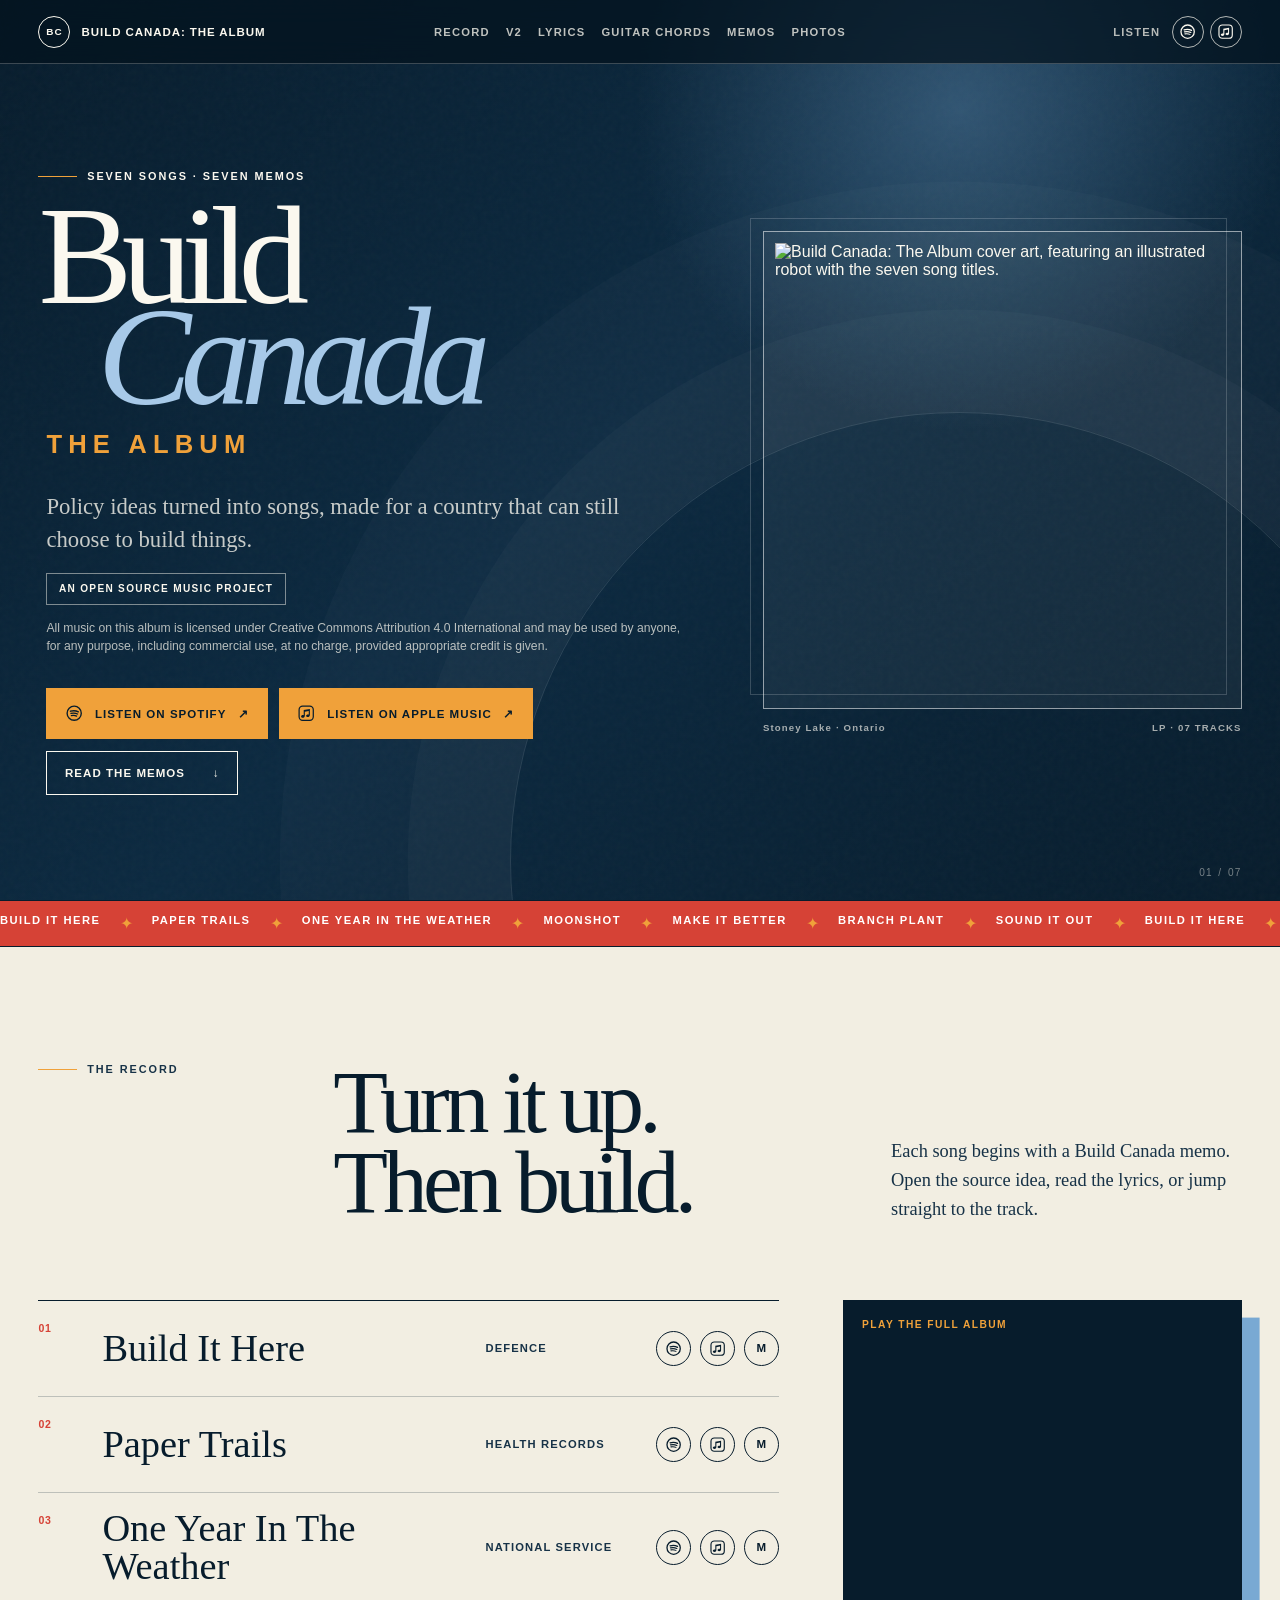
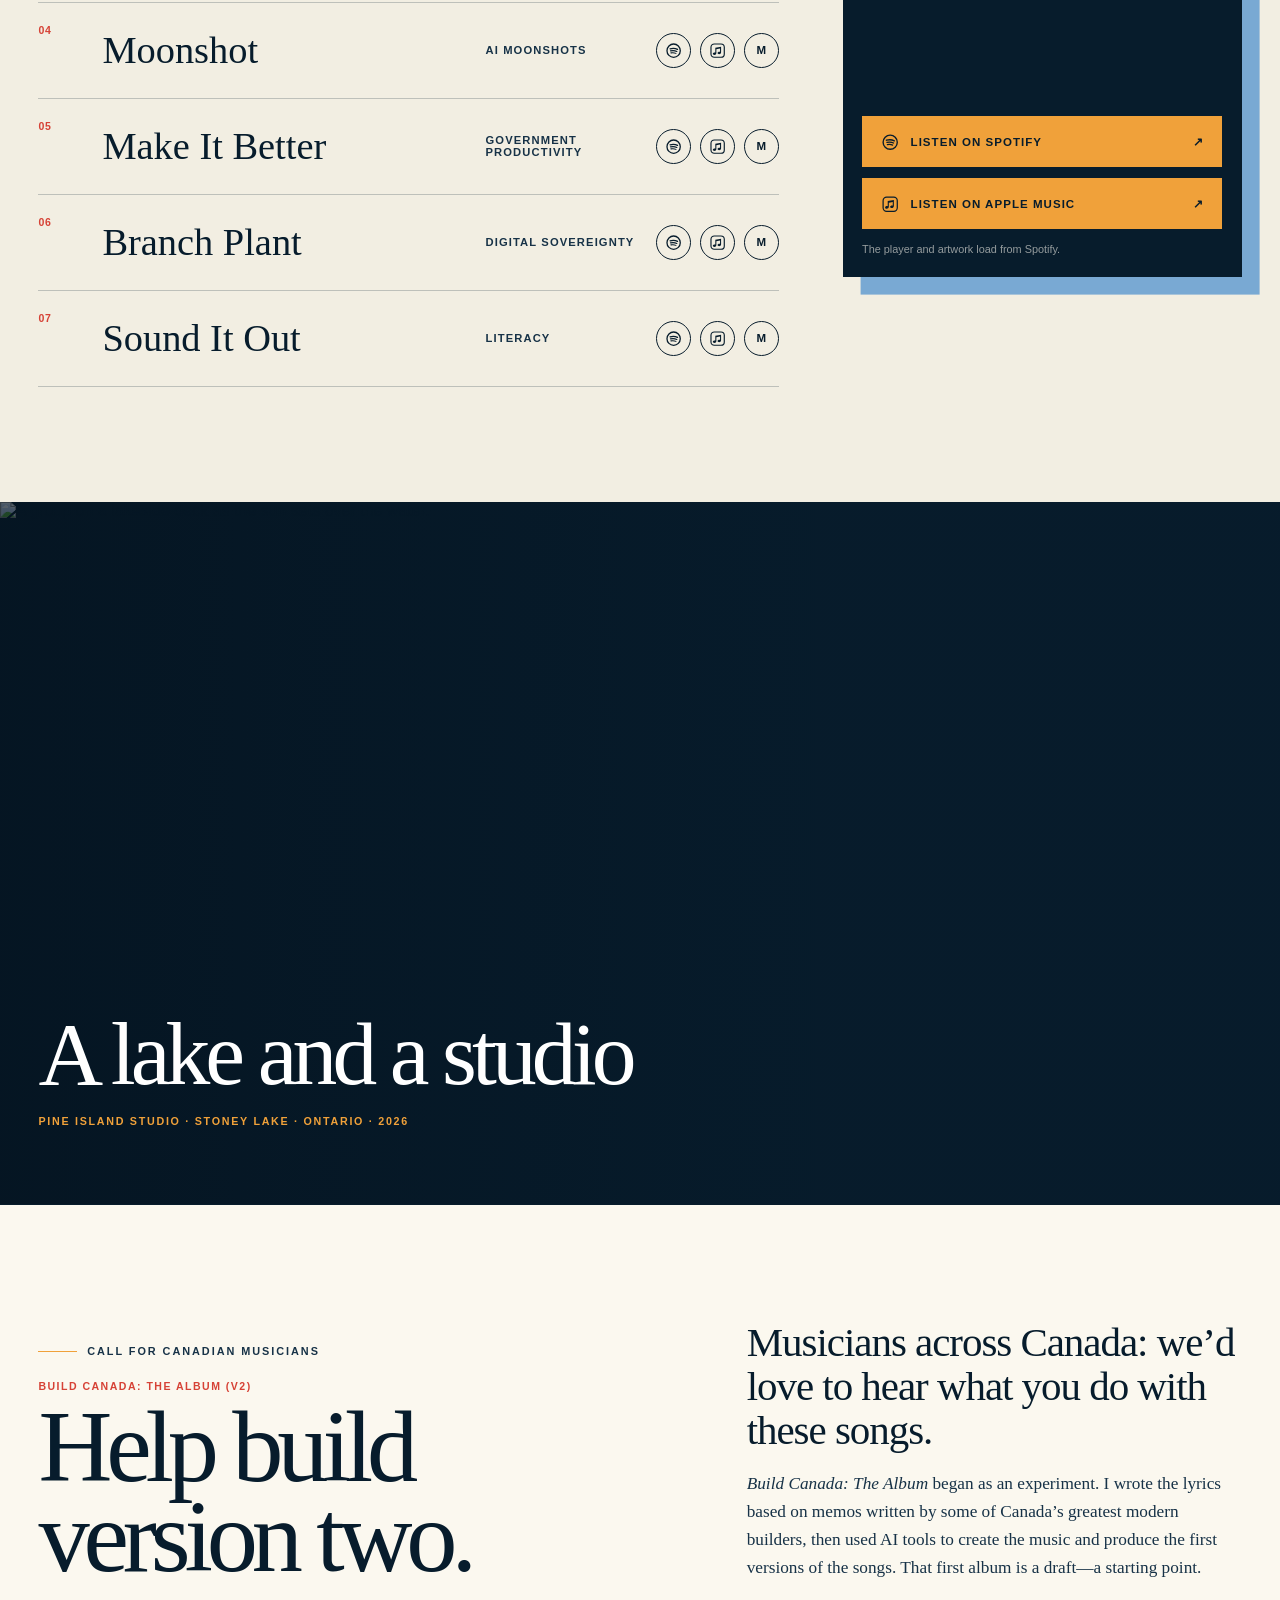
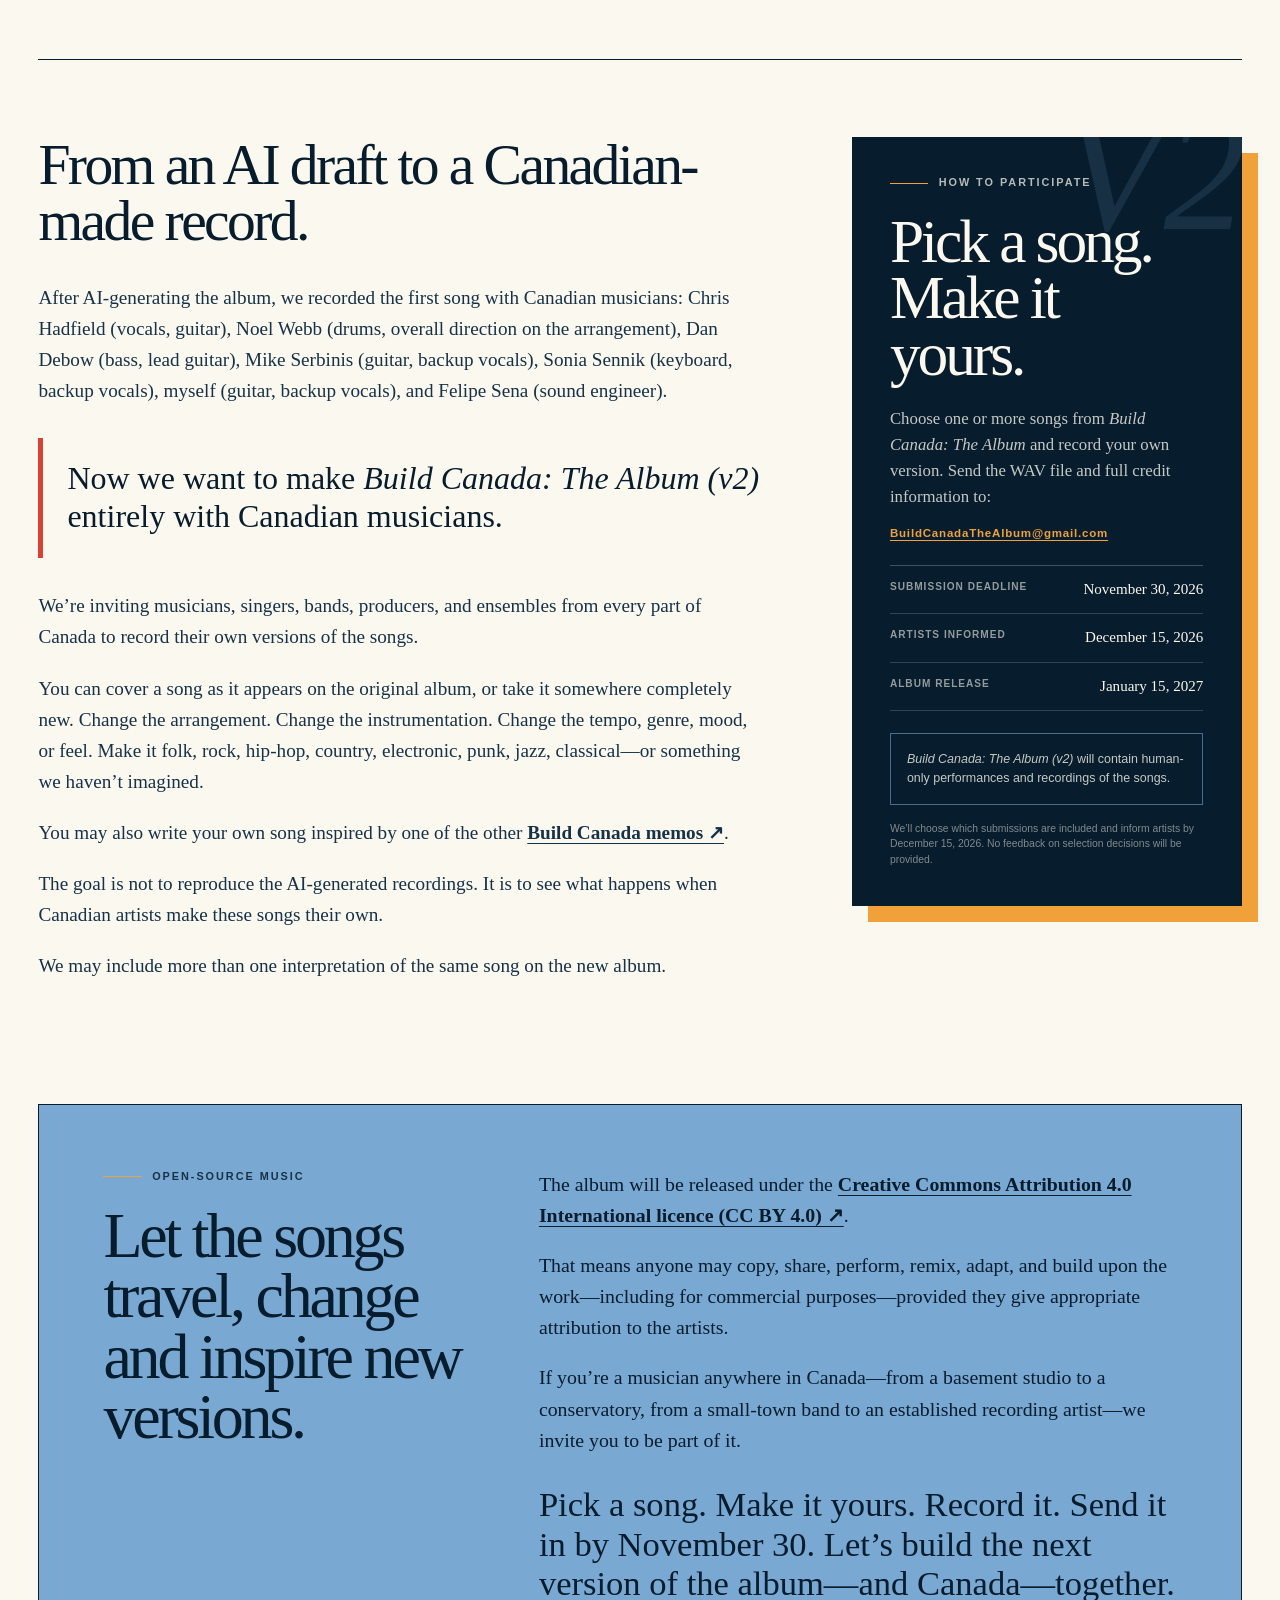
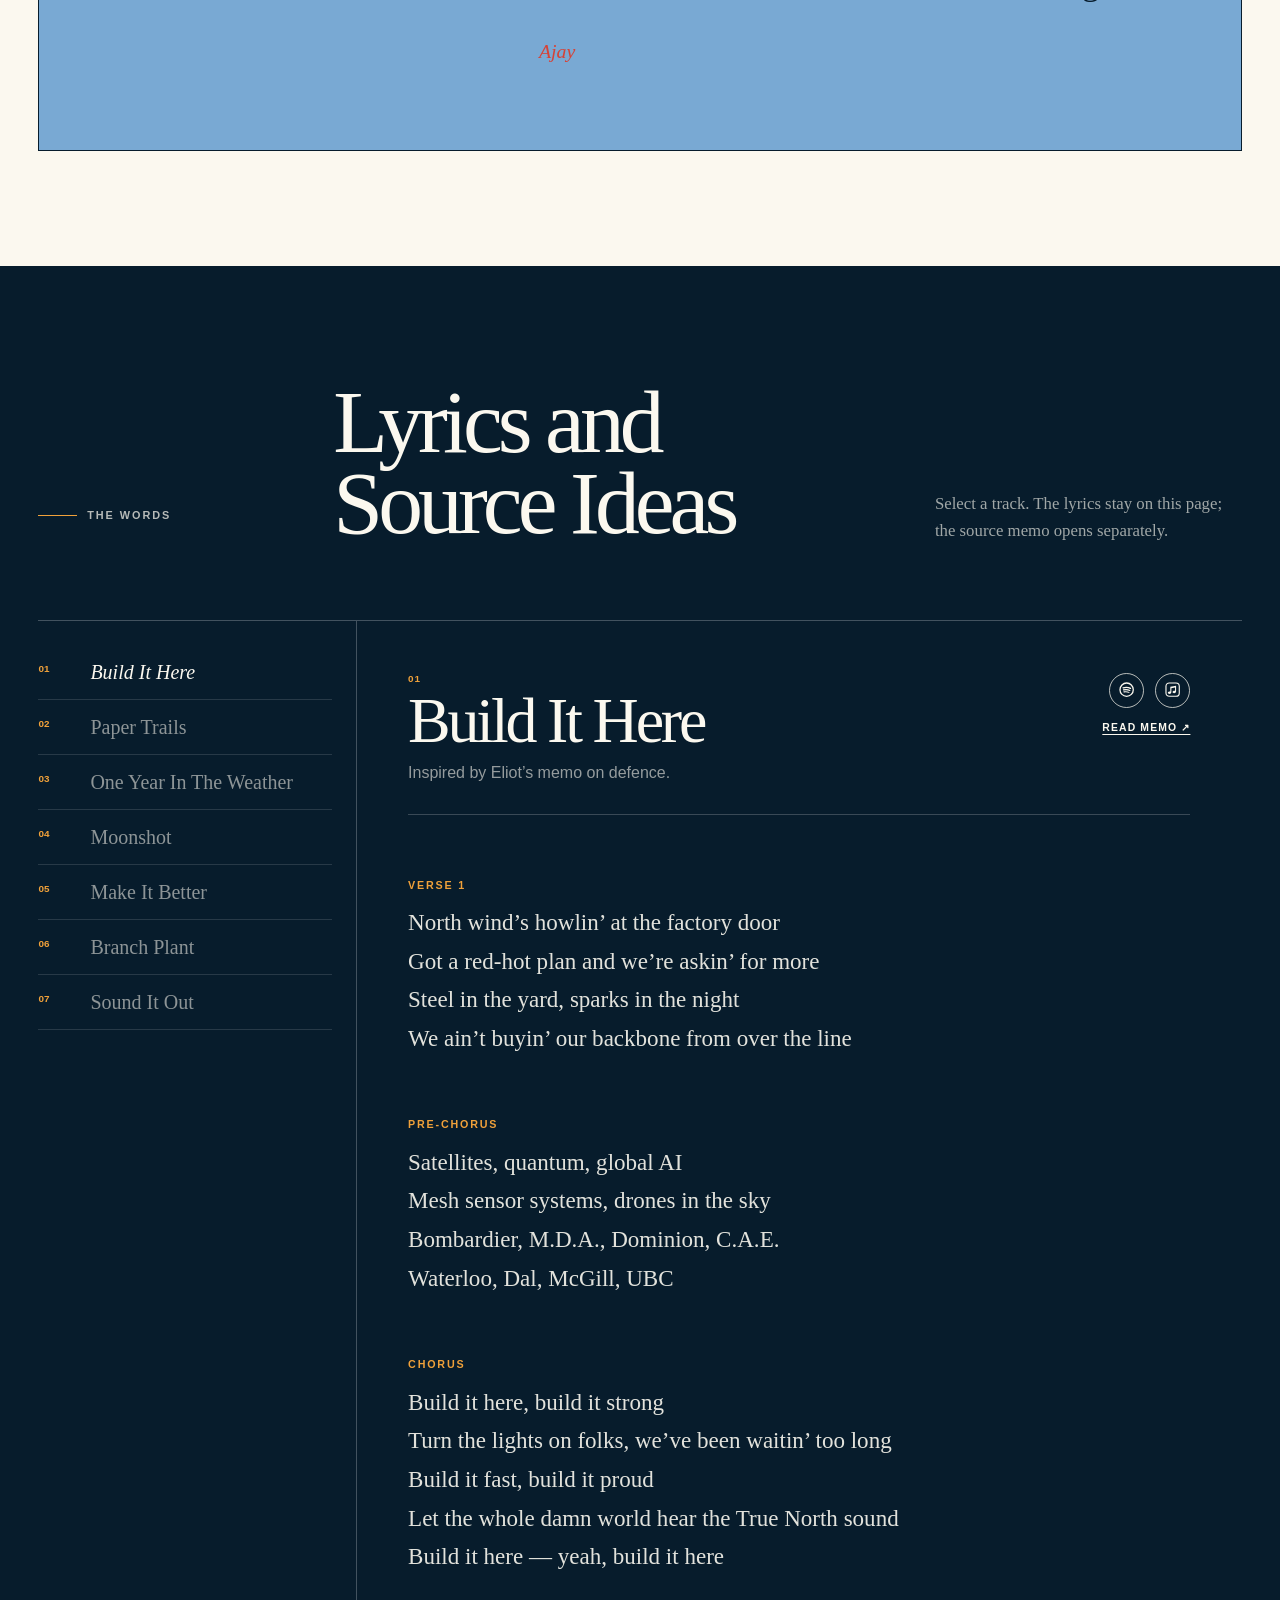
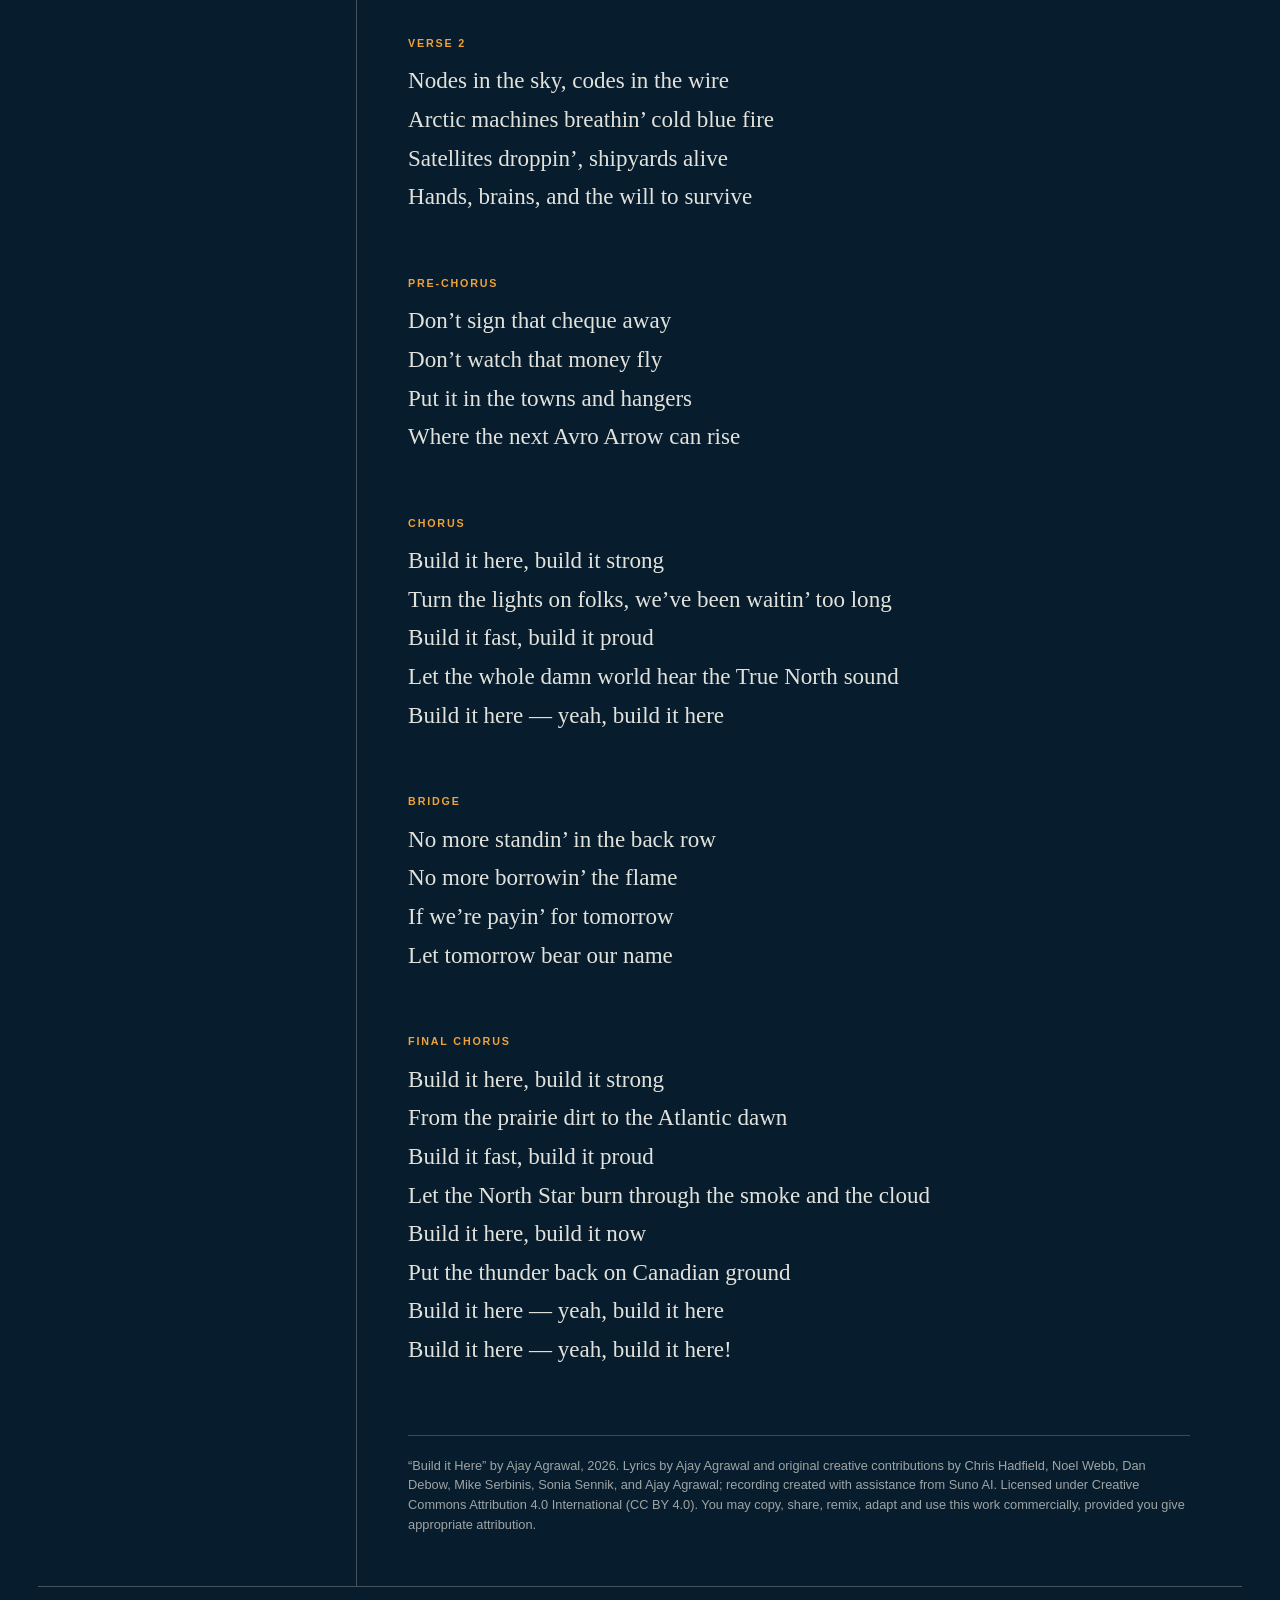
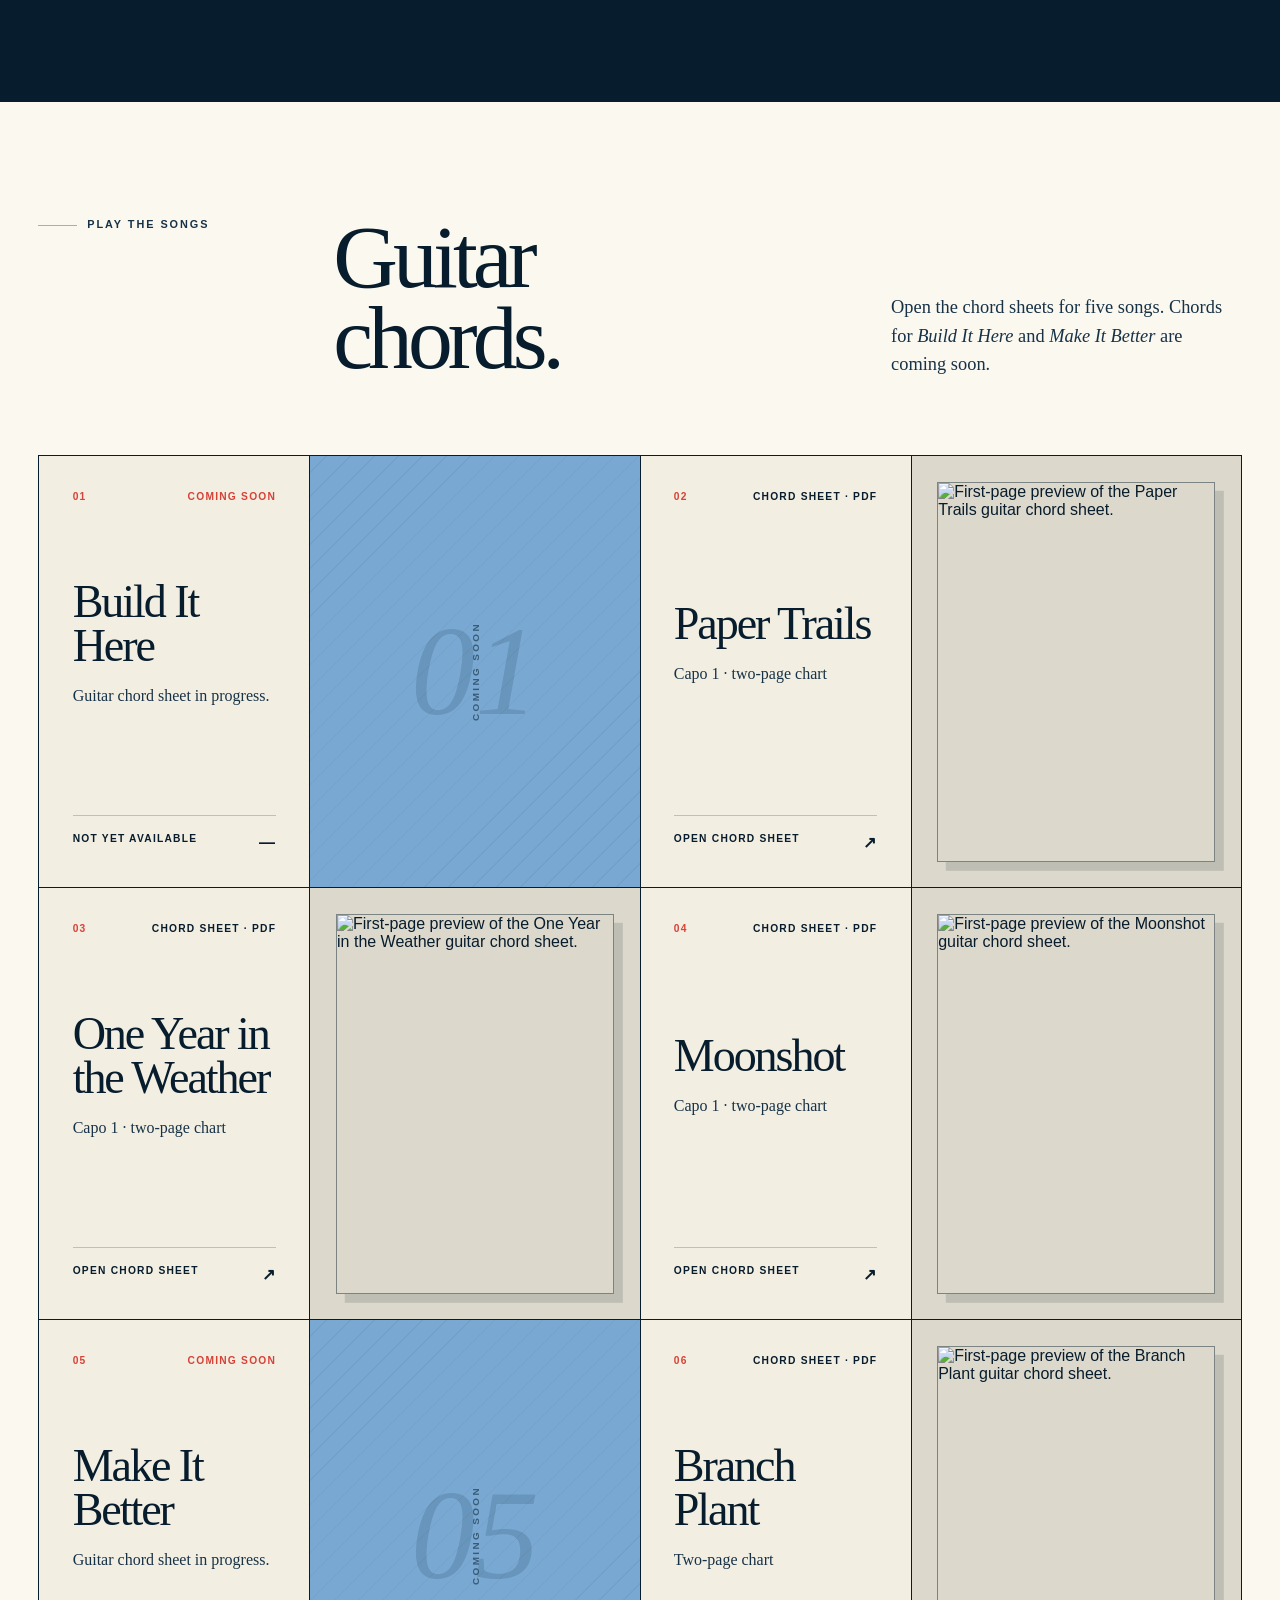
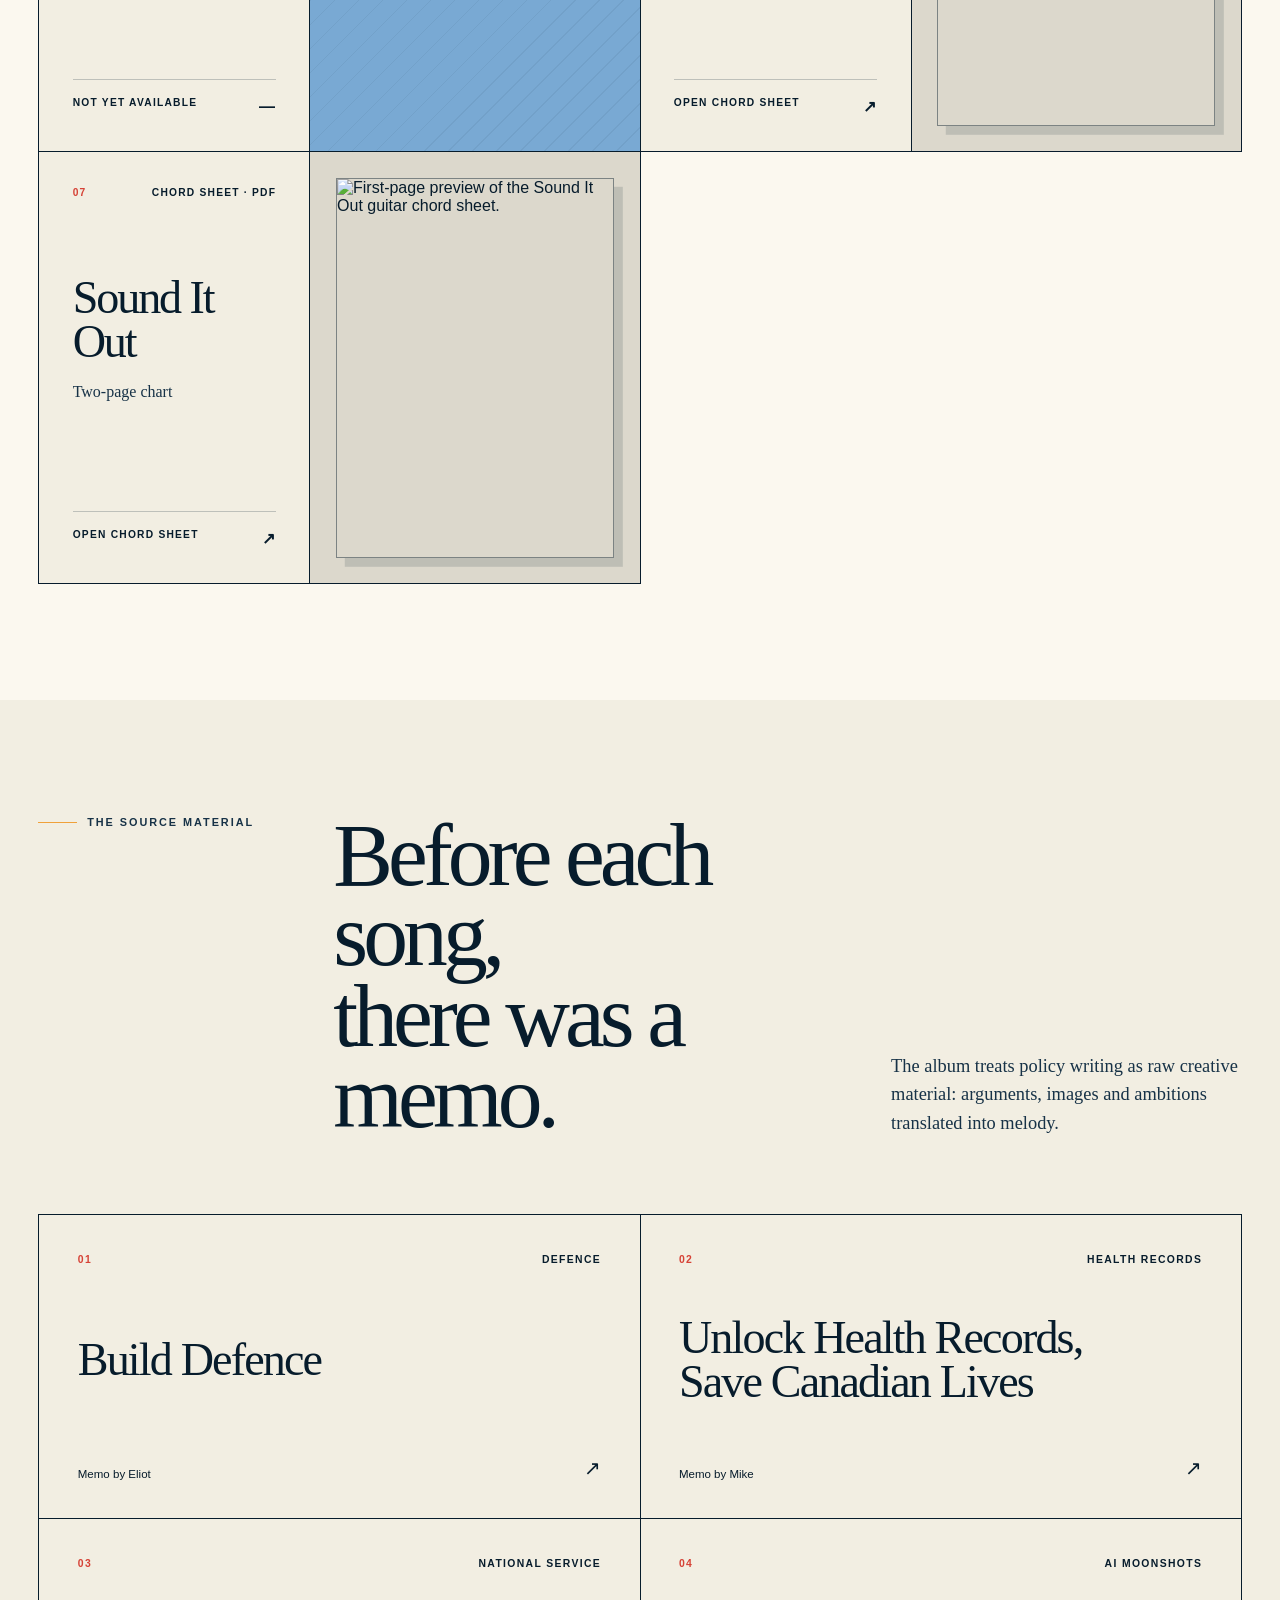
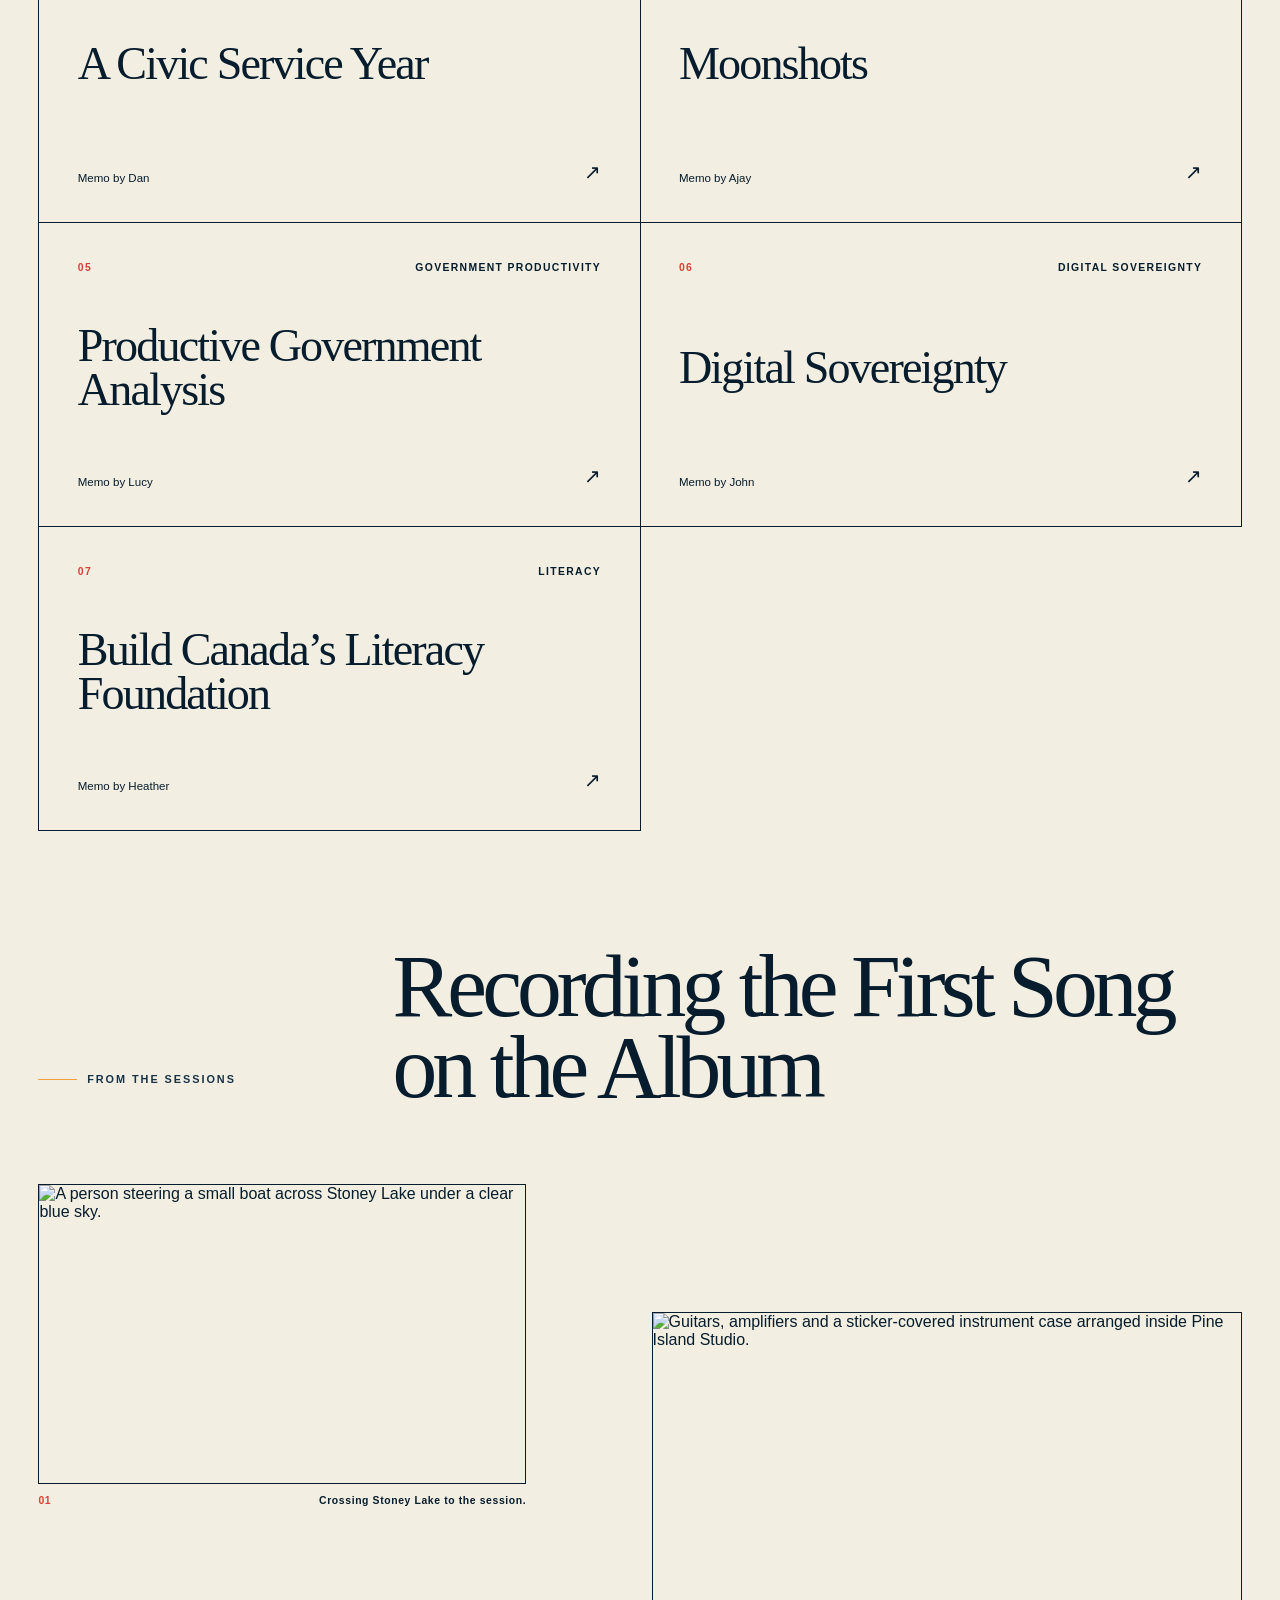
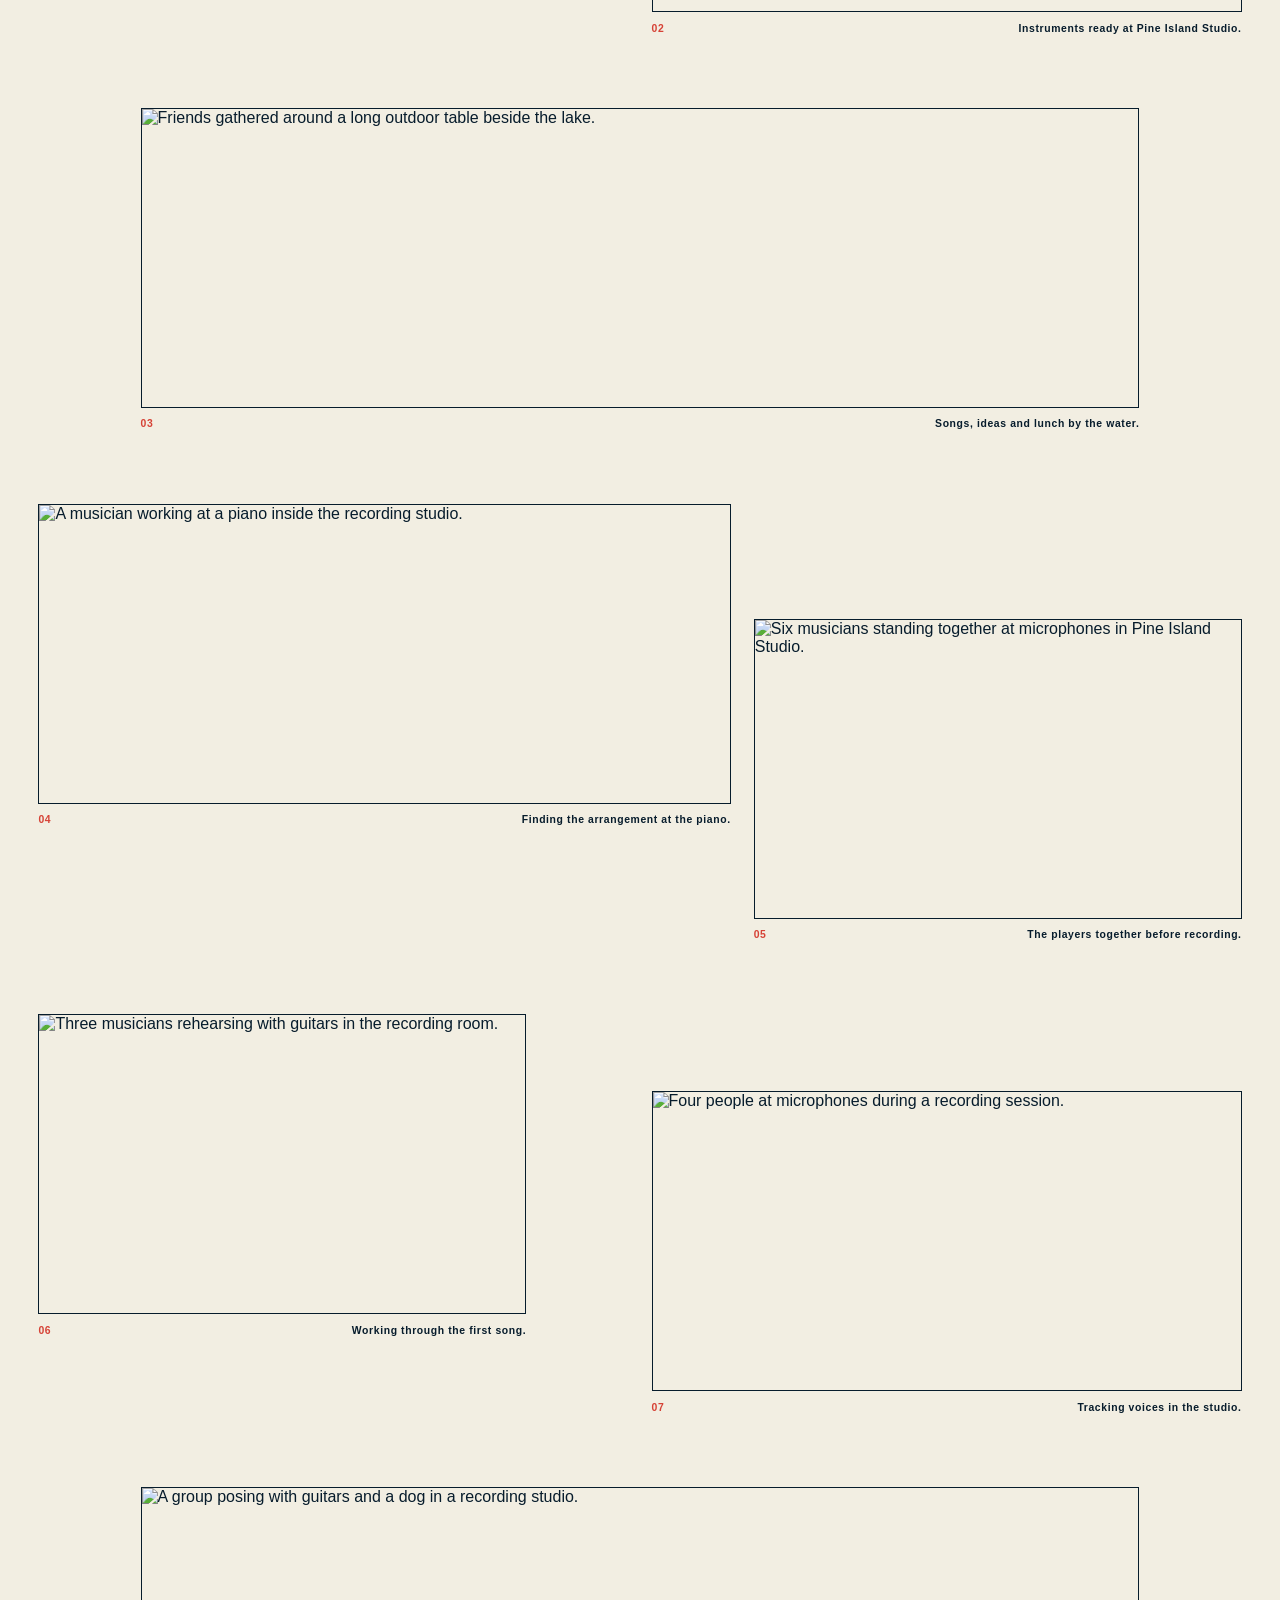
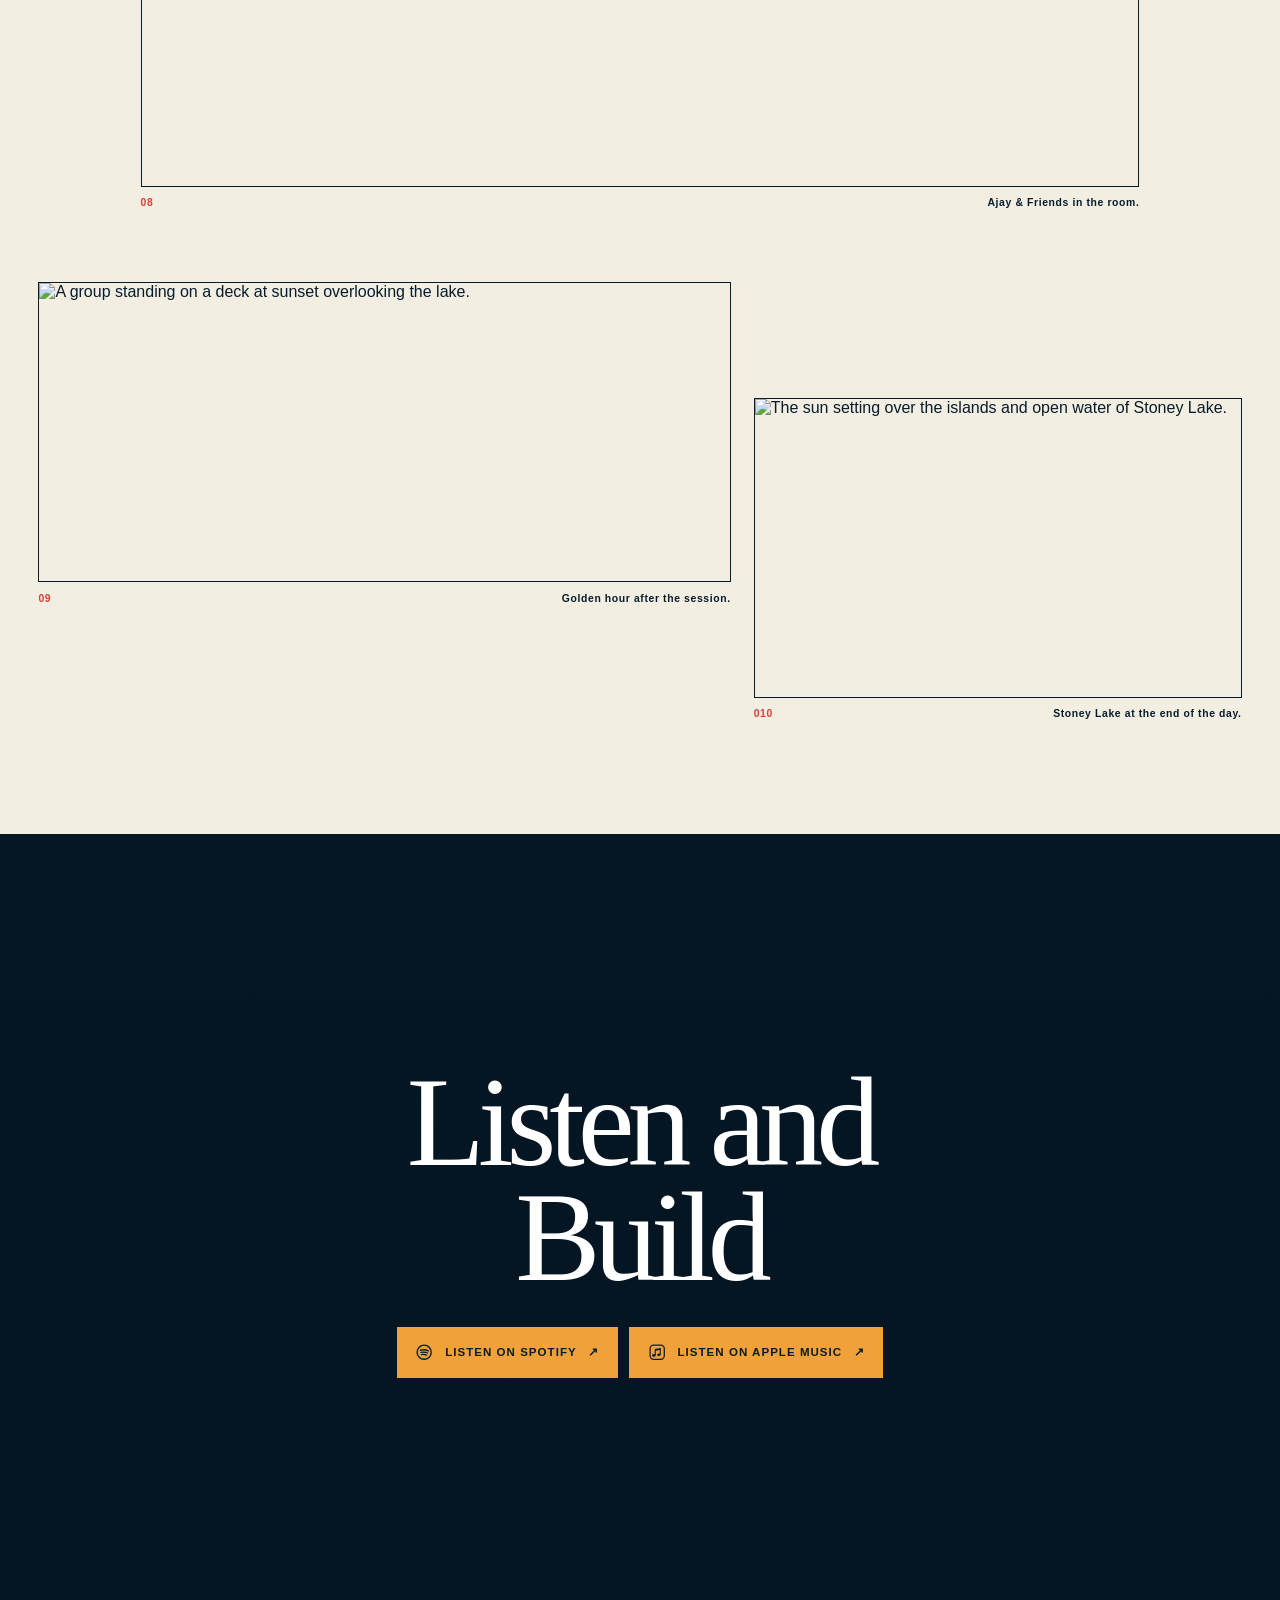
==== index.html @ 326aa280 "album cover change" ====
<!doctype html>
<html lang="en">
<head>
  <meta charset="utf-8" />
  <meta name="viewport" content="width=device-width, initial-scale=1" />
  <meta name="description" content="Build Canada: The Album by Ajay & Friends — an open-source music project with seven songs inspired by seven Build Canada memos." />
  <meta name="theme-color" content="#071c2c" />
  <meta property="og:title" content="Build Canada: The Album — Ajay & Friends" />
  <meta property="og:description" content="An open-source music project. Seven songs. Seven memos. One country worth building." />
  <meta property="og:type" content="music.album" />
  <meta property="og:image" content="assets/social-preview.jpg" />
  <title>Build Canada: The Album — Ajay & Friends</title>
  <link rel="icon" href="assets/favicon.svg" type="image/svg+xml" />
  <link rel="stylesheet" href="styles.css" />
  <script src="data.js" defer></script>
  <script src="script.js" defer></script>
</head>
<body>
  <a class="skip-link" href="#main">Skip to content</a>

  <header class="site-header" aria-label="Primary navigation">
    <a class="wordmark" href="#top" aria-label="Build Canada: The Album home">
      <span class="wordmark-mark">BC</span>
      <span>Build Canada: The Album</span>
    </a>
    <nav>
      <a href="#record">Record</a>
      <a href="#v2">V2</a>
      <a href="#lyrics">Lyrics</a>
      <a href="#chords">Guitar Chords</a>
      <a href="#memos">Memos</a>
      <a href="#photos">Photos</a>
    </nav>
    <div class="header-streaming" aria-label="Listen to the album">
      <span class="header-listen-label">Listen</span>
      <div class="header-platforms" id="header-platform-links"></div>
    </div>
  </header>

  <main id="main">
    <section class="hero" id="top">
      <div class="hero-noise" aria-hidden="true"></div>
      <div class="hero-copy reveal">
        <p class="eyebrow">Seven songs · Seven memos</p>
        <h1><span>Build</span><span>Canada</span></h1>
        <p class="hero-kicker">The Album</p>
        <p class="hero-deck">Policy ideas turned into songs, made for a country that can still choose to build things.</p>
        <p class="hero-open-source">An Open Source Music Project</p>
        <p class="hero-open-source-note">All music on this album is licensed under Creative Commons Attribution 4.0 International and may be used by anyone, for any purpose, including commercial use, at no charge, provided appropriate credit is given.</p>
        <div class="hero-actions">
          <div class="platform-links platform-links-hero" id="hero-platform-links" aria-label="Listen to the album"></div>
          <a class="button button-ghost" href="#memos">Read the memos <span aria-hidden="true">↓</span></a>
        </div>
      </div>

      <figure class="hero-art reveal" data-delay="1">
        <div class="cover-frame">
          <img src="assets/album-cover.jpg" alt="Build Canada: The Album cover art, featuring an illustrated robot with the seven song titles." />
        </div>
        <figcaption>
          <span>Stoney Lake · Ontario</span>
          <span>LP · 07 TRACKS</span>
        </figcaption>
      </figure>

      <div class="hero-index" aria-hidden="true">
        <span>01</span><span>/</span><span>07</span>
      </div>
    </section>

    <div class="marquee" aria-hidden="true">
      <div class="marquee-track">
        <span>BUILD IT HERE</span><i>✦</i><span>PAPER TRAILS</span><i>✦</i><span>ONE YEAR IN THE WEATHER</span><i>✦</i><span>MOONSHOT</span><i>✦</i><span>MAKE IT BETTER</span><i>✦</i><span>BRANCH PLANT</span><i>✦</i><span>SOUND IT OUT</span><i>✦</i>
        <span>BUILD IT HERE</span><i>✦</i><span>PAPER TRAILS</span><i>✦</i><span>ONE YEAR IN THE WEATHER</span><i>✦</i><span>MOONSHOT</span><i>✦</i><span>MAKE IT BETTER</span><i>✦</i><span>BRANCH PLANT</span><i>✦</i><span>SOUND IT OUT</span><i>✦</i>
      </div>
    </div>

    <section class="record section" id="record">
      <div class="section-heading reveal">
        <p class="eyebrow dark">The record</p>
        <h2>Turn it up.<br />Then build.</h2>
        <p>Each song begins with a Build Canada memo. Open the source idea, read the lyrics, or jump straight to the track.</p>
      </div>

      <div class="record-layout">
        <div class="tracklist" id="tracklist" aria-label="Album tracklist"></div>
        <aside class="album-player reveal" data-delay="1">
          <p class="player-label">Play the full album</p>
          <iframe
            id="spotify-embed"
            title="Build Canada: The Album on Spotify"
            src=""
            width="100%"
            height="352"
            frameborder="0"
            allowfullscreen=""
            allow="autoplay; clipboard-write; encrypted-media; fullscreen; picture-in-picture"
            loading="lazy"></iframe>
          <div class="platform-links platform-links-player" id="player-platform-links" aria-label="Listen to the full album"></div>
          <p class="player-note">The player and artwork load from Spotify.</p>
        </aside>
      </div>
    </section>

    <section class="photo-break" aria-label="Recording retreat photograph">
      <img src="assets/sunset-session.jpg" alt="A group on a lakeside deck as the sun sets over the water." loading="lazy" />
      <div class="photo-break-copy reveal">
        <p>A lake and a studio</p>
        <span>Pine Island Studio · Stoney Lake · Ontario · 2026</span>
      </div>
    </section>

    <section class="v2-callout" id="v2">
      <div class="v2-inner section">
        <div class="v2-heading reveal">
          <div>
            <p class="eyebrow dark">Call for Canadian musicians</p>
            <p class="v2-label">Build Canada: The Album (v2)</p>
            <h2>Help build<br />version two.</h2>
          </div>
          <div class="v2-heading-copy">
            <p class="v2-intro">Musicians across Canada: we’d love to hear what you do with these songs.</p>
            <p><em>Build Canada: The Album</em> began as an experiment. I wrote the lyrics based on memos written by some of Canada’s greatest modern builders, then used AI tools to create the music and produce the first versions of the songs. That first album is a draft—a starting point.</p>
          </div>
        </div>

        <div class="v2-body">
          <div class="v2-story reveal">
            <h3>From an AI draft to a Canadian-made record.</h3>
            <p>After AI-generating the album, we recorded the first song with Canadian musicians: Chris Hadfield (vocals, guitar), Noel Webb (drums, overall direction on the arrangement), Dan Debow (bass, lead guitar), Mike Serbinis (guitar, backup vocals), Sonia Sennik (keyboard, backup vocals), myself (guitar, backup vocals), and Felipe Sena (sound engineer).</p>
            <p class="v2-emphasis">Now we want to make <em>Build Canada: The Album (v2)</em> entirely with Canadian musicians.</p>
            <p>We’re inviting musicians, singers, bands, producers, and ensembles from every part of Canada to record their own versions of the songs.</p>
            <p>You can cover a song as it appears on the original album, or take it somewhere completely new. Change the arrangement. Change the instrumentation. Change the tempo, genre, mood, or feel. Make it folk, rock, hip-hop, country, electronic, punk, jazz, classical—or something we haven’t imagined.</p>
            <p>You may also write your own song inspired by one of the other <a href="https://www.buildcanada.com/memos" target="_blank" rel="noreferrer">Build Canada memos ↗</a>.</p>
            <p>The goal is not to reproduce the AI-generated recordings. It is to see what happens when Canadian artists make these songs their own.</p>
            <p>We may include more than one interpretation of the same song on the new album.</p>
          </div>

          <aside class="v2-participate reveal" data-delay="1">
            <p class="v2-number" aria-hidden="true">V2</p>
            <p class="eyebrow light">How to participate</p>
            <h3>Pick a song.<br />Make it yours.</h3>
            <p>Choose one or more songs from <em>Build Canada: The Album</em> and record your own version. Send the WAV file and full credit information to:</p>
            <a class="v2-email" href="mailto:BuildCanadaTheAlbum@gmail.com?subject=Build%20Canada%3A%20The%20Album%20(v2)%20submission">BuildCanadaTheAlbum@gmail.com</a>

            <dl class="v2-dates">
              <div>
                <dt>Submission deadline</dt>
                <dd>November 30, 2026</dd>
              </div>
              <div>
                <dt>Artists informed</dt>
                <dd>December 15, 2026</dd>
              </div>
              <div>
                <dt>Album release</dt>
                <dd>January 15, 2027</dd>
              </div>
            </dl>

            <p class="v2-human-only"><em>Build Canada: The Album (v2)</em> will contain human-only performances and recordings of the songs.</p>
            <p class="v2-fine-print">We’ll choose which submissions are included and inform artists by December 15, 2026. No feedback on selection decisions will be provided.</p>
          </aside>
        </div>

        <div class="v2-open-source reveal">
          <div class="v2-open-source-title">
            <p class="eyebrow dark">Open-source music</p>
            <h3>Let the songs travel, change and inspire new versions.</h3>
          </div>
          <div class="v2-open-source-copy">
            <p>The album will be released under the <a href="https://creativecommons.org/licenses/by/4.0/" target="_blank" rel="noreferrer">Creative Commons Attribution 4.0 International licence (CC BY 4.0) ↗</a>.</p>
            <p>That means anyone may copy, share, perform, remix, adapt, and build upon the work—including for commercial purposes—provided they give appropriate attribution to the artists.</p>
            <p>If you’re a musician anywhere in Canada—from a basement studio to a conservatory, from a small-town band to an established recording artist—we invite you to be part of it.</p>
            <p class="v2-final-line">Pick a song. Make it yours. Record it. Send it in by November 30. Let’s build the next version of the album—and Canada—together.</p>
            <p class="v2-signoff">Ajay</p>
          </div>
        </div>
      </div>
    </section>

    <section class="lyrics section" id="lyrics">
      <div class="lyrics-intro reveal">
        <p class="eyebrow light">The words</p>
        <h2>Lyrics and<br />Source Ideas</h2>
        <p>Select a track. The lyrics stay on this page; the source memo opens separately.</p>
      </div>

      <div class="lyrics-shell reveal" data-delay="1">
        <div class="lyrics-nav" id="lyrics-nav" role="tablist" aria-label="Choose a song"></div>
        <article class="lyrics-panel" aria-live="polite">
          <div class="lyrics-meta">
            <div>
              <span id="lyrics-number">01</span>
              <h3 id="lyrics-title">Build It Here</h3>
              <p id="lyrics-topic">Inspired by a memo on defence.</p>
            </div>
            <div class="lyrics-links">
              <div class="platform-links platform-links-lyrics" id="lyrics-platform-links" aria-label="Listen to the album"></div>
              <a id="lyrics-memo" href="#" target="_blank" rel="noreferrer">Read memo ↗</a>
            </div>
          </div>
          <div class="lyrics-text" id="lyrics-text"></div>
          <p class="lyrics-license" id="lyrics-license"></p>
        </article>
      </div>
    </section>


    <section class="chords section" id="chords">
      <div class="section-heading reveal">
        <p class="eyebrow dark">Play the songs</p>
        <h2>Guitar<br />chords.</h2>
        <p>Open the chord sheets for five songs. Chords for <em>Build It Here</em> and <em>Make It Better</em> are coming soon.</p>
      </div>

      <div class="chord-grid" aria-label="Guitar chord sheets">
        <article class="chord-card chord-card-coming reveal">
          <div class="chord-card-copy">
            <div class="chord-card-top"><span>01</span><span>Coming soon</span></div>
            <h3>Build It Here</h3>
            <p>Guitar chord sheet in progress.</p>
            <div class="chord-card-bottom"><span>Not yet available</span><span aria-hidden="true">—</span></div>
          </div>
          <div class="chord-sheet-placeholder" aria-hidden="true"><span>01</span></div>
        </article>

        <a class="chord-card reveal" href="assets/chords/paper-trails.pdf" target="_blank" rel="noreferrer" aria-label="Open the Paper Trails guitar chord sheet PDF">
          <div class="chord-card-copy">
            <div class="chord-card-top"><span>02</span><span>Chord sheet · PDF</span></div>
            <h3>Paper Trails</h3>
            <p>Capo 1 · two-page chart</p>
            <div class="chord-card-bottom"><span>Open chord sheet</span><span aria-hidden="true">↗</span></div>
          </div>
          <div class="chord-sheet-preview">
            <img src="assets/chords/paper-trails-page-1.webp" alt="First-page preview of the Paper Trails guitar chord sheet." loading="lazy" />
          </div>
        </a>

        <a class="chord-card reveal" href="assets/chords/one-year-in-the-weather.pdf" target="_blank" rel="noreferrer" aria-label="Open the One Year in the Weather guitar chord sheet PDF">
          <div class="chord-card-copy">
            <div class="chord-card-top"><span>03</span><span>Chord sheet · PDF</span></div>
            <h3>One Year in the Weather</h3>
            <p>Capo 1 · two-page chart</p>
            <div class="chord-card-bottom"><span>Open chord sheet</span><span aria-hidden="true">↗</span></div>
          </div>
          <div class="chord-sheet-preview">
            <img src="assets/chords/one-year-in-the-weather-page-1.webp" alt="First-page preview of the One Year in the Weather guitar chord sheet." loading="lazy" />
          </div>
        </a>

        <a class="chord-card reveal" href="assets/chords/moonshot.pdf" target="_blank" rel="noreferrer" aria-label="Open the Moonshot guitar chord sheet PDF">
          <div class="chord-card-copy">
            <div class="chord-card-top"><span>04</span><span>Chord sheet · PDF</span></div>
            <h3>Moonshot</h3>
            <p>Capo 1 · two-page chart</p>
            <div class="chord-card-bottom"><span>Open chord sheet</span><span aria-hidden="true">↗</span></div>
          </div>
          <div class="chord-sheet-preview">
            <img src="assets/chords/moonshot-page-1.webp" alt="First-page preview of the Moonshot guitar chord sheet." loading="lazy" />
          </div>
        </a>

        <article class="chord-card chord-card-coming reveal">
          <div class="chord-card-copy">
            <div class="chord-card-top"><span>05</span><span>Coming soon</span></div>
            <h3>Make It Better</h3>
            <p>Guitar chord sheet in progress.</p>
            <div class="chord-card-bottom"><span>Not yet available</span><span aria-hidden="true">—</span></div>
          </div>
          <div class="chord-sheet-placeholder" aria-hidden="true"><span>05</span></div>
        </article>

        <a class="chord-card reveal" href="assets/chords/branch-plant.pdf" target="_blank" rel="noreferrer" aria-label="Open the Branch Plant guitar chord sheet PDF">
          <div class="chord-card-copy">
            <div class="chord-card-top"><span>06</span><span>Chord sheet · PDF</span></div>
            <h3>Branch Plant</h3>
            <p>Two-page chart</p>
            <div class="chord-card-bottom"><span>Open chord sheet</span><span aria-hidden="true">↗</span></div>
          </div>
          <div class="chord-sheet-preview">
            <img src="assets/chords/branch-plant-page-1.webp" alt="First-page preview of the Branch Plant guitar chord sheet." loading="lazy" />
          </div>
        </a>

        <a class="chord-card reveal" href="assets/chords/sound-it-out.pdf" target="_blank" rel="noreferrer" aria-label="Open the Sound It Out guitar chord sheet PDF">
          <div class="chord-card-copy">
            <div class="chord-card-top"><span>07</span><span>Chord sheet · PDF</span></div>
            <h3>Sound It Out</h3>
            <p>Two-page chart</p>
            <div class="chord-card-bottom"><span>Open chord sheet</span><span aria-hidden="true">↗</span></div>
          </div>
          <div class="chord-sheet-preview">
            <img src="assets/chords/sound-it-out-page-1.webp" alt="First-page preview of the Sound It Out guitar chord sheet." loading="lazy" />
          </div>
        </a>
      </div>
    </section>

    <section class="memos section" id="memos">
      <div class="section-heading reveal">
        <p class="eyebrow dark">The source material</p>
        <h2>Before each song,<br />there was a memo.</h2>
        <p>The album treats policy writing as raw creative material: arguments, images and ambitions translated into melody.</p>
      </div>
      <div class="memo-grid" id="memo-grid"></div>
    </section>

    <section class="photos section" id="photos">
      <div class="photos-heading reveal">
        <p class="eyebrow dark">From the sessions</p>
        <h2>Recording the First Song<br />on the Album</h2>
      </div>
      <div class="gallery" id="gallery"></div>
    </section>

    <section class="closing">
      <div class="closing-image" aria-hidden="true"></div>
      <div class="closing-copy reveal">
        <h2>Listen and<br />Build</h2>
        <div class="platform-links" id="platform-links" aria-label="Listen to the album"></div>
      </div>
    </section>
  </main>

  <footer>
    <p>Build Canada: The Album · Ajay &amp; Friends</p>
    <p>Seven songs inspired by seven memos.</p>
    <a href="#top">Back to top ↑</a>
  </footer>
</body>
</html>
---- styles.css ----
:root {
  --ink: #071c2c;
  --ink-soft: #173247;
  --paper: #f2eee2;
  --paper-bright: #fbf8ef;
  --lake: #79a9d3;
  --sky: #a7c9e8;
  --sun: #f0a13a;
  --signal: #d64236;
  --forest: #3f5d4a;
  --line: rgba(7, 28, 44, 0.22);
  --max: 1440px;
  --gutter: clamp(1.1rem, 3vw, 3rem);
  --serif: Georgia, 'Times New Roman', serif;
  --sans: Arial, Helvetica, sans-serif;
}

* { box-sizing: border-box; }
html { scroll-behavior: smooth; }
body {
  margin: 0;
  background: var(--paper);
  color: var(--ink);
  font-family: var(--sans);
  -webkit-font-smoothing: antialiased;
  overflow-x: hidden;
}
img { display: block; width: 100%; }
a { color: inherit; }
button, a { -webkit-tap-highlight-color: transparent; }
::selection { background: var(--sun); color: var(--ink); }

.skip-link {
  position: fixed;
  left: 1rem;
  top: -5rem;
  z-index: 1000;
  background: var(--paper-bright);
  color: var(--ink);
  padding: 0.8rem 1rem;
  border: 2px solid var(--ink);
  text-decoration: none;
}
.skip-link:focus { top: 1rem; }

.site-header {
  position: fixed;
  inset: 0 0 auto 0;
  z-index: 100;
  display: grid;
  grid-template-columns: 1fr auto 1fr;
  align-items: center;
  gap: 1.25rem;
  min-height: 64px;
  padding: 0.65rem var(--gutter);
  color: var(--paper-bright);
  border-bottom: 1px solid rgba(255,255,255,0.22);
  background: rgba(4, 18, 30, 0.72);
  backdrop-filter: blur(14px);
}
.wordmark {
  display: inline-flex;
  align-items: center;
  gap: 0.7rem;
  width: fit-content;
  text-decoration: none;
  font-size: 0.72rem;
  font-weight: 700;
  letter-spacing: 0.08em;
  text-transform: uppercase;
}
.wordmark-mark {
  display: grid;
  place-items: center;
  width: 2rem;
  height: 2rem;
  border: 1px solid currentColor;
  border-radius: 50%;
  font-size: 0.62rem;
}
.site-header nav { display: flex; gap: 1rem; }
.site-header nav a,
.header-listen-label {
  font-size: 0.7rem;
  font-weight: 700;
  letter-spacing: 0.11em;
  text-transform: uppercase;
  text-decoration: none;
}
.site-header nav a { opacity: 0.76; white-space: nowrap; }
.site-header nav a:hover,
.site-header nav a:focus-visible { opacity: 1; }
.header-streaming {
  justify-self: end;
  display: flex;
  align-items: center;
  gap: 0.7rem;
}
.header-listen-label { color: rgba(251,248,239,0.72); }
.header-platforms { display: flex; gap: 0.38rem; }
.header-platforms .icon-link {
  width: 2rem;
  height: 2rem;
  border-color: rgba(251,248,239,0.7);
}
.header-platforms .icon-link:hover,
.header-platforms .icon-link:focus-visible { background: var(--paper-bright); color: var(--ink); }

.hero {
  position: relative;
  isolation: isolate;
  min-height: 100svh;
  display: grid;
  grid-template-columns: minmax(0, 1.15fr) minmax(300px, 0.85fr);
  align-items: center;
  gap: clamp(2rem, 6vw, 7rem);
  padding: clamp(7rem, 12vw, 10rem) var(--gutter) clamp(4rem, 7vw, 6rem);
  color: var(--paper-bright);
  background:
    radial-gradient(circle at 75% 12%, rgba(121,169,211,0.34), transparent 26%),
    linear-gradient(135deg, #071c2c 0%, #0b2940 48%, #071c2c 100%);
  overflow: hidden;
}
.hero::after {
  content: '';
  position: absolute;
  inset: auto -10vw -32vw auto;
  z-index: -1;
  width: 70vw;
  height: 70vw;
  border: 1px solid rgba(255,255,255,0.12);
  border-radius: 50%;
  box-shadow: 0 0 0 8vw rgba(255,255,255,0.025), 0 0 0 18vw rgba(255,255,255,0.02);
}
.hero-noise {
  position: absolute;
  inset: 0;
  z-index: -1;
  opacity: 0.25;
  background-image: url("data:image/svg+xml,%3Csvg viewBox='0 0 180 180' xmlns='http://www.w3.org/2000/svg'%3E%3Cfilter id='n'%3E%3CfeTurbulence type='fractalNoise' baseFrequency='.9' numOctaves='3' stitchTiles='stitch'/%3E%3C/filter%3E%3Crect width='100%25' height='100%25' filter='url(%23n)' opacity='.12'/%3E%3C/svg%3E");
  pointer-events: none;
}
.hero-copy { max-width: 850px; }
.eyebrow {
  margin: 0 0 1.3rem;
  font-size: 0.68rem;
  font-weight: 800;
  letter-spacing: 0.18em;
  line-height: 1.4;
  text-transform: uppercase;
}
.eyebrow::before {
  content: '';
  display: inline-block;
  width: 2.4rem;
  height: 1px;
  margin-right: 0.65rem;
  vertical-align: middle;
  background: var(--sun);
}
.eyebrow.dark { color: var(--ink-soft); }
.eyebrow.light { color: rgba(251,248,239,0.72); }
.hero h1 {
  margin: 0;
  font-family: var(--serif);
  font-size: clamp(5rem, 11vw, 10.8rem);
  font-weight: 400;
  line-height: 0.72;
  letter-spacing: -0.075em;
}
.hero h1 span { display: block; }
.hero h1 span:last-child { margin-left: 0.42em; font-style: italic; color: var(--sky); }
.hero-kicker {
  margin: 1.4rem 0 0 0.5rem;
  font-size: clamp(1.1rem, 2vw, 1.65rem);
  font-weight: 800;
  letter-spacing: 0.24em;
  text-transform: uppercase;
  color: var(--sun);
}
.hero-deck {
  max-width: 36rem;
  margin: 2rem 0 0 0.5rem;
  font-family: var(--serif);
  font-size: clamp(1.05rem, 1.8vw, 1.42rem);
  line-height: 1.45;
  color: rgba(251,248,239,0.78);
}
.hero-open-source {
  width: fit-content;
  margin: 1.05rem 0 0 0.5rem;
  padding: 0.5rem 0.72rem;
  border: 1px solid rgba(251,248,239,0.48);
  font-size: 0.63rem;
  font-weight: 800;
  letter-spacing: 0.13em;
  line-height: 1.35;
  text-transform: uppercase;
  color: var(--paper-bright);
}
.hero-open-source-note {
  max-width: 42rem;
  margin: 0.85rem 0 0 0.5rem;
  font-size: 0.76rem;
  line-height: 1.55;
  color: rgba(251,248,239,0.72);
}
.hero-actions { display: flex; flex-wrap: wrap; gap: 0.75rem; margin: 2rem 0 0 0.5rem; }
.button {
  display: inline-flex;
  justify-content: space-between;
  align-items: center;
  gap: 1.4rem;
  min-width: 12rem;
  padding: 0.95rem 1.1rem;
  border: 1px solid currentColor;
  text-decoration: none;
  font-size: 0.72rem;
  font-weight: 800;
  letter-spacing: 0.09em;
  text-transform: uppercase;
  transition: transform 180ms ease, background 180ms ease, color 180ms ease;
}
.button:hover { transform: translateY(-2px); }
.button-primary { background: var(--sun); color: var(--ink); border-color: var(--sun); }
.button-primary:hover { background: var(--paper-bright); border-color: var(--paper-bright); }
.button-ghost { background: transparent; color: var(--paper-bright); }
.button-ghost:hover { background: var(--paper-bright); color: var(--ink); }
.platform-icon {
  display: block;
  flex: 0 0 auto;
  width: 1.15rem;
  height: 1.15rem;
}
.platform-button {
  min-width: 11.5rem;
  justify-content: flex-start;
  gap: 0.72rem;
}
.platform-button .platform-name { flex: 1; text-align: left; }
.platform-button .external-arrow { margin-left: auto; }
.platform-links { display: flex; flex-wrap: wrap; gap: 0.7rem; }
.platform-links-hero { justify-content: flex-start; }

.hero-art { width: min(100%, 580px); justify-self: end; margin: 0; }
.cover-frame { position: relative; border: 1px solid rgba(255,255,255,0.54); padding: 0.7rem; background: rgba(255,255,255,0.05); }
.cover-frame::before {
  content: '';
  position: absolute;
  inset: -0.85rem 0.85rem 0.85rem -0.85rem;
  z-index: -1;
  border: 1px solid rgba(255,255,255,0.18);
}
.cover-frame img { aspect-ratio: 1; object-fit: cover; }
.hero-art figcaption { display: flex; justify-content: space-between; margin-top: 0.8rem; font-size: 0.6rem; font-weight: 800; letter-spacing: 0.12em; color: rgba(251,248,239,0.65); }
.hero-index { position: absolute; right: var(--gutter); bottom: 1.4rem; display: flex; gap: 0.35rem; font-size: 0.63rem; letter-spacing: 0.12em; color: rgba(251,248,239,0.45); }

.marquee { overflow: hidden; background: var(--signal); color: white; border-top: 1px solid var(--ink); border-bottom: 1px solid var(--ink); }
.marquee-track { display: flex; width: max-content; gap: 1.2rem; padding: 0.8rem 0; animation: marquee 36s linear infinite; }
.marquee span { font-size: 0.7rem; font-weight: 900; letter-spacing: 0.13em; }
.marquee i { font-style: normal; color: var(--sun); }
@keyframes marquee { to { transform: translateX(-50%); } }

.section { max-width: var(--max); margin: 0 auto; padding: clamp(5rem, 9vw, 9rem) var(--gutter); }
.section-heading { display: grid; grid-template-columns: 0.6fr 1.2fr 0.8fr; gap: 2rem; align-items: end; margin-bottom: clamp(3rem, 6vw, 5.5rem); }
.section-heading .eyebrow { align-self: start; }
.section-heading h2,
.photos-heading h2,
.lyrics-intro h2,
.closing h2 {
  margin: 0;
  font-family: var(--serif);
  font-size: clamp(3.4rem, 7vw, 7.4rem);
  font-weight: 400;
  line-height: 0.9;
  letter-spacing: -0.055em;
}
.section-heading > p:last-child { max-width: 31rem; margin: 0; font-family: var(--serif); font-size: 1.15rem; line-height: 1.55; color: var(--ink-soft); }

.record-layout { display: grid; grid-template-columns: minmax(0, 1.3fr) minmax(290px, 0.7fr); gap: clamp(2rem, 5vw, 5rem); align-items: start; }
.tracklist { border-top: 1px solid var(--ink); }
.track-row {
  display: grid;
  grid-template-columns: 3rem minmax(0, 1fr) minmax(120px, 0.42fr) auto;
  gap: 1rem;
  align-items: center;
  min-height: 6rem;
  padding: 1rem 0;
  border-bottom: 1px solid var(--line);
}
.track-number { align-self: start; padding-top: 0.35rem; font-size: 0.66rem; font-weight: 800; letter-spacing: 0.08em; color: var(--signal); }
.track-title-button {
  all: unset;
  cursor: pointer;
  font-family: var(--serif);
  font-size: clamp(1.7rem, 3vw, 2.8rem);
  line-height: 1;
}
.track-title-button:hover,
.track-title-button:focus-visible { color: var(--signal); }
.track-topic { font-size: 0.7rem; font-weight: 800; letter-spacing: 0.1em; text-transform: uppercase; color: var(--ink-soft); }
.track-actions { display: flex; gap: 0.55rem; }
.icon-link {
  display: grid;
  place-items: center;
  width: 2.2rem;
  height: 2.2rem;
  border: 1px solid var(--ink);
  border-radius: 50%;
  text-decoration: none;
  font-size: 0.72rem;
  font-weight: 900;
  transition: background 160ms ease, color 160ms ease, transform 160ms ease;
}
.icon-link:hover { background: var(--ink); color: var(--paper-bright); transform: translateY(-2px); }
.platform-icon-link { color: inherit; }
.platform-icon-link .platform-icon { width: 1.08rem; height: 1.08rem; }
.album-player { position: sticky; top: 6rem; padding: 1.2rem; background: var(--ink); color: var(--paper-bright); box-shadow: 1.1rem 1.1rem 0 var(--lake); }
.player-label { margin: 0 0 0.9rem; font-size: 0.64rem; font-weight: 800; letter-spacing: 0.14em; text-transform: uppercase; color: var(--sun); }
.player-note { margin: 0.8rem 0 0; font-size: 0.68rem; line-height: 1.45; color: rgba(251,248,239,0.58); }
.platform-links-player { margin-top: 1rem; }
.platform-links-player .platform-button { width: 100%; min-width: 0; }

.photo-break { position: relative; min-height: min(78svh, 900px); overflow: hidden; background: var(--ink); }
.photo-break::after { content: ''; position: absolute; inset: 0; background: linear-gradient(90deg, rgba(4,18,30,0.68), rgba(4,18,30,0.06) 65%); }
.photo-break img { position: absolute; inset: 0; height: 100%; object-fit: cover; }
.photo-break-copy { position: absolute; z-index: 1; left: var(--gutter); bottom: clamp(2rem, 6vw, 5rem); color: white; }
.photo-break-copy p { margin: 0; font-family: var(--serif); font-size: clamp(3.2rem, 7vw, 7rem); line-height: 0.92; letter-spacing: -0.055em; }
.photo-break-copy span { display: block; margin-top: 1.2rem; font-size: 0.67rem; font-weight: 800; letter-spacing: 0.16em; text-transform: uppercase; color: var(--sun); }


.v2-callout {
  scroll-margin-top: 64px;
  background: var(--paper-bright);
  border-top: 1px solid var(--ink);
  border-bottom: 1px solid var(--ink);
}
.v2-inner { max-width: var(--max); }
.v2-heading {
  display: grid;
  grid-template-columns: minmax(0, 0.9fr) minmax(300px, 0.72fr);
  gap: clamp(2rem, 7vw, 7rem);
  align-items: end;
  padding-bottom: clamp(3rem, 6vw, 5rem);
  border-bottom: 1px solid var(--ink);
}
.v2-label {
  margin: 1.25rem 0 0;
  font-size: 0.66rem;
  font-weight: 900;
  letter-spacing: 0.14em;
  text-transform: uppercase;
  color: var(--signal);
}
.v2-heading h2 {
  margin: 0.65rem 0 0;
  font-family: var(--serif);
  font-size: clamp(4rem, 8vw, 8.8rem);
  font-weight: 400;
  line-height: 0.88;
  letter-spacing: -0.06em;
}
.v2-heading-copy { max-width: 39rem; justify-self: end; }
.v2-heading-copy p {
  margin: 1.1rem 0 0;
  font-family: var(--serif);
  font-size: 1.08rem;
  line-height: 1.62;
  color: var(--ink-soft);
}
.v2-heading-copy .v2-intro {
  margin-top: 0;
  font-size: clamp(1.7rem, 3.2vw, 2.9rem);
  line-height: 1.08;
  letter-spacing: -0.025em;
  color: var(--ink);
}
.v2-body {
  display: grid;
  grid-template-columns: minmax(0, 1.15fr) minmax(320px, 0.62fr);
  gap: clamp(2.5rem, 7vw, 7rem);
  align-items: start;
  margin-top: clamp(3rem, 6vw, 5.5rem);
}
.v2-story { max-width: 48rem; }
.v2-story h3 {
  margin: 0 0 2rem;
  font-family: var(--serif);
  font-size: clamp(2.4rem, 4.5vw, 4.8rem);
  font-weight: 400;
  line-height: 0.98;
  letter-spacing: -0.045em;
}
.v2-story p {
  margin: 0 0 1.25rem;
  font-family: var(--serif);
  font-size: clamp(1.05rem, 1.5vw, 1.25rem);
  line-height: 1.62;
  color: var(--ink-soft);
}
.v2-story a,
.v2-open-source a {
  font-weight: 700;
  text-underline-offset: 0.22em;
  text-decoration-thickness: 1px;
}
.v2-story .v2-emphasis {
  margin: 2rem 0;
  padding: 1.4rem 0 1.4rem 1.5rem;
  border-left: 5px solid var(--signal);
  font-size: clamp(1.45rem, 2.5vw, 2.15rem);
  line-height: 1.18;
  color: var(--ink);
}
.v2-participate {
  position: sticky;
  top: 6rem;
  padding: clamp(1.6rem, 3vw, 2.6rem);
  background: var(--ink);
  color: var(--paper-bright);
  box-shadow: 1rem 1rem 0 var(--sun);
  overflow: hidden;
}
.v2-number {
  position: absolute;
  top: -0.28em;
  right: -0.03em;
  margin: 0;
  font-family: var(--serif);
  font-size: clamp(7rem, 13vw, 12rem);
  font-style: italic;
  line-height: 1;
  color: rgba(121,169,211,0.14);
  pointer-events: none;
}
.v2-participate h3 {
  position: relative;
  margin: 1.4rem 0 1.5rem;
  font-family: var(--serif);
  font-size: clamp(2.7rem, 4.8vw, 4.5rem);
  font-weight: 400;
  line-height: 0.92;
  letter-spacing: -0.05em;
}
.v2-participate > p:not(.eyebrow):not(.v2-number):not(.v2-fine-print):not(.v2-human-only) {
  margin: 0;
  font-family: var(--serif);
  font-size: 1.05rem;
  line-height: 1.55;
  color: rgba(251,248,239,0.78);
}
.v2-email {
  display: inline-block;
  max-width: 100%;
  margin: 1.05rem 0 1.6rem;
  overflow-wrap: anywhere;
  font-size: 0.72rem;
  font-weight: 900;
  letter-spacing: 0.07em;
  text-underline-offset: 0.24em;
  color: var(--sun);
}
.v2-dates { margin: 0; border-top: 1px solid rgba(255,255,255,0.24); }
.v2-dates > div {
  display: grid;
  grid-template-columns: 1fr auto;
  gap: 1rem;
  padding: 0.95rem 0;
  border-bottom: 1px solid rgba(255,255,255,0.18);
}
.v2-dates dt {
  font-size: 0.63rem;
  font-weight: 800;
  letter-spacing: 0.1em;
  text-transform: uppercase;
  color: rgba(251,248,239,0.58);
}
.v2-dates dd {
  margin: 0;
  font-family: var(--serif);
  font-size: 0.94rem;
  text-align: right;
}
.v2-human-only {
  margin: 1.4rem 0 0;
  padding: 1rem;
  border: 1px solid rgba(121,169,211,0.58);
  font-size: 0.78rem;
  line-height: 1.5;
  color: rgba(251,248,239,0.78);
}
.v2-submit { width: 100%; margin-top: 1.4rem; }
.v2-fine-print {
  margin: 1rem 0 0;
  font-size: 0.65rem;
  line-height: 1.5;
  color: rgba(251,248,239,0.5);
}
.v2-open-source {
  display: grid;
  grid-template-columns: minmax(260px, 0.72fr) minmax(0, 1.28fr);
  gap: clamp(2rem, 6vw, 6rem);
  margin-top: clamp(4rem, 8vw, 8rem);
  padding: clamp(2rem, 5vw, 4.5rem);
  border: 1px solid var(--ink);
  background: var(--lake);
}
.v2-open-source-title h3 {
  margin: 1.4rem 0 0;
  font-family: var(--serif);
  font-size: clamp(2.6rem, 5vw, 5.3rem);
  font-weight: 400;
  line-height: 0.94;
  letter-spacing: -0.05em;
}
.v2-open-source-copy { max-width: 46rem; }
.v2-open-source-copy p {
  margin: 0 0 1.15rem;
  font-family: var(--serif);
  font-size: clamp(1.05rem, 1.55vw, 1.28rem);
  line-height: 1.58;
}
.v2-open-source-copy .v2-final-line {
  margin-top: 1.8rem;
  font-size: clamp(1.45rem, 2.7vw, 2.35rem);
  line-height: 1.15;
}
.v2-signoff {
  margin-top: 2rem !important;
  font-style: italic;
  color: var(--signal);
}

.lyrics { max-width: none; background: var(--ink); color: var(--paper-bright); }
.lyrics-intro { max-width: var(--max); margin: 0 auto clamp(3rem, 6vw, 5rem); display: grid; grid-template-columns: 0.6fr 1.3fr 0.7fr; gap: 2rem; align-items: end; }
.lyrics-intro > p:last-child { margin: 0; font-family: var(--serif); font-size: 1.05rem; line-height: 1.55; color: rgba(251,248,239,0.63); }
.lyrics-shell { max-width: var(--max); margin: 0 auto; display: grid; grid-template-columns: minmax(220px, 0.36fr) minmax(0, 1fr); border-top: 1px solid rgba(255,255,255,0.24); border-bottom: 1px solid rgba(255,255,255,0.24); }
.lyrics-nav { padding: 1.5rem 1.5rem 1.5rem 0; border-right: 1px solid rgba(255,255,255,0.24); }
.lyric-tab {
  width: 100%;
  display: grid;
  grid-template-columns: 2.5rem 1fr;
  gap: 0.75rem;
  padding: 1rem 0;
  border: 0;
  border-bottom: 1px solid rgba(255,255,255,0.13);
  background: transparent;
  color: rgba(251,248,239,0.55);
  text-align: left;
  cursor: pointer;
}
.lyric-tab span:first-child { padding-top: 0.1rem; font-size: 0.62rem; font-weight: 800; color: var(--sun); }
.lyric-tab span:last-child { font-family: var(--serif); font-size: 1.25rem; line-height: 1.1; }
.lyric-tab:hover,
.lyric-tab[aria-selected="true"] { color: var(--paper-bright); }
.lyric-tab[aria-selected="true"] span:last-child { font-style: italic; }
.lyrics-panel { min-width: 0; padding: clamp(1.5rem, 4vw, 4rem); }
.lyrics-meta { display: flex; justify-content: space-between; gap: 2rem; padding-bottom: 2rem; border-bottom: 1px solid rgba(255,255,255,0.2); }
.lyrics-meta #lyrics-number { display: block; margin-bottom: 0.45rem; font-size: 0.62rem; font-weight: 800; letter-spacing: 0.1em; color: var(--sun); }
.lyrics-meta h3 { margin: 0; font-family: var(--serif); font-size: clamp(2.7rem, 5vw, 5.2rem); font-weight: 400; line-height: 0.95; letter-spacing: -0.05em; }
.lyrics-meta p { margin: 0.75rem 0 0; color: rgba(251,248,239,0.58); }
.lyrics-links { display: flex; flex-direction: column; align-items: flex-end; gap: 0.8rem; flex: 0 0 auto; }
.lyrics-links > a { font-size: 0.65rem; font-weight: 800; letter-spacing: 0.11em; text-transform: uppercase; text-underline-offset: 0.25em; }
.platform-links-lyrics { justify-content: flex-end; }
.platform-links-lyrics .icon-link { border-color: rgba(251,248,239,0.72); color: var(--paper-bright); }
.platform-links-lyrics .icon-link:hover,
.platform-links-lyrics .icon-link:focus-visible { background: var(--paper-bright); color: var(--ink); }
.lyrics-text { max-width: 50rem; padding: clamp(2rem, 5vw, 5rem) 0; }
.lyrics-text h4 { margin: 2.7rem 0 0.9rem; font-size: 0.67rem; font-weight: 900; letter-spacing: 0.17em; text-transform: uppercase; color: var(--sun); }
.lyrics-text h4:first-child { margin-top: 0; }
.lyrics-text p { margin: 0.18rem 0; font-family: var(--serif); font-size: clamp(1.12rem, 1.8vw, 1.45rem); line-height: 1.55; color: rgba(251,248,239,0.9); }
.lyrics-text .stanza-break { height: 1rem; }
.lyrics-license { max-width: 50rem; margin: 0; padding: 1.25rem 0 0; border-top: 1px solid rgba(255,255,255,0.2); font-size: clamp(0.72rem, 1vw, 0.84rem); line-height: 1.55; color: rgba(251,248,239,0.62); }


/* Guitar chord sheets */
.chords { scroll-margin-top: 64px; background: var(--paper-bright); }
.chord-grid {
  display: grid;
  grid-template-columns: repeat(2, minmax(0, 1fr));
  border-top: 1px solid var(--ink);
  border-left: 1px solid var(--ink);
}
.chord-card {
  min-width: 0;
  min-height: 27rem;
  display: grid;
  grid-template-columns: minmax(0, 0.9fr) minmax(190px, 1.1fr);
  color: var(--ink);
  background: var(--paper);
  border-right: 1px solid var(--ink);
  border-bottom: 1px solid var(--ink);
  text-decoration: none;
  overflow: hidden;
  transition: background 180ms ease, color 180ms ease;
}
.chord-card:not(.chord-card-coming):hover,
.chord-card:not(.chord-card-coming):focus-visible { background: var(--lake); }
.chord-card-copy {
  min-width: 0;
  display: flex;
  flex-direction: column;
  padding: clamp(1.35rem, 2.6vw, 2.4rem);
}
.chord-card-top,
.chord-card-bottom {
  display: flex;
  justify-content: space-between;
  gap: 1rem;
  font-size: 0.64rem;
  font-weight: 800;
  letter-spacing: 0.12em;
  line-height: 1.4;
  text-transform: uppercase;
}
.chord-card-top span:first-child { color: var(--signal); }
.chord-card h3 {
  margin: auto 0 1rem;
  font-family: var(--serif);
  font-size: clamp(2.05rem, 3.6vw, 4rem);
  font-weight: 400;
  line-height: 0.96;
  letter-spacing: -0.045em;
}
.chord-card-copy > p {
  margin: 0 0 auto;
  font-family: var(--serif);
  font-size: 1rem;
  line-height: 1.45;
  color: var(--ink-soft);
}
.chord-card-bottom {
  margin-top: 2rem;
  padding-top: 1rem;
  border-top: 1px solid var(--line);
}
.chord-card-bottom span:last-child { font-size: 1rem; }
.chord-sheet-preview {
  min-width: 0;
  display: flex;
  align-items: flex-start;
  padding: clamp(1rem, 2vw, 1.6rem);
  background: #dcd8cc;
  border-left: 1px solid var(--ink);
  overflow: hidden;
}
.chord-sheet-preview img {
  height: 100%;
  object-fit: cover;
  object-position: top center;
  border: 1px solid rgba(7,28,44,0.45);
  box-shadow: 0.55rem 0.55rem 0 rgba(7,28,44,0.14);
  transition: transform 220ms ease;
}
.chord-card:hover .chord-sheet-preview img,
.chord-card:focus-visible .chord-sheet-preview img { transform: translateY(-0.35rem); }
.chord-card-coming { background: var(--paper); }
.chord-card-coming .chord-card-top span:last-child { color: var(--signal); }
.chord-sheet-placeholder {
  position: relative;
  display: grid;
  place-items: center;
  min-height: 100%;
  border-left: 1px solid var(--ink);
  background:
    repeating-linear-gradient(-45deg, transparent 0 16px, rgba(7,28,44,0.06) 16px 17px),
    var(--lake);
  overflow: hidden;
}
.chord-sheet-placeholder::before {
  content: 'COMING SOON';
  position: absolute;
  transform: rotate(-90deg);
  font-size: 0.62rem;
  font-weight: 900;
  letter-spacing: 0.24em;
  color: rgba(7,28,44,0.55);
}
.chord-sheet-placeholder span {
  font-family: var(--serif);
  font-size: clamp(5rem, 10vw, 9rem);
  font-style: italic;
  color: rgba(7,28,44,0.14);
}

.memo-grid { display: grid; grid-template-columns: repeat(2, minmax(0, 1fr)); border-top: 1px solid var(--ink); border-left: 1px solid var(--ink); }
.memo-card { position: relative; min-height: 19rem; display: flex; flex-direction: column; justify-content: space-between; padding: clamp(1.4rem, 3vw, 2.5rem); border-right: 1px solid var(--ink); border-bottom: 1px solid var(--ink); text-decoration: none; overflow: hidden; transition: color 180ms ease; }
.memo-card::before { content: ''; position: absolute; inset: auto 0 0; height: 0; z-index: -1; background: var(--lake); transition: height 240ms ease; }
.memo-card:hover::before { height: 100%; }
.memo-top { display: flex; justify-content: space-between; gap: 1rem; font-size: 0.65rem; font-weight: 800; letter-spacing: 0.13em; text-transform: uppercase; }
.memo-top span:first-child { color: var(--signal); }
.memo-card h3 { max-width: 30rem; margin: 2.4rem 0; font-family: var(--serif); font-size: clamp(2rem, 3.6vw, 3.7rem); font-weight: 400; line-height: 0.96; letter-spacing: -0.04em; }
.memo-bottom { display: flex; justify-content: space-between; gap: 1rem; align-items: end; font-size: 0.72rem; }
.memo-bottom span:last-child { font-size: 1.25rem; }

.photos { padding-top: 0; }
.photos-heading { display: grid; grid-template-columns: 0.55fr 1.45fr; gap: 2rem; align-items: end; margin-bottom: clamp(3rem, 6vw, 5rem); }
.gallery { display: grid; grid-template-columns: repeat(12, 1fr); gap: clamp(0.8rem, 1.8vw, 1.8rem); }
.gallery figure { margin: 0; }
.gallery figure:nth-child(1) { grid-column: 1 / span 5; }
.gallery figure:nth-child(2) { grid-column: 7 / span 6; margin-top: 10vw; }
.gallery figure:nth-child(3) { grid-column: 2 / span 10; margin-top: 4vw; }
.gallery figure:nth-child(4) { grid-column: 1 / span 7; margin-top: 4vw; }
.gallery figure:nth-child(5) { grid-column: 8 / span 5; margin-top: 13vw; }
.gallery figure:nth-child(6) { grid-column: 1 / span 5; margin-top: 4vw; }
.gallery figure:nth-child(7) { grid-column: 7 / span 6; margin-top: 10vw; }
.gallery figure:nth-child(8) { grid-column: 2 / span 10; margin-top: 4vw; }
.gallery figure:nth-child(9) { grid-column: 1 / span 7; margin-top: 4vw; }
.gallery figure:nth-child(10) { grid-column: 8 / span 5; margin-top: 13vw; }
.gallery img { min-height: 300px; max-height: 780px; object-fit: cover; border: 1px solid var(--ink); }
.gallery figcaption { display: flex; justify-content: space-between; gap: 1rem; margin-top: 0.65rem; font-size: 0.65rem; font-weight: 700; letter-spacing: 0.06em; }
.gallery figcaption span:first-child { color: var(--signal); }

.closing { position: relative; min-height: 86svh; display: grid; place-items: center; padding: 6rem var(--gutter); color: white; background: var(--ink); overflow: hidden; }
.closing-image { position: absolute; inset: 0; background: linear-gradient(rgba(4,18,30,0.55), rgba(4,18,30,0.78)), url('assets/dock-guitar.jpg') center/cover; transform: scale(1.02); }
.closing-copy { position: relative; z-index: 1; max-width: 920px; text-align: center; }
.closing .eyebrow::before { display: none; }
.closing h2 { font-size: clamp(4.5rem, 10vw, 10rem); }
.closing-copy > p:not(.eyebrow) { margin: 1.5rem 0 0; font-family: var(--serif); font-size: 1.25rem; color: rgba(255,255,255,0.72); }
.closing .platform-links { justify-content: center; margin-top: 2rem; }
.closing .platform-button { min-width: 11.5rem; }

footer { display: grid; grid-template-columns: 1fr 1fr auto; gap: 1rem; align-items: center; padding: 1.2rem var(--gutter); background: var(--signal); color: white; border-top: 1px solid var(--ink); font-size: 0.65rem; font-weight: 800; letter-spacing: 0.08em; text-transform: uppercase; }
footer p { margin: 0; }
footer a { justify-self: end; text-underline-offset: 0.2em; }

.reveal { opacity: 0; transform: translateY(26px); transition: opacity 700ms cubic-bezier(.2,.7,.2,1), transform 700ms cubic-bezier(.2,.7,.2,1); }
.reveal[data-delay="1"] { transition-delay: 140ms; }
.reveal.is-visible { opacity: 1; transform: none; }

:focus-visible { outline: 3px solid var(--sun); outline-offset: 4px; }

@media (max-width: 1120px) {
  .site-header { grid-template-columns: 1fr auto; }
  .site-header nav { display: none; }
  .hero { grid-template-columns: 1fr 0.85fr; gap: 2.5rem; }
  .section-heading, .lyrics-intro { grid-template-columns: 0.55fr 1.45fr; }
  .section-heading > p:last-child, .lyrics-intro > p:last-child { grid-column: 2; }
  .record-layout { grid-template-columns: 1fr; }
  .album-player { position: static; max-width: 640px; }
  .v2-body { grid-template-columns: 1fr; }
  .v2-participate { position: static; max-width: 680px; }
}

@media (max-width: 760px) {
  .site-header { min-height: 56px; }
  .wordmark > span:last-child { display: none; }
  .header-listen-label { display: none; }
  .hero { min-height: auto; grid-template-columns: 1fr; padding-top: 7.3rem; }
  .hero h1 { font-size: clamp(4.6rem, 24vw, 7rem); }
  .hero h1 span:last-child { margin-left: 0.12em; }
  .hero-deck, .hero-open-source, .hero-open-source-note, .hero-actions, .hero-kicker { margin-left: 0; }
  .hero-art { justify-self: stretch; width: 100%; max-width: 560px; margin-top: 1rem; }
  .hero-index { display: none; }
  .section-heading, .lyrics-intro, .photos-heading, .v2-heading, .v2-open-source { grid-template-columns: 1fr; }
  .section-heading > p:last-child, .lyrics-intro > p:last-child { grid-column: 1; }
  .v2-heading-copy { justify-self: start; max-width: none; }
  .v2-participate { box-shadow: 0.7rem 0.7rem 0 var(--sun); }
  .v2-dates > div { grid-template-columns: 1fr; gap: 0.35rem; }
  .v2-dates dd { text-align: left; }
  .track-row { grid-template-columns: 2.2rem minmax(0, 1fr); }
  .track-topic { grid-column: 2; grid-row: 2; }
  .track-actions { grid-column: 2; grid-row: 3; flex-wrap: wrap; margin-top: 0.35rem; }
  .lyrics-shell { grid-template-columns: 1fr; }
  .lyrics-nav { display: flex; gap: 0.5rem; overflow-x: auto; padding: 0 0 1rem; border-right: 0; border-bottom: 1px solid rgba(255,255,255,0.24); scrollbar-width: thin; }
  .lyric-tab { flex: 0 0 auto; width: 11rem; border: 1px solid rgba(255,255,255,0.22); padding: 0.8rem; }
  .lyrics-meta { flex-direction: column; }
  .lyrics-links { align-items: flex-start; }
  .platform-links-lyrics { justify-content: flex-start; }
  .chord-grid { grid-template-columns: 1fr; }
  .chord-card { min-height: 24rem; }
  .memo-grid { grid-template-columns: 1fr; }
  .memo-card { min-height: 16rem; }
  .gallery { display: block; }
  .gallery figure { margin: 0 0 2.4rem !important; }
  .gallery img { min-height: 0; max-height: none; }
  footer { grid-template-columns: 1fr; }
  footer a { justify-self: start; }
}

@media (max-width: 620px) {
  .chord-card { grid-template-columns: 1fr; }
  .chord-sheet-preview,
  .chord-sheet-placeholder {
    min-height: 25rem;
    border-left: 0;
    border-top: 1px solid var(--ink);
  }
  .chord-sheet-preview img { height: auto; }
}

@media (max-width: 460px) {
  .hero-actions,
  .hero-actions .platform-links { width: 100%; }
  .hero-actions .button,
  .hero-actions .platform-button { width: 100%; }
  .track-actions { gap: 0.35rem; }
  .icon-link { width: 2rem; height: 2rem; }
}

@media (prefers-reduced-motion: reduce) {
  html { scroll-behavior: auto; }
  *, *::before, *::after { animation-duration: 0.001ms !important; animation-iteration-count: 1 !important; transition-duration: 0.001ms !important; }
  .reveal { opacity: 1; transform: none; }
}
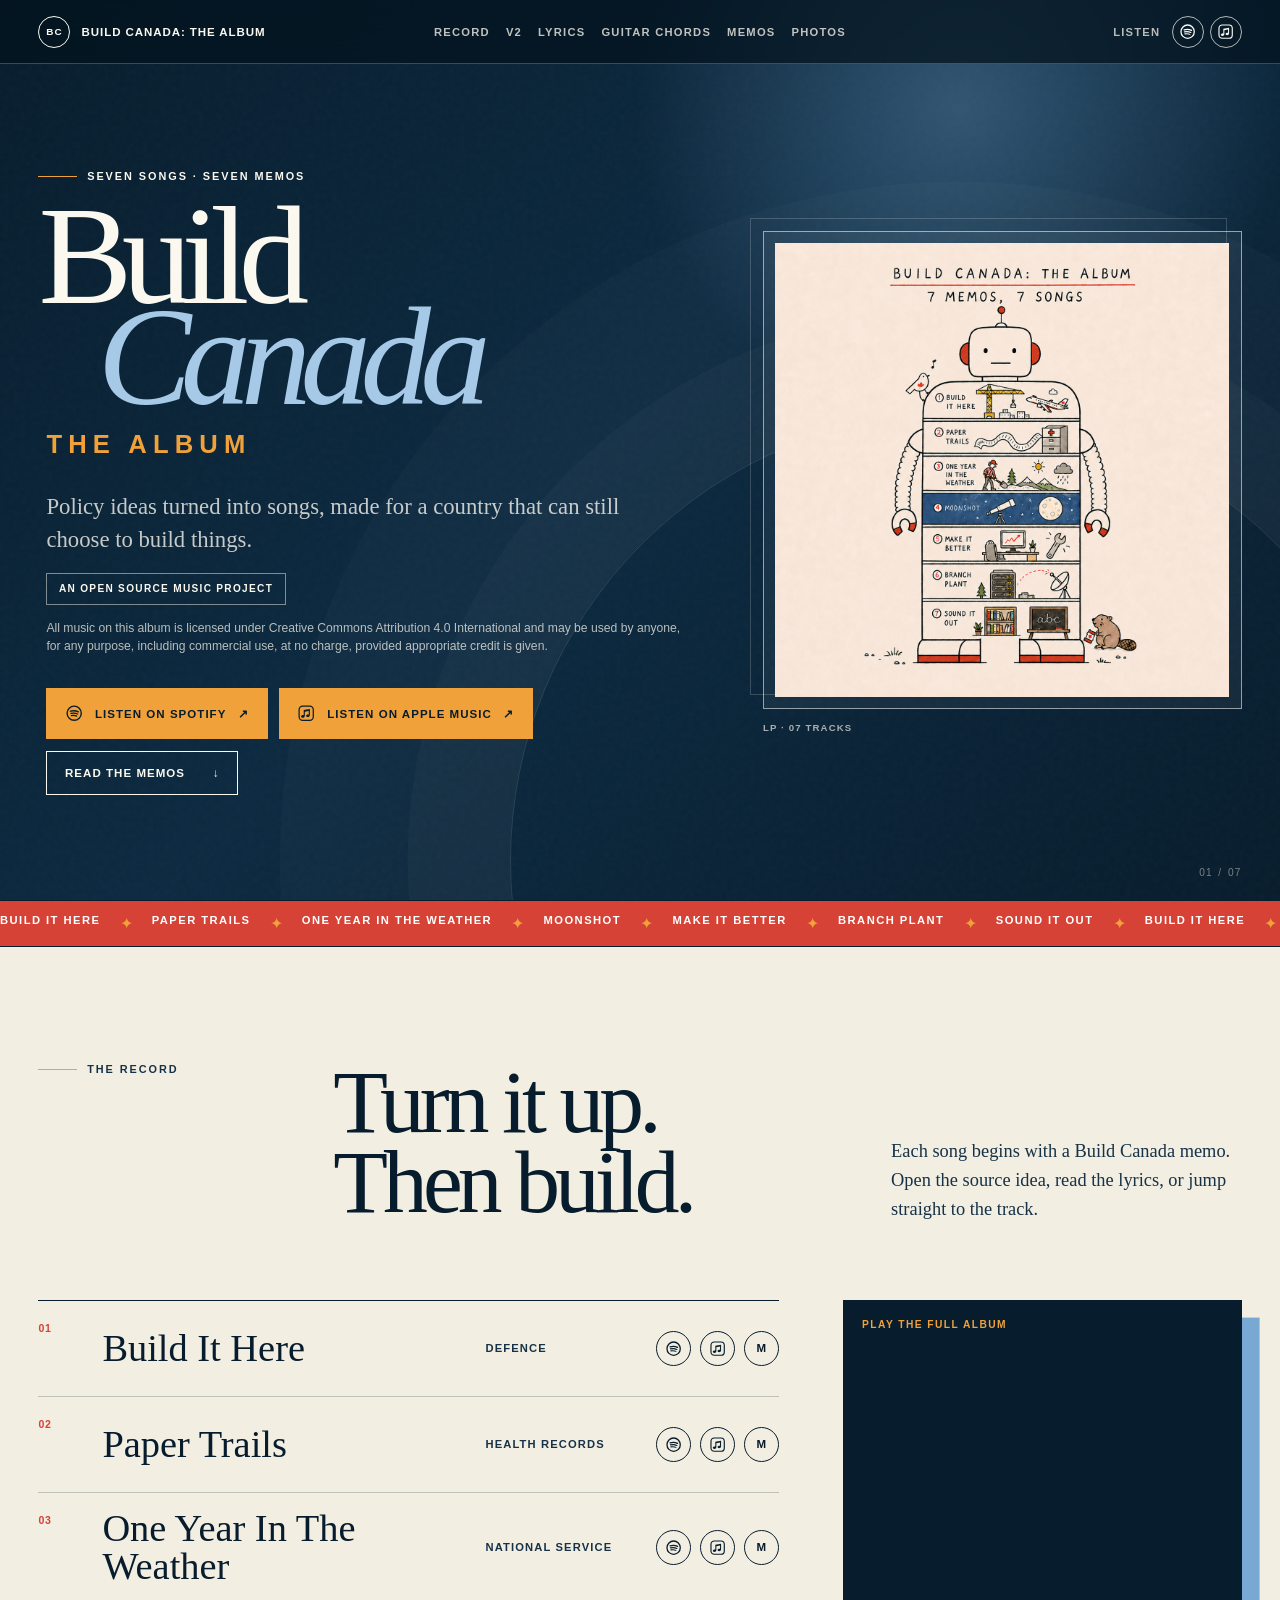
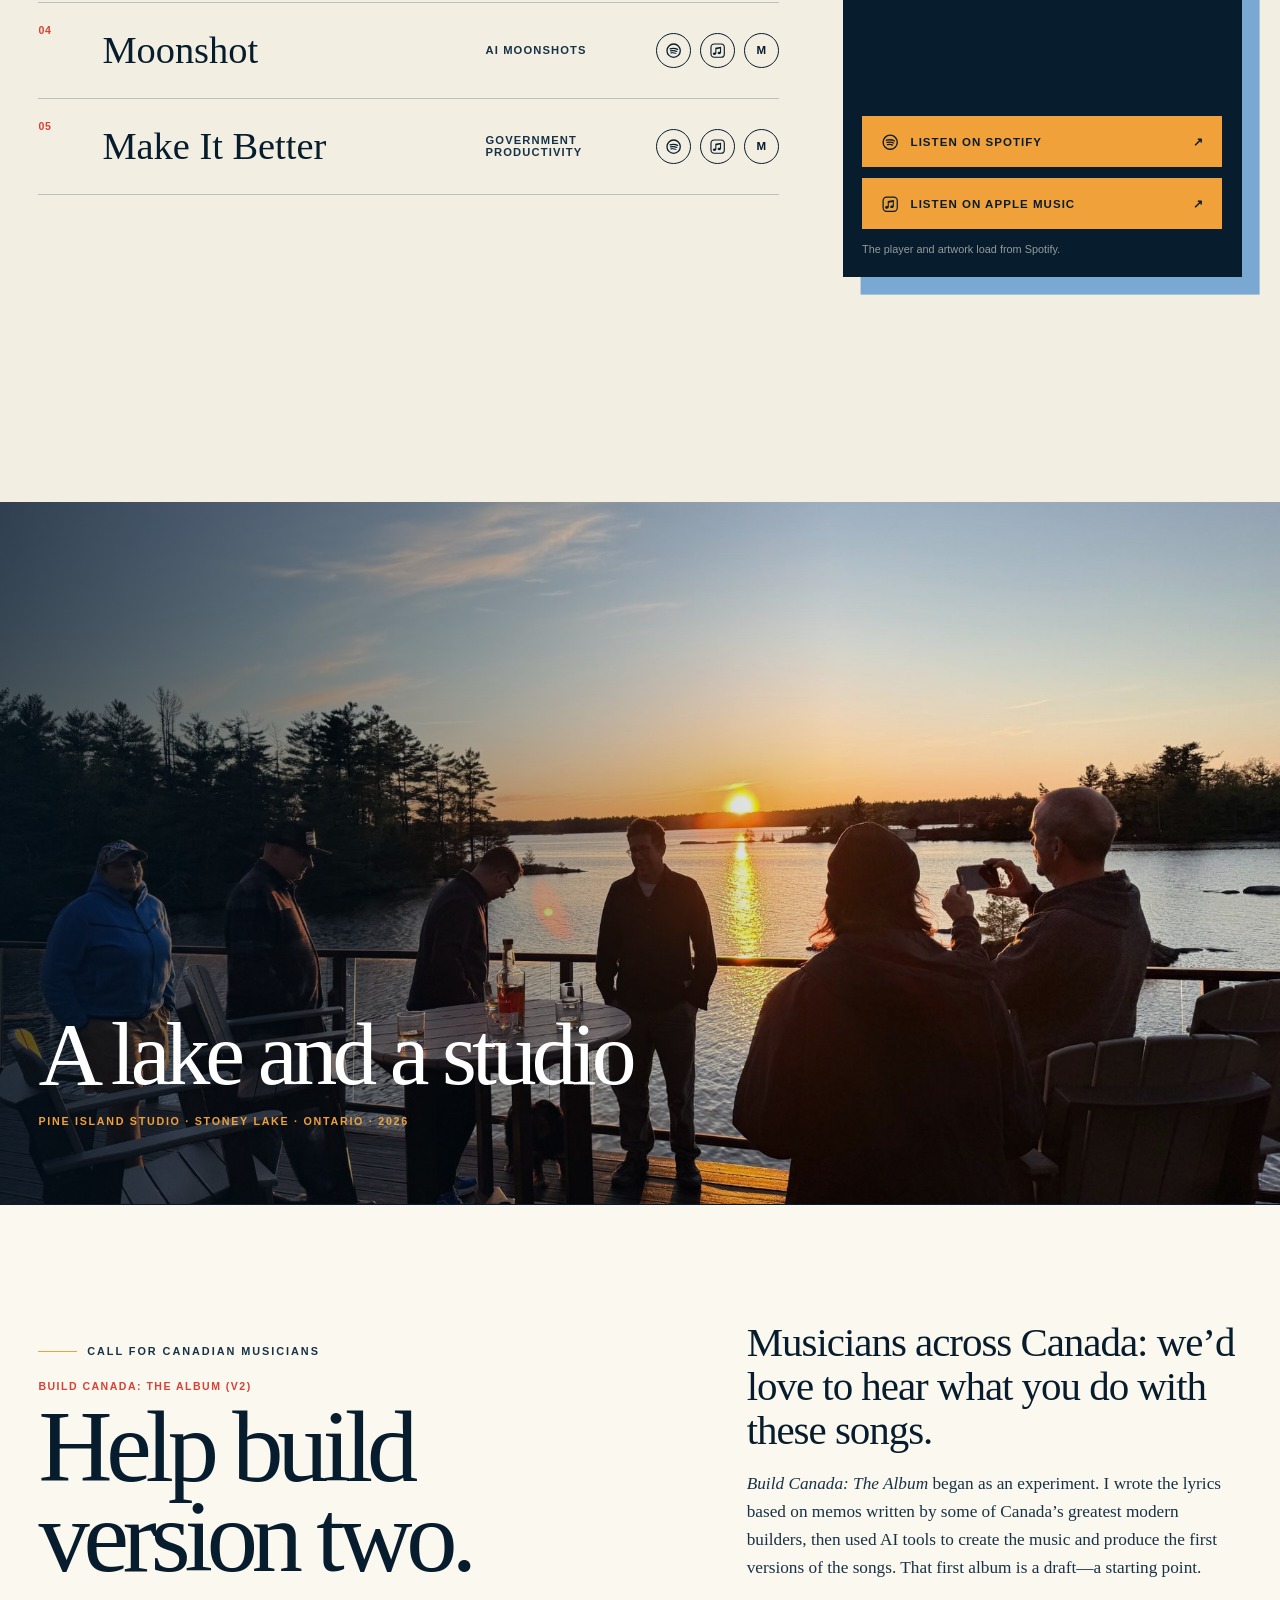
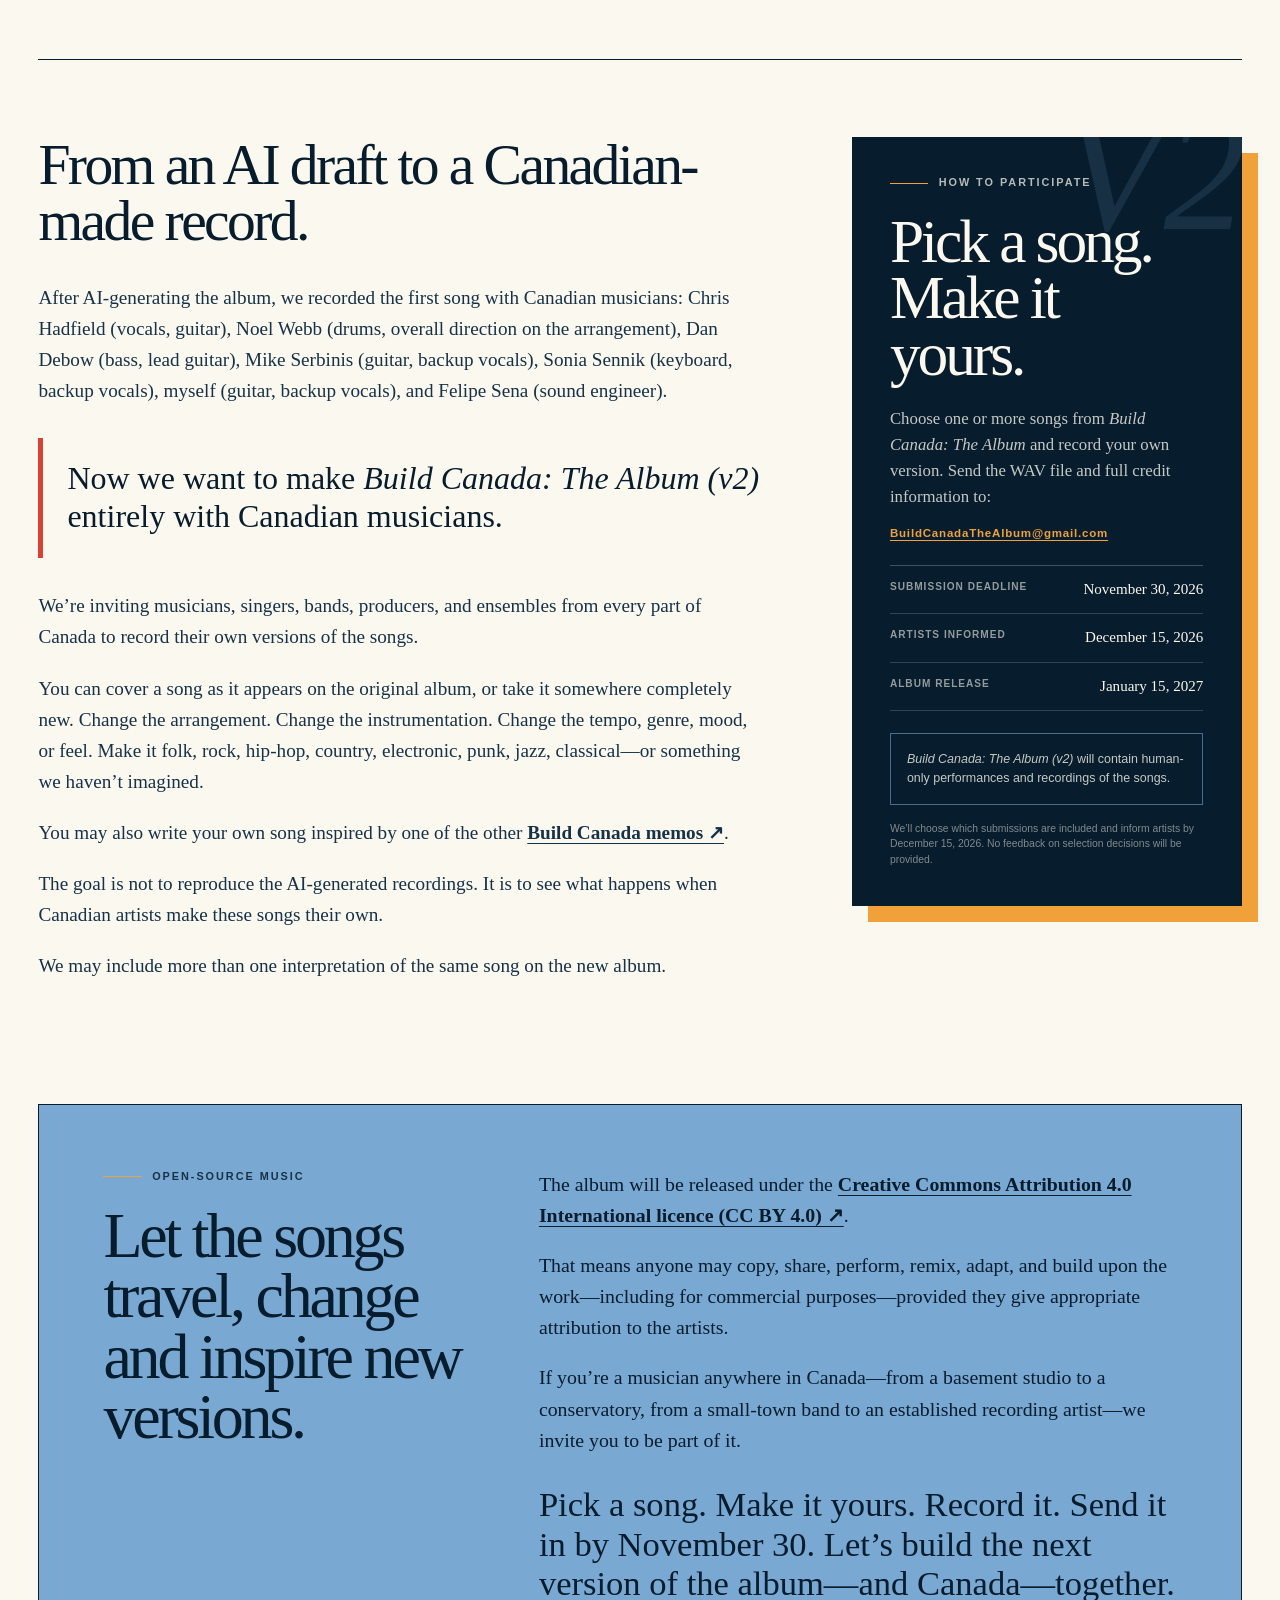
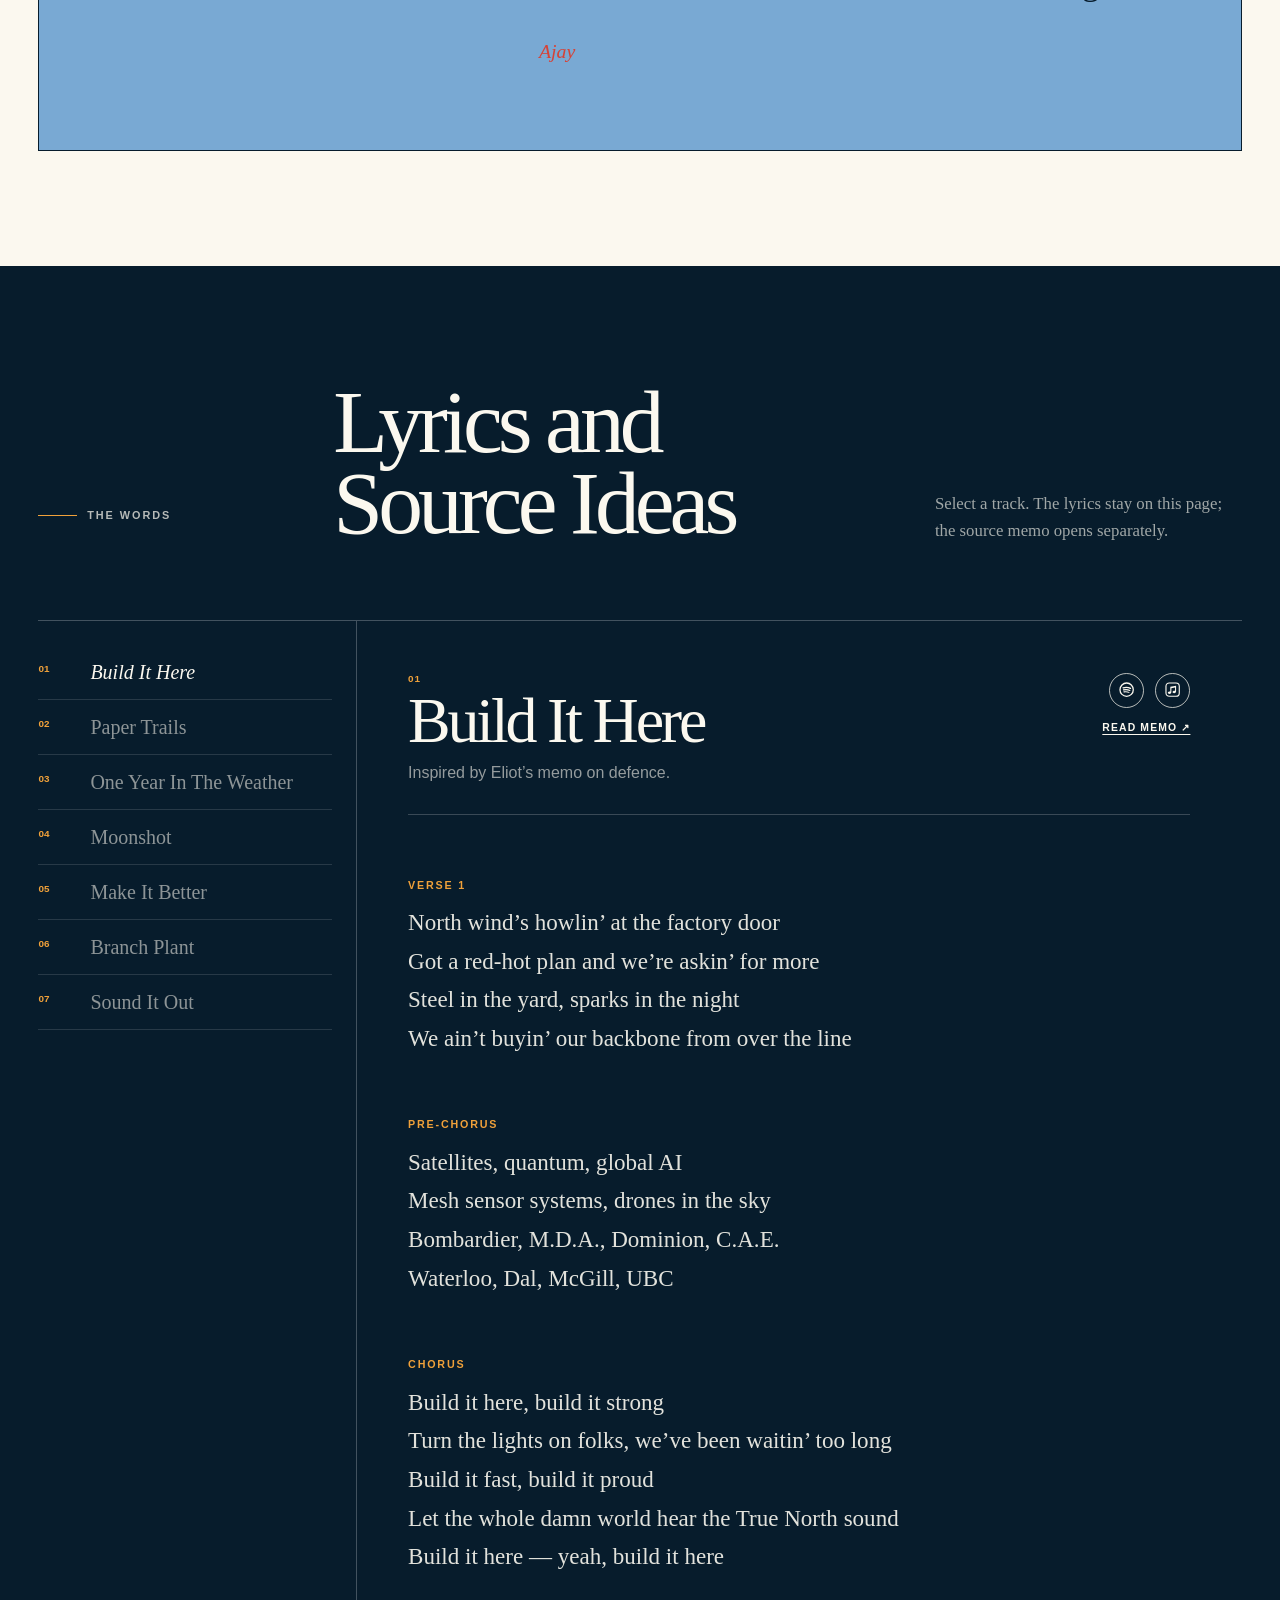
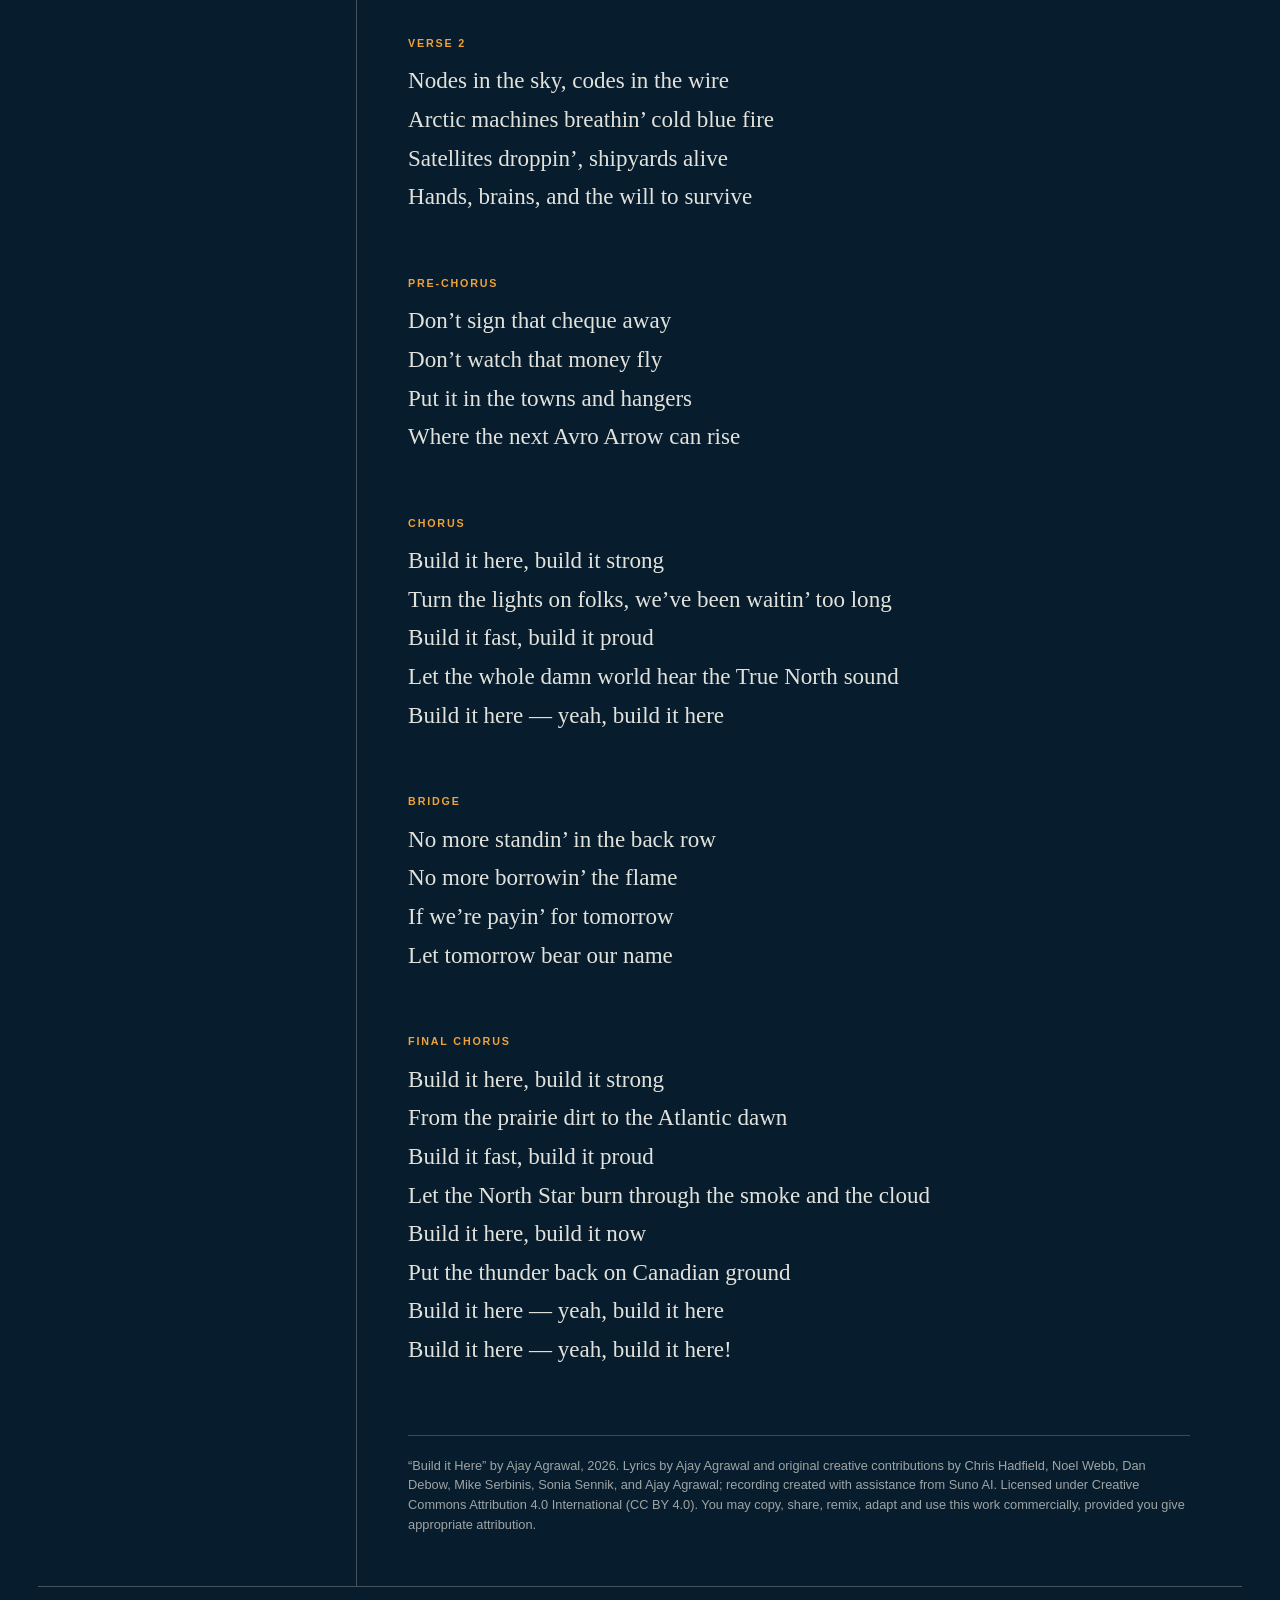
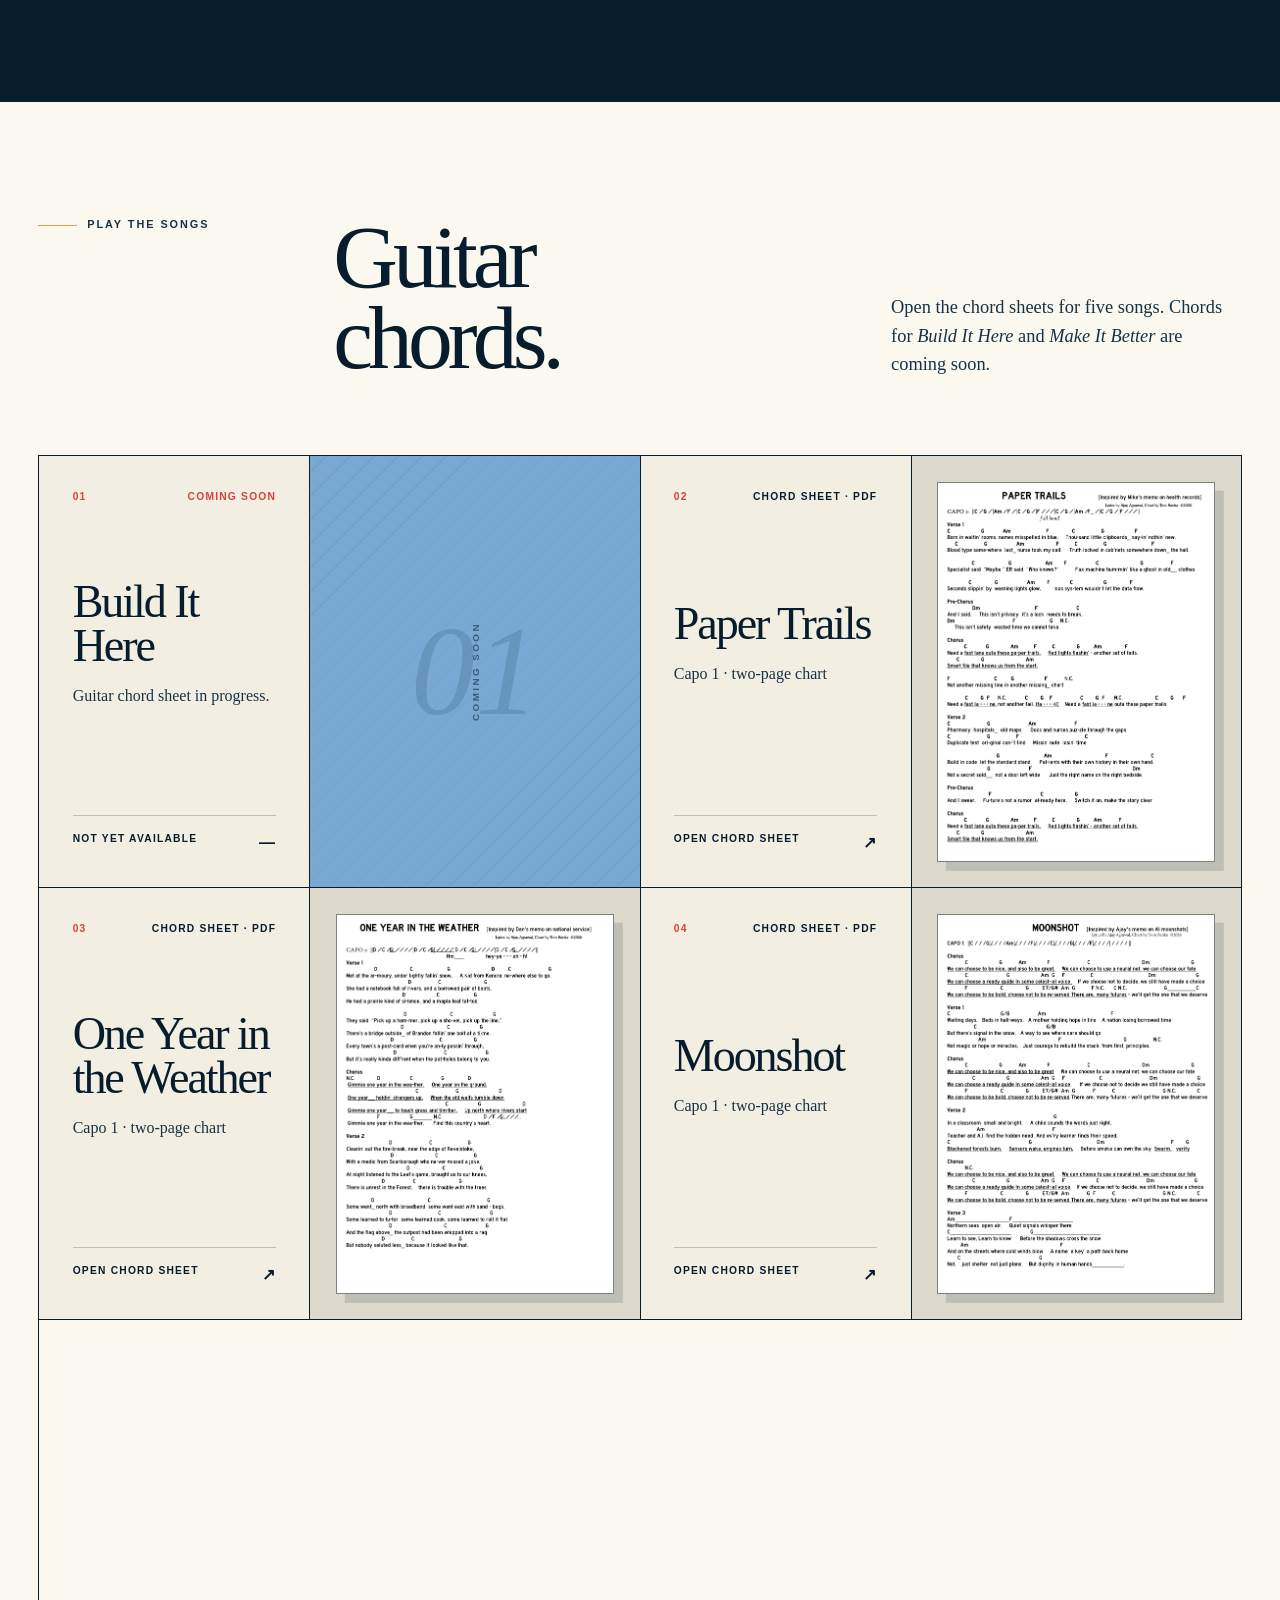
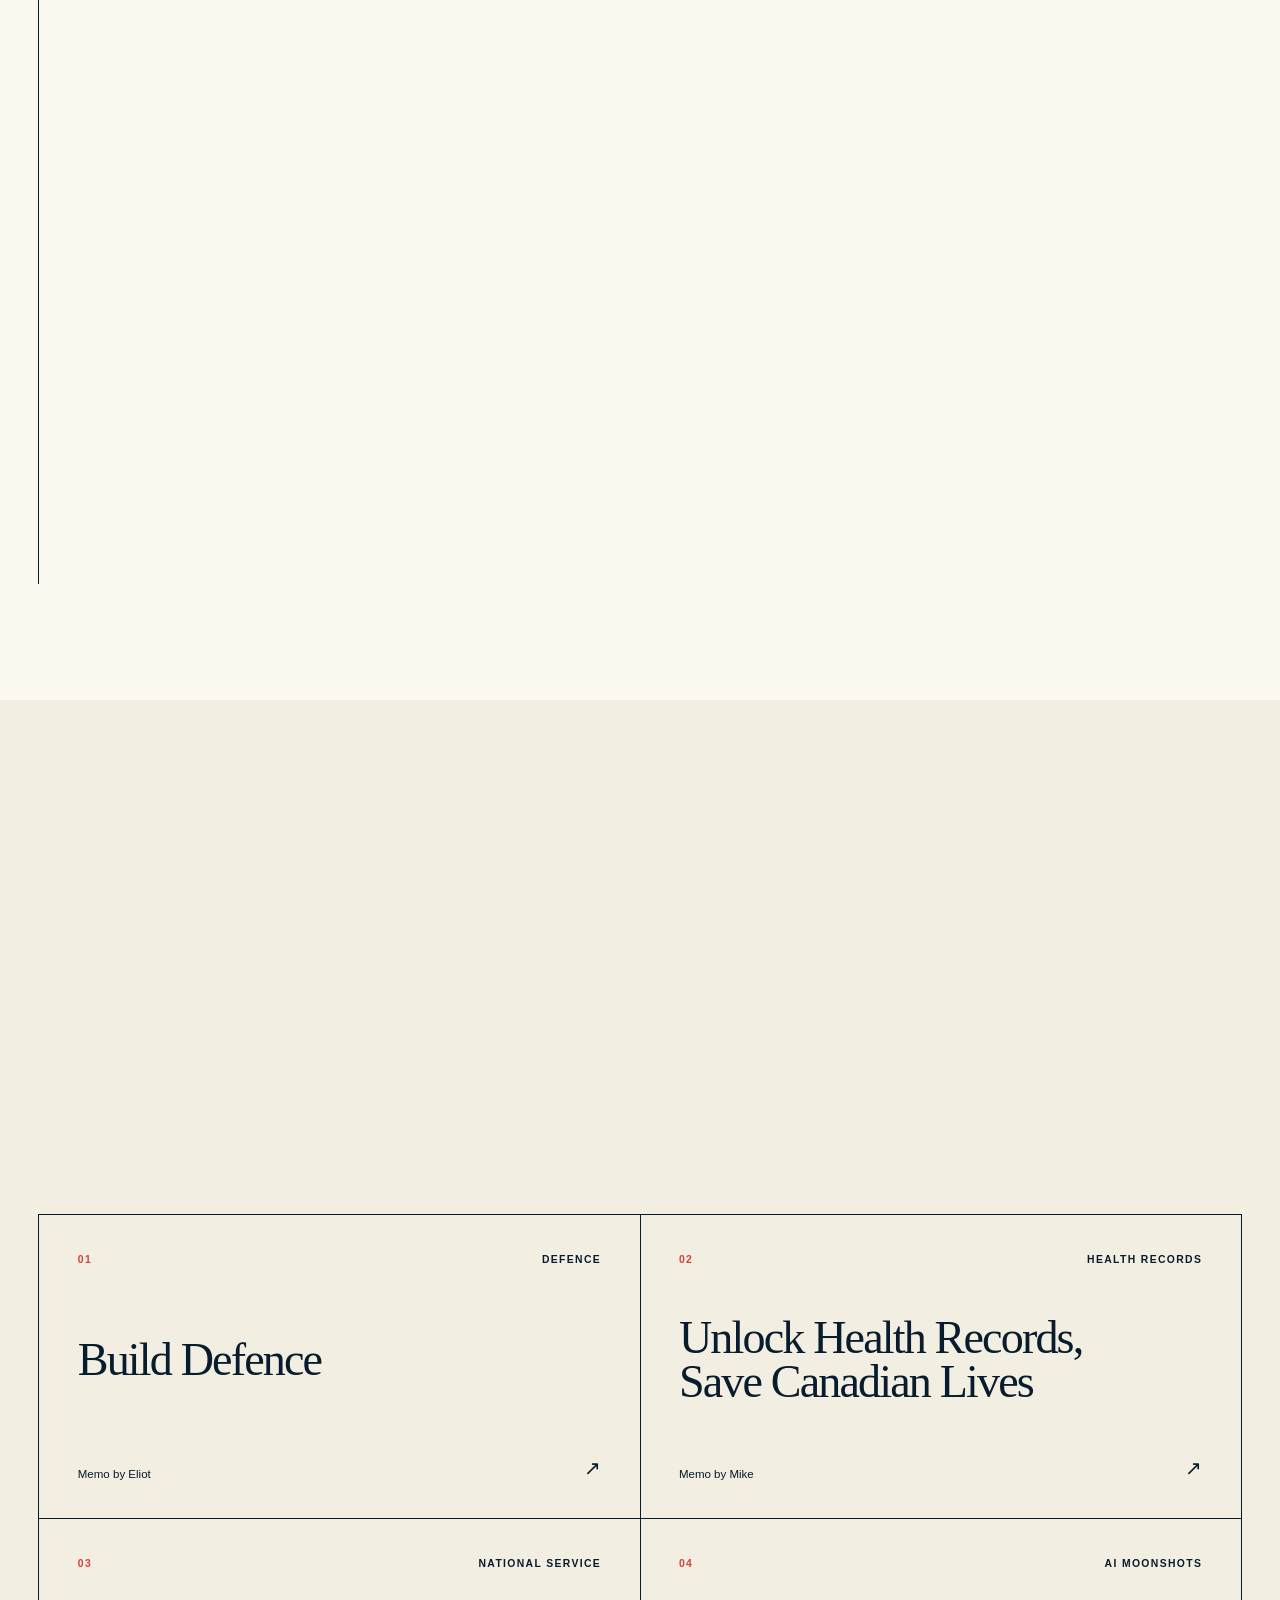
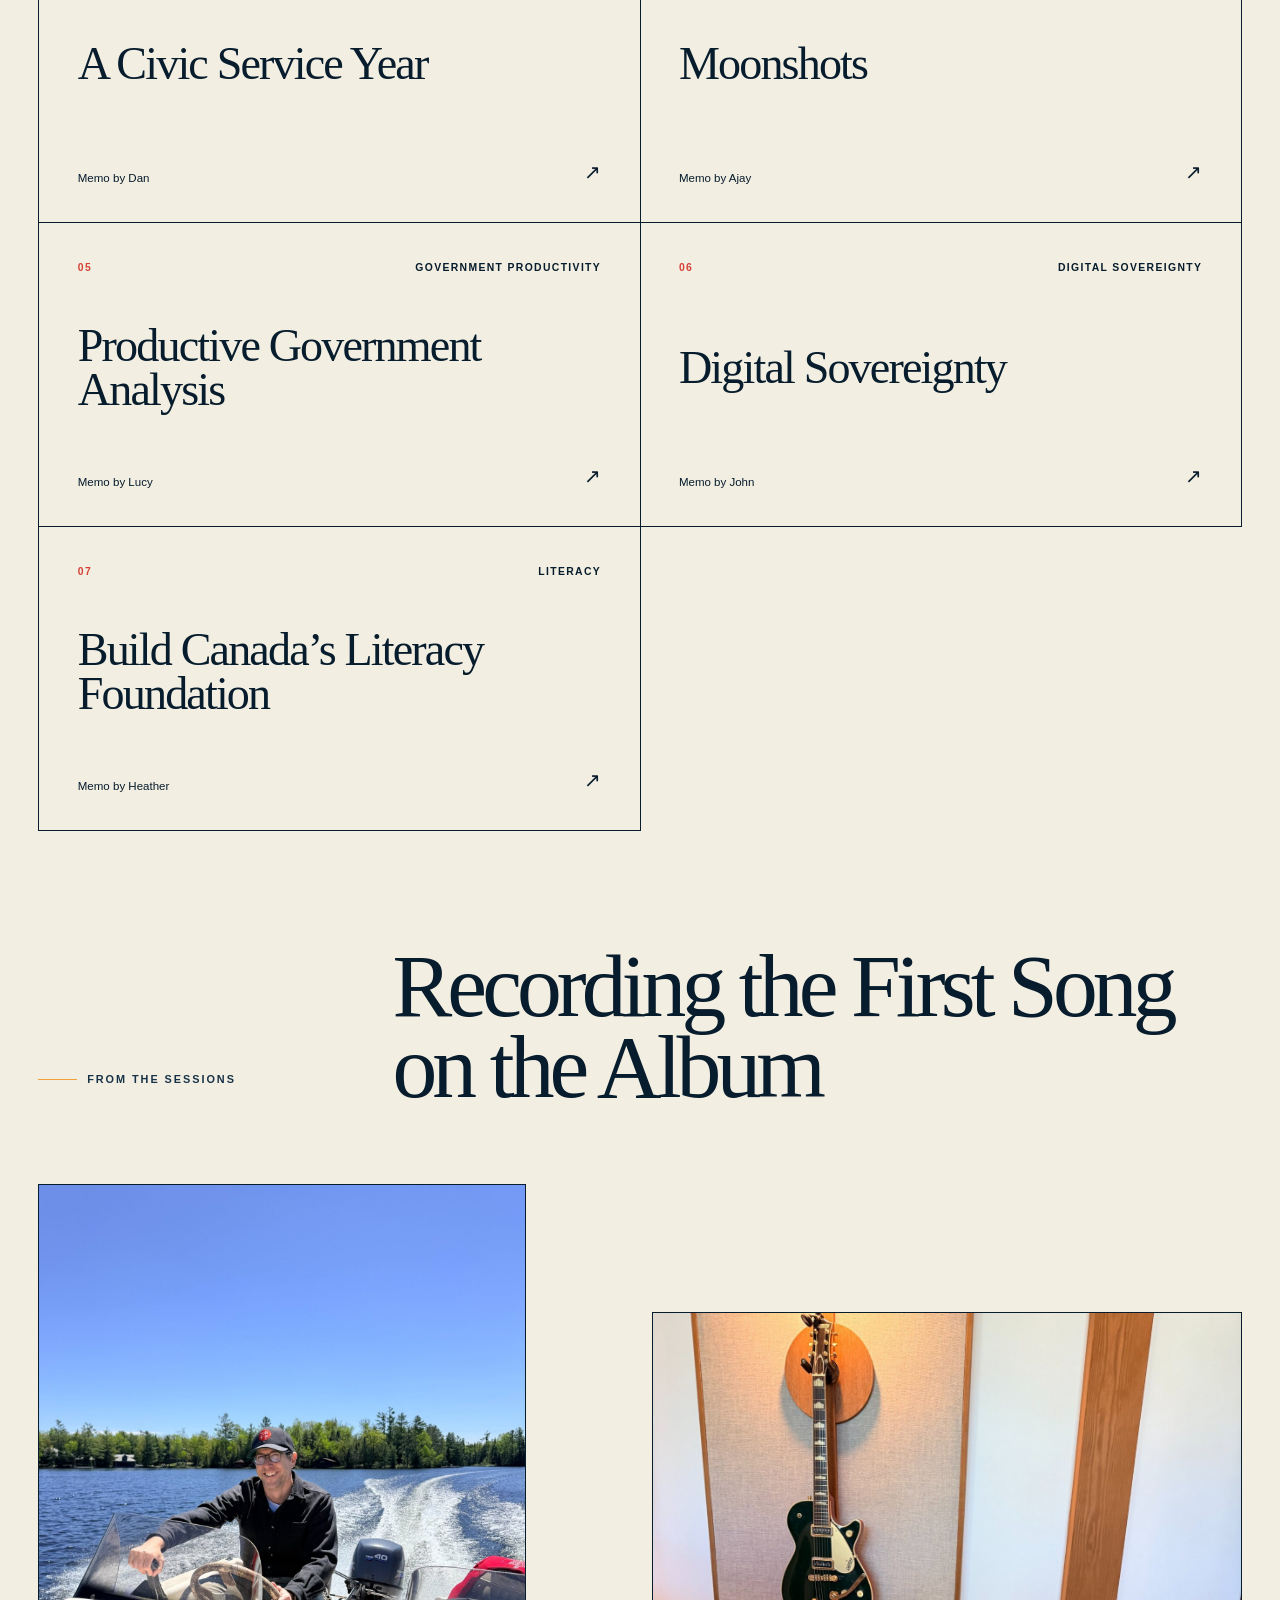
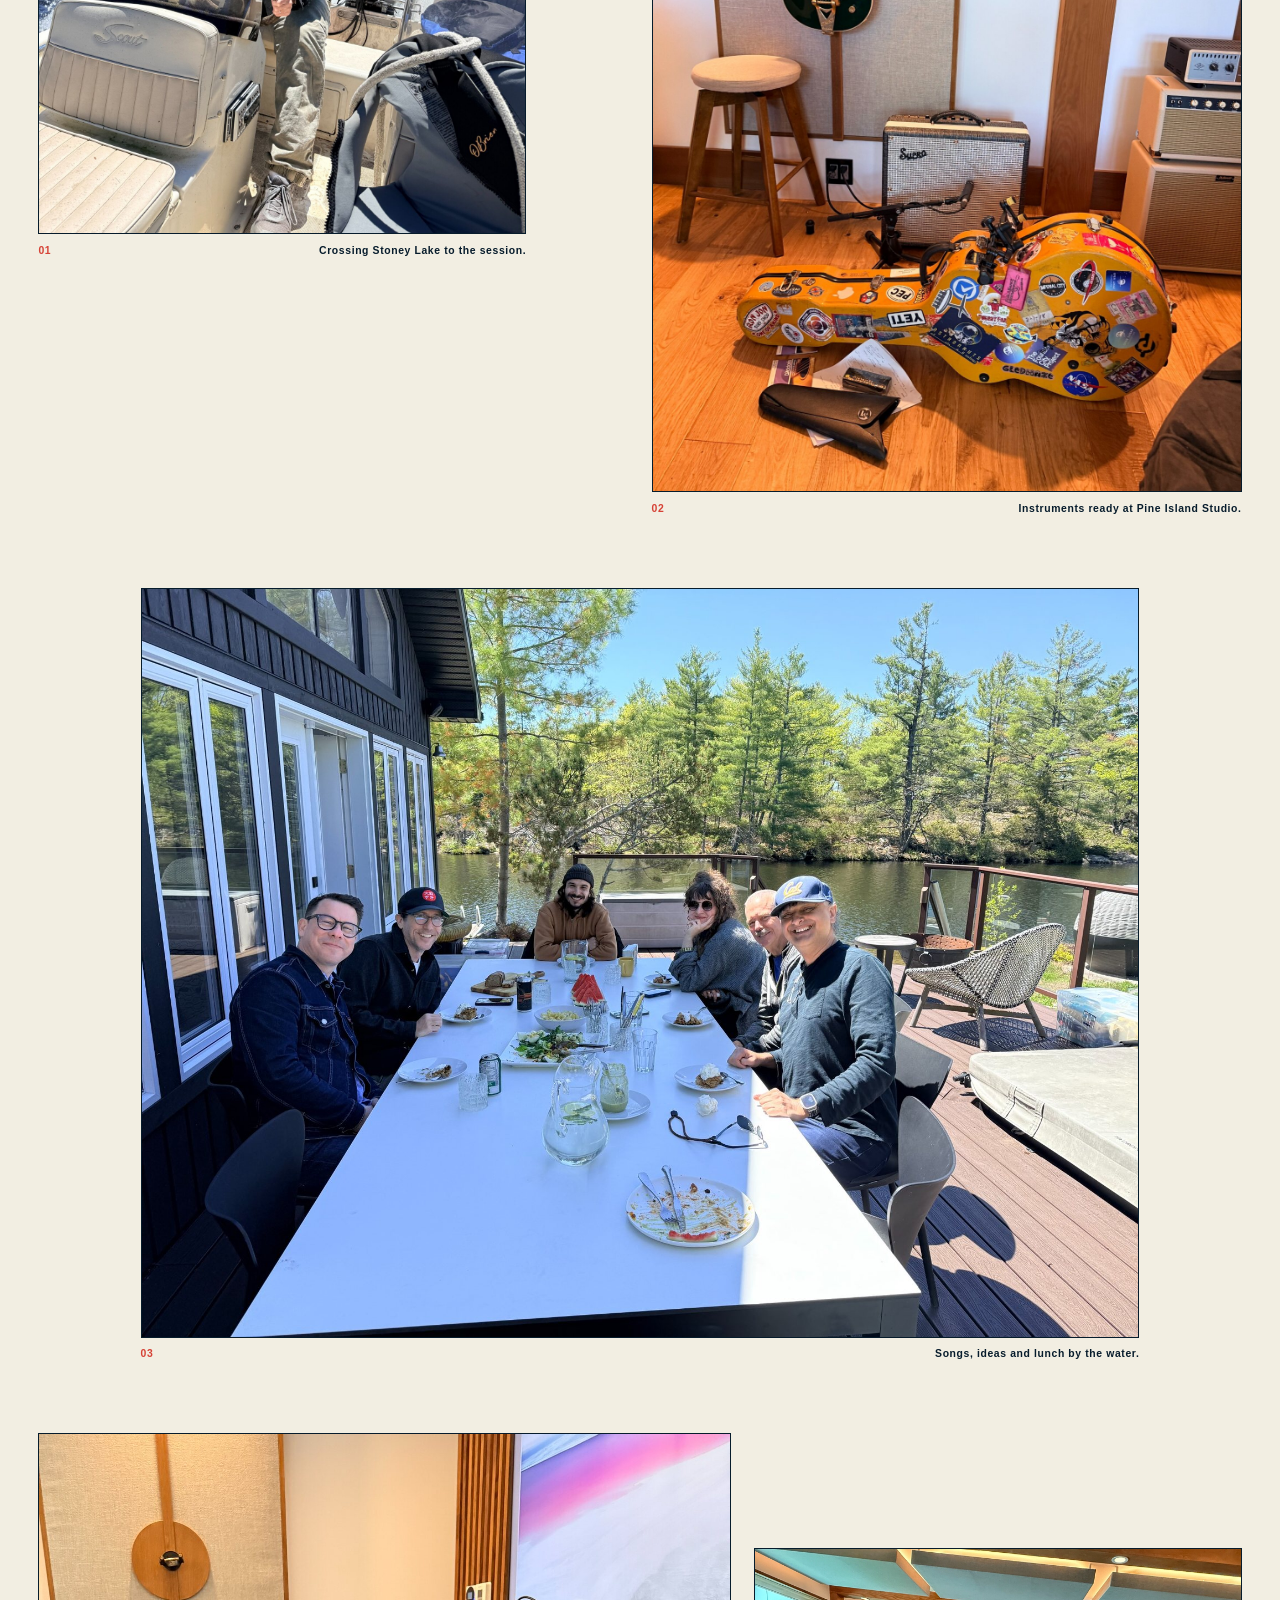
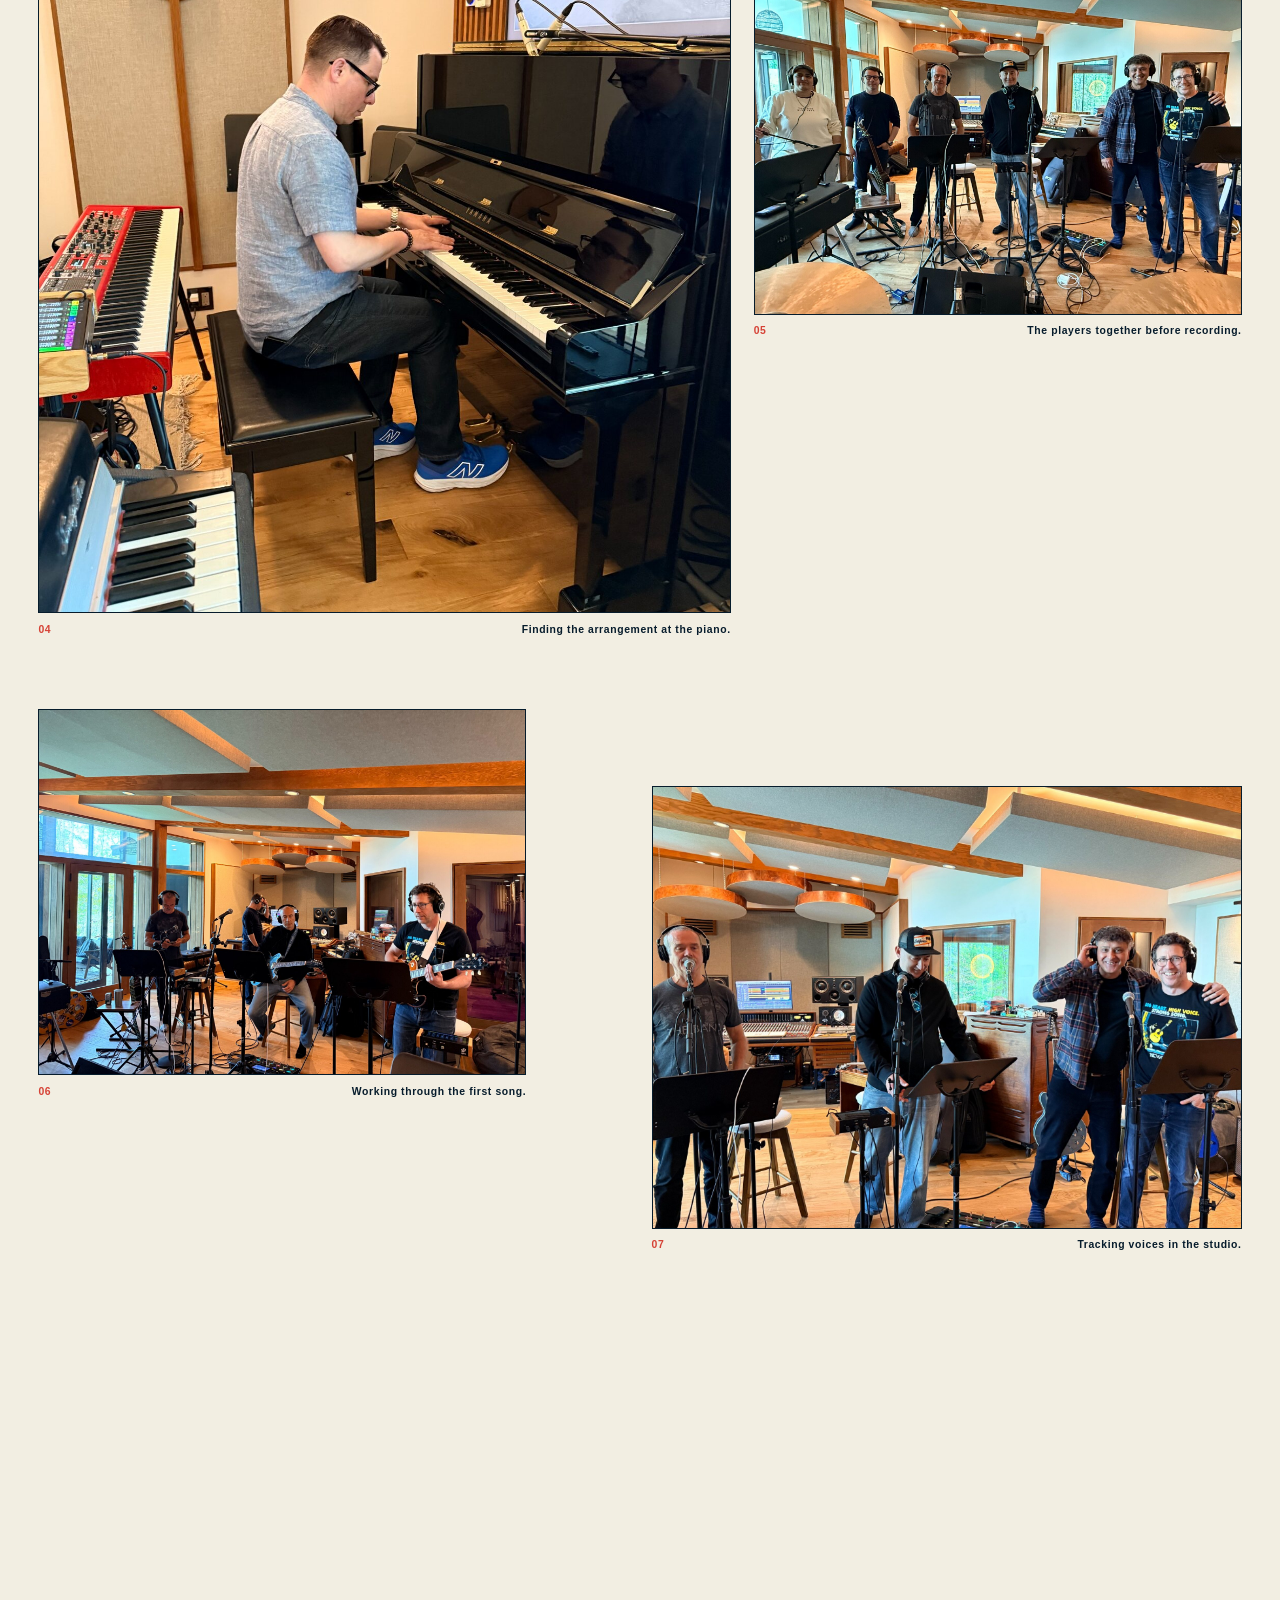
==== commit 2263f20e: "caption change" ====
--- a/index.html
+++ b/index.html
@@ -58,7 +58,6 @@
           <img src="assets/album-cover.jpg" alt="Build Canada: The Album cover art, featuring an illustrated robot with the seven song titles." />
         </div>
         <figcaption>
-          <span>Stoney Lake · Ontario</span>
           <span>LP · 07 TRACKS</span>
         </figcaption>
       </figure>
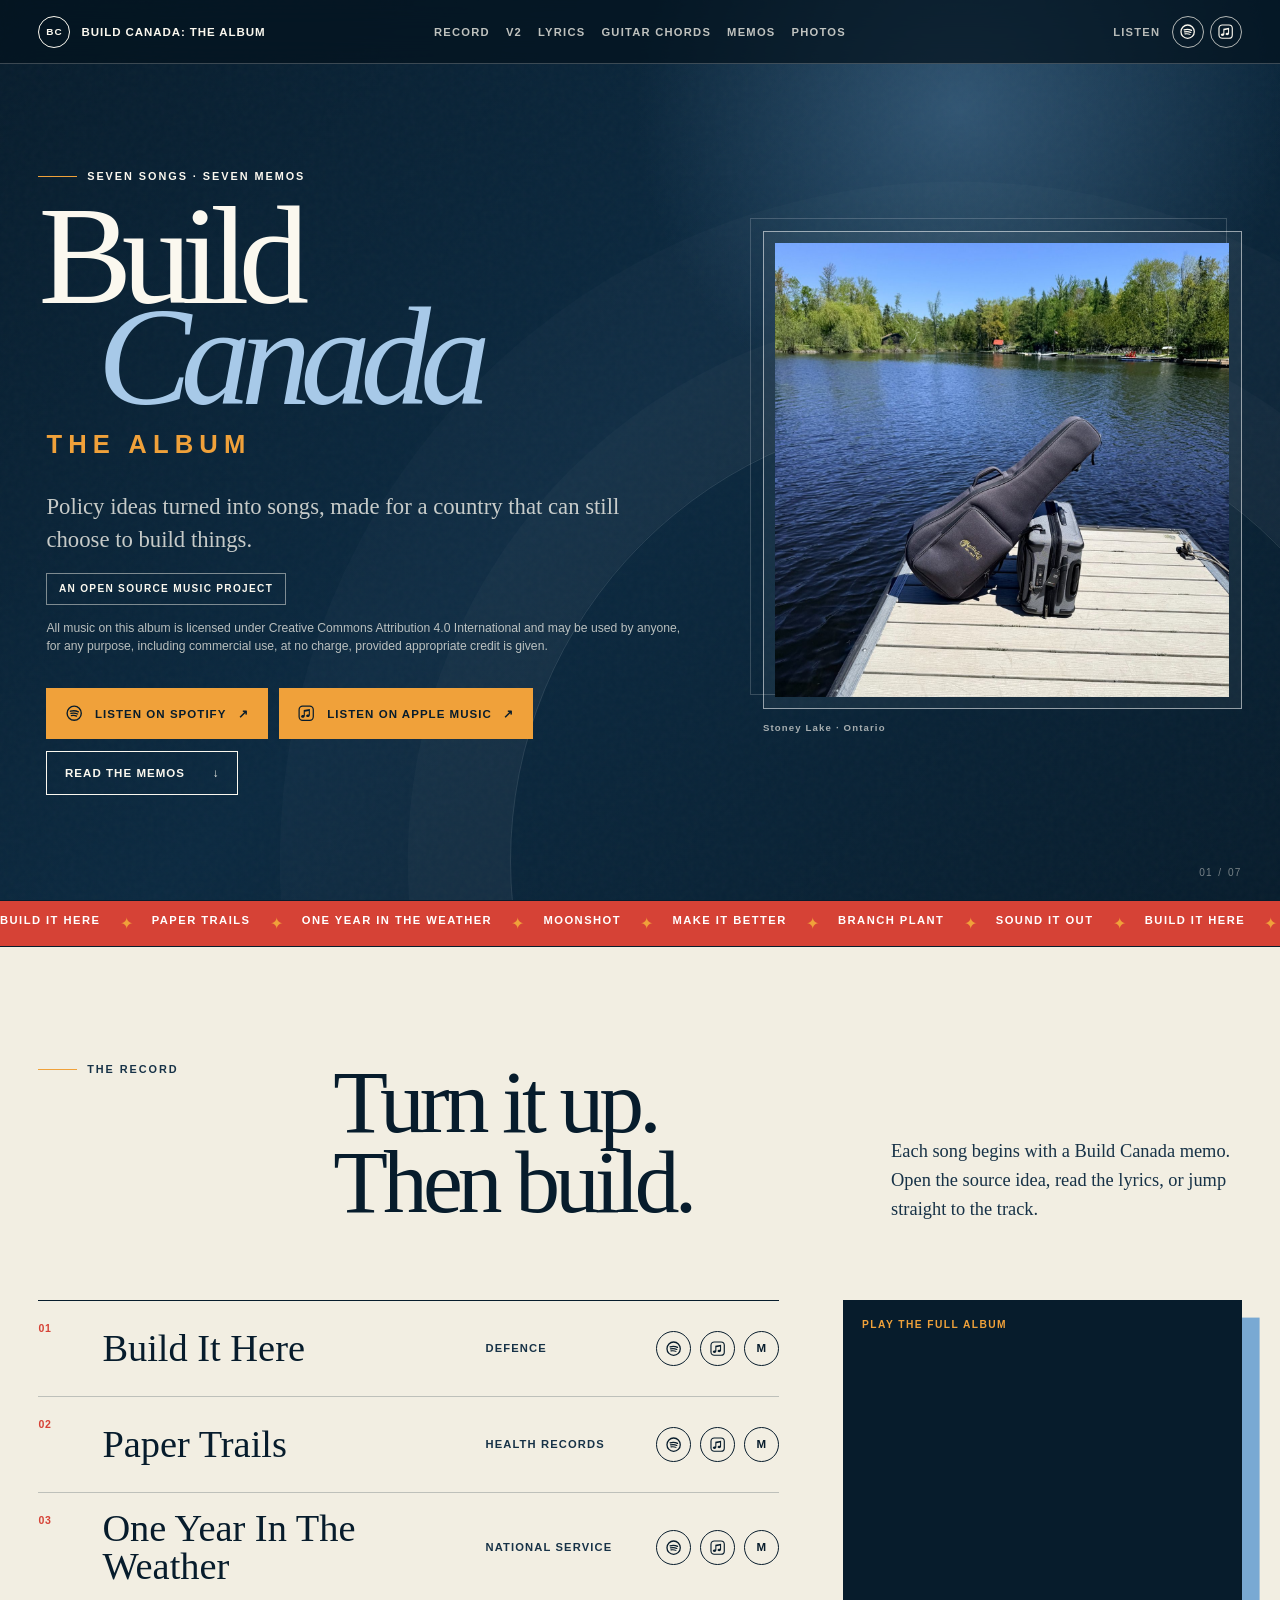
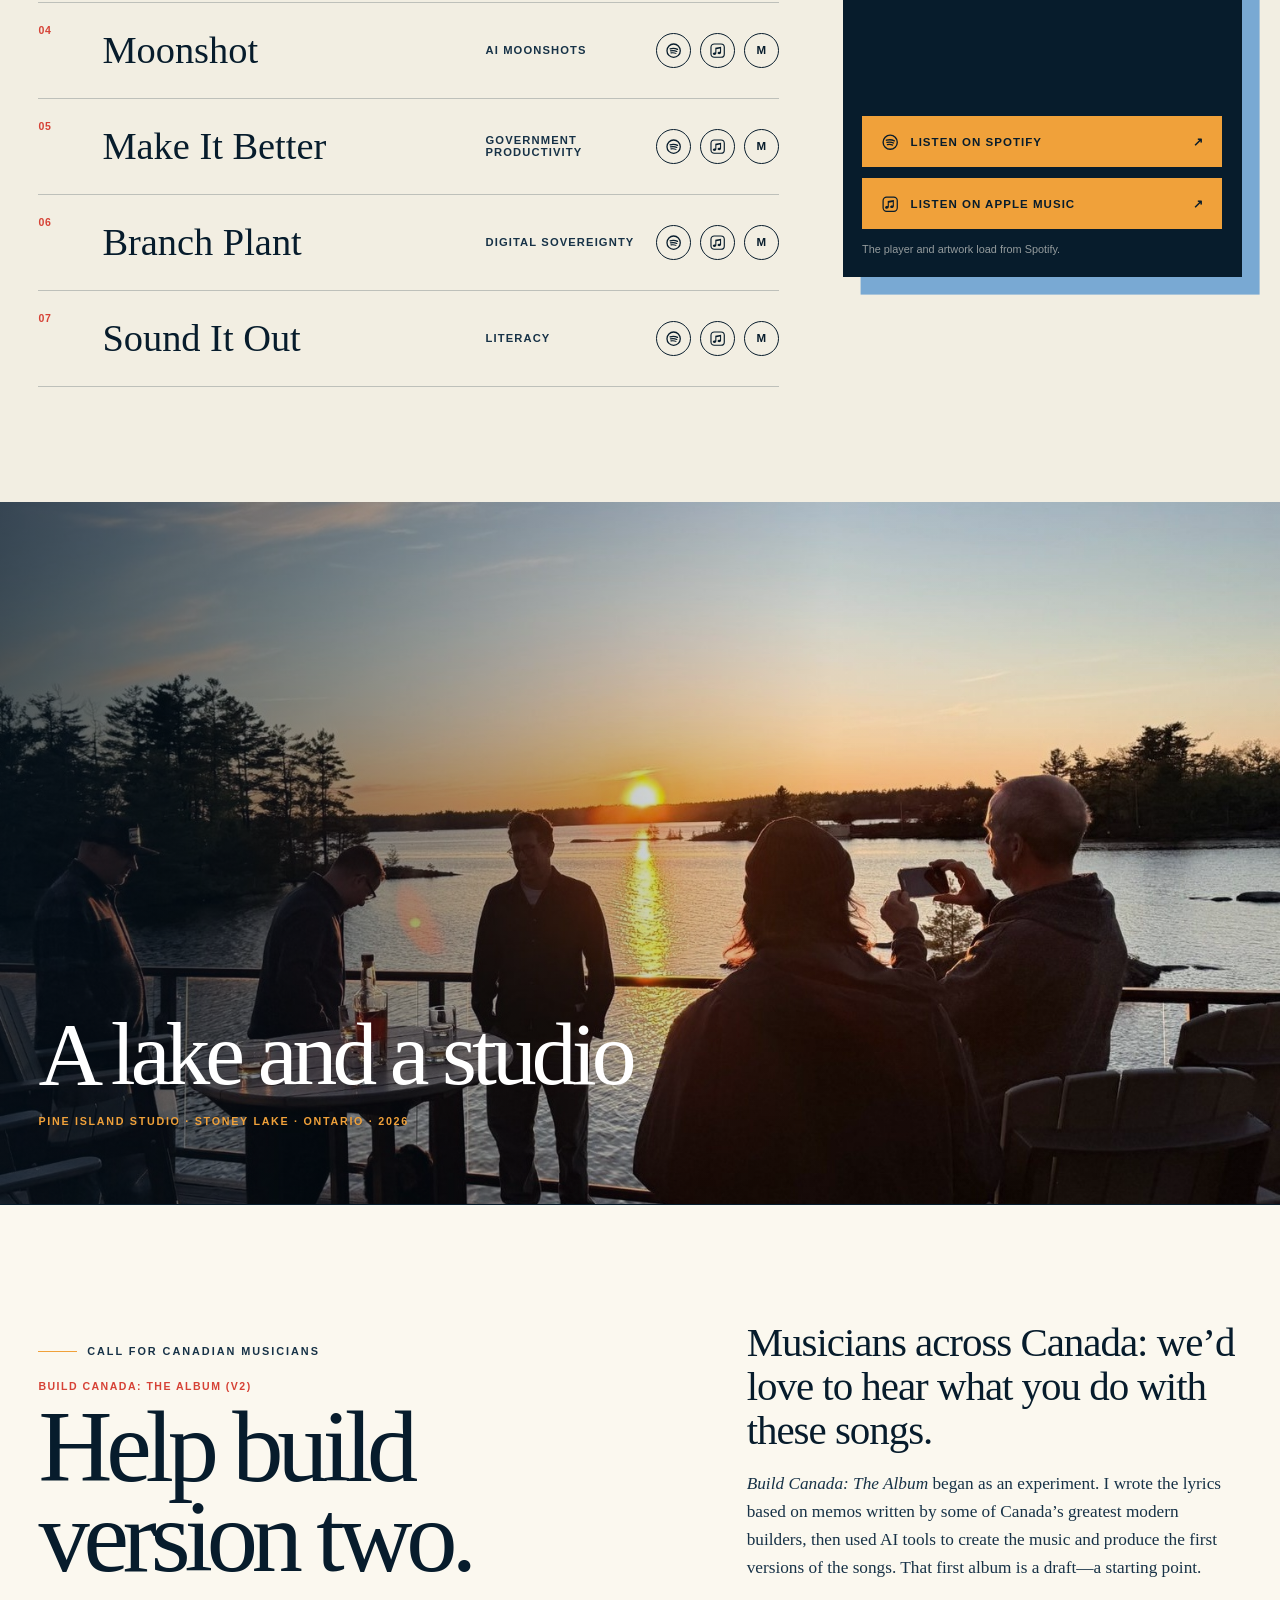
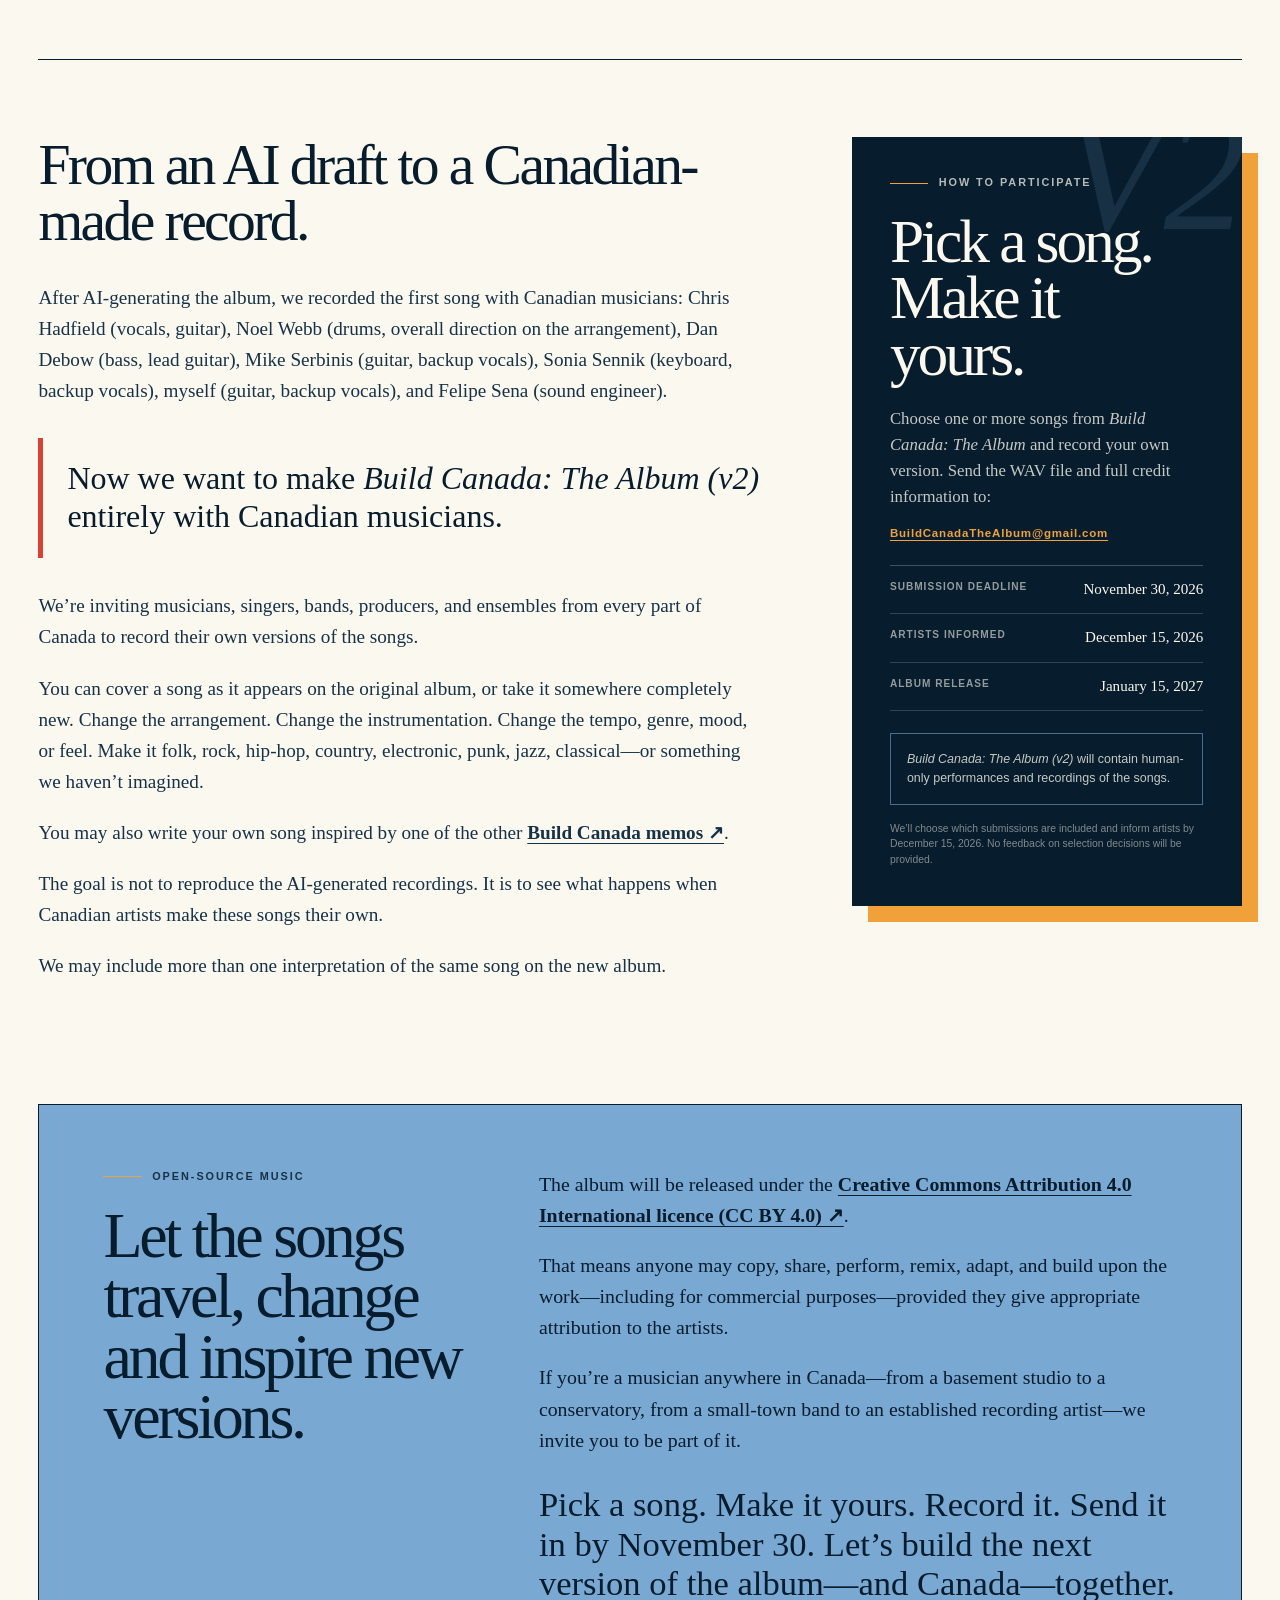
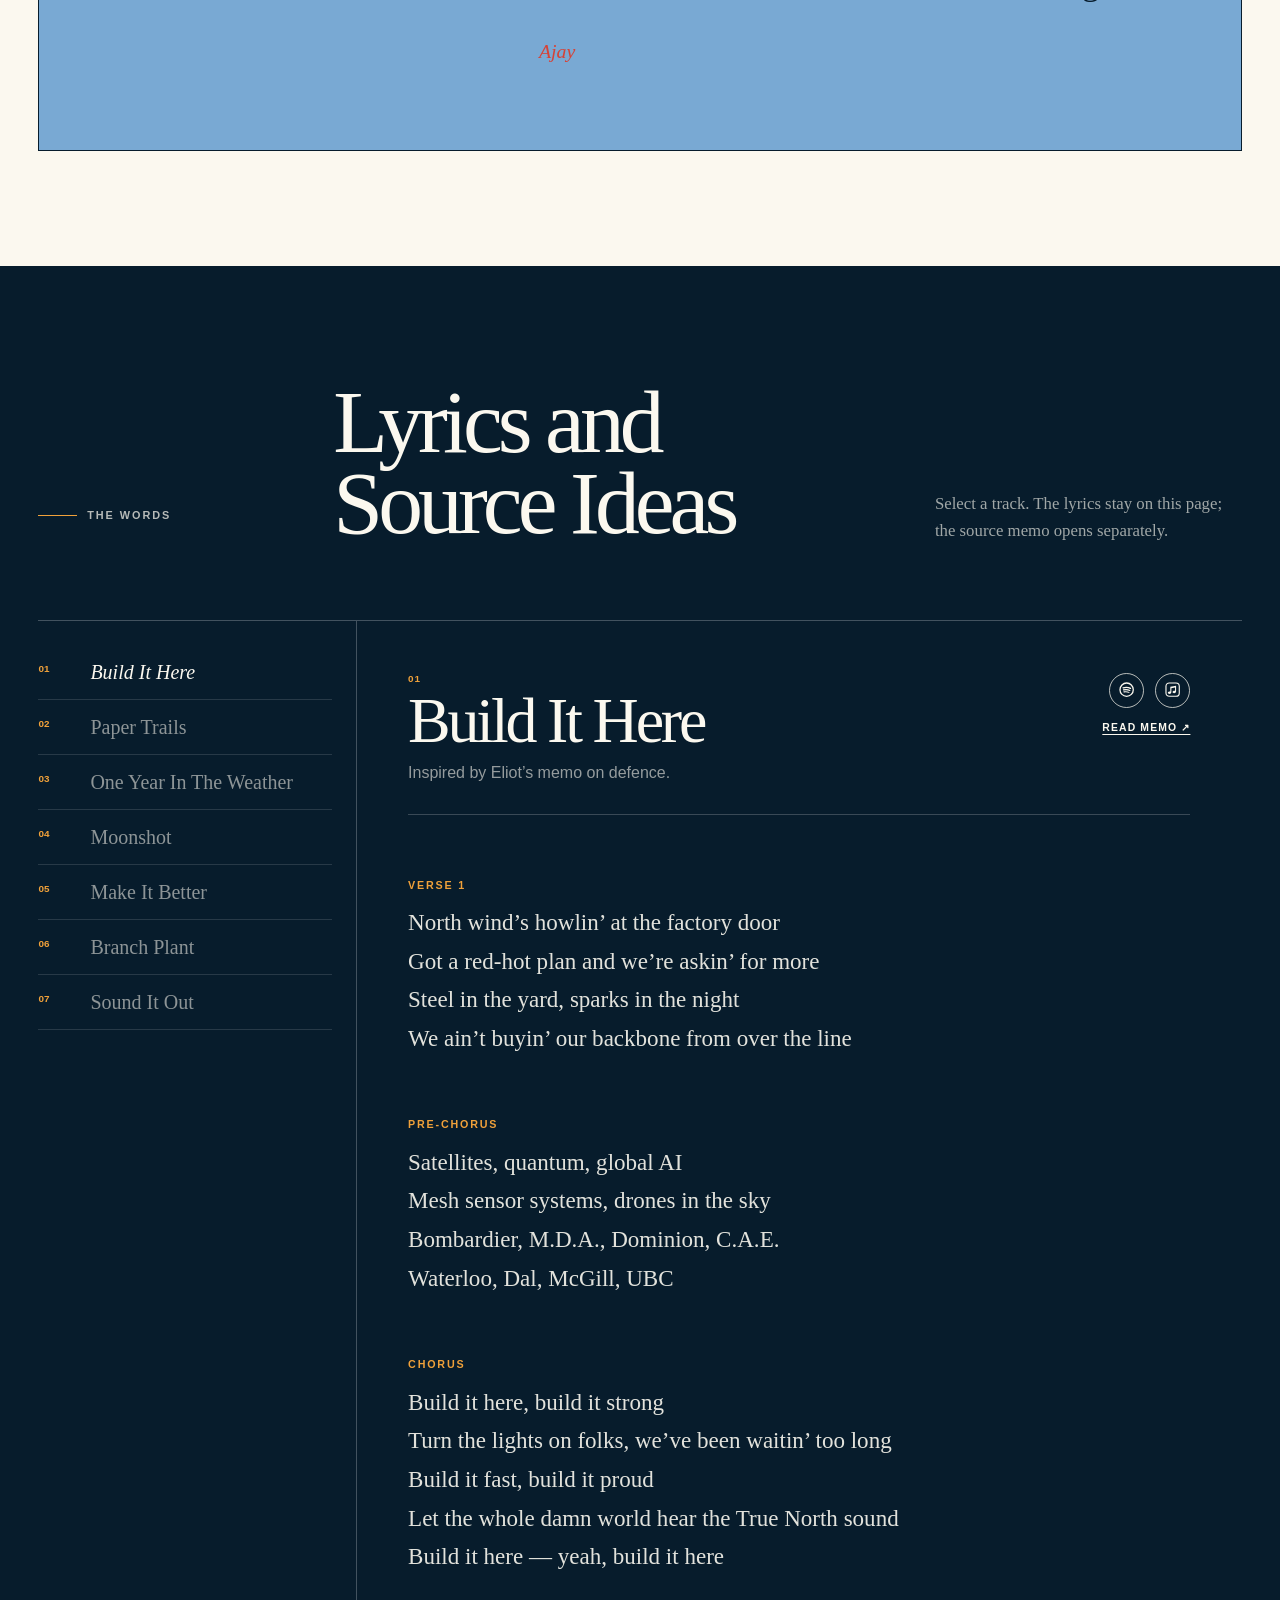
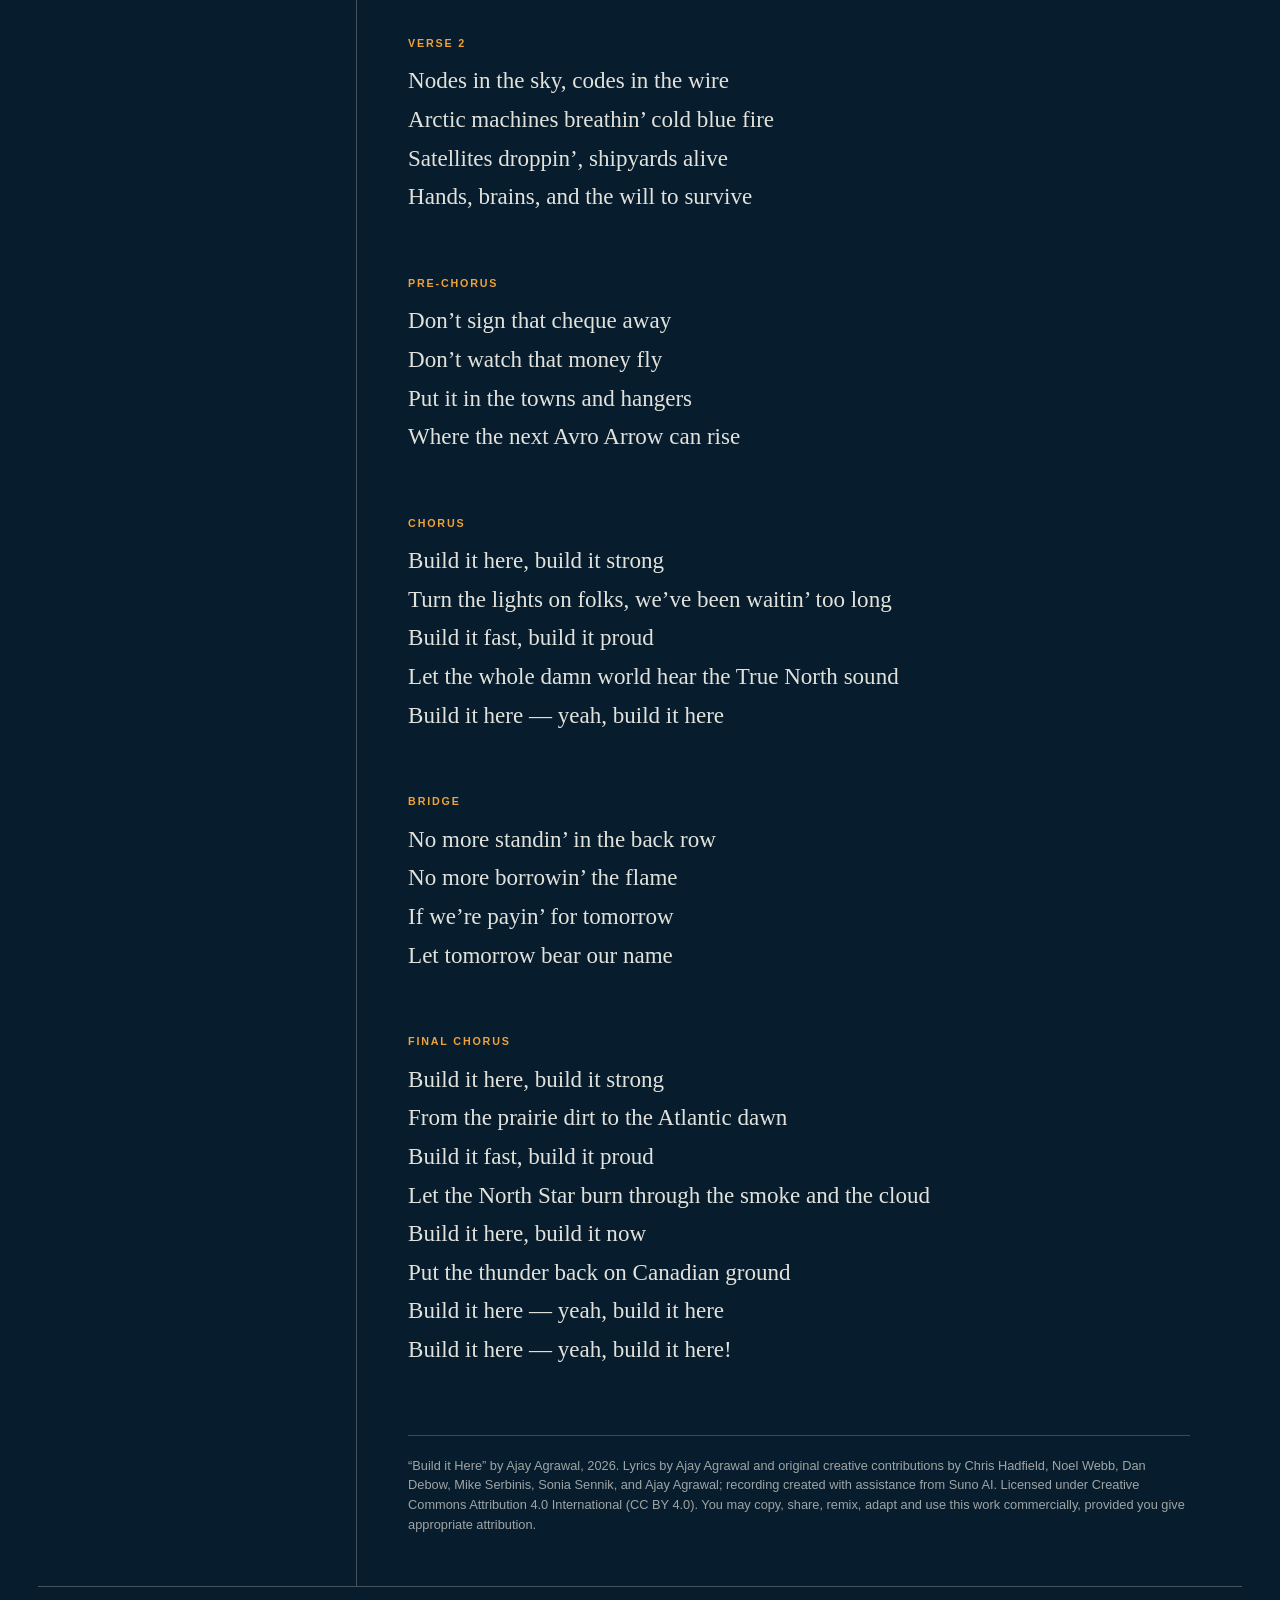
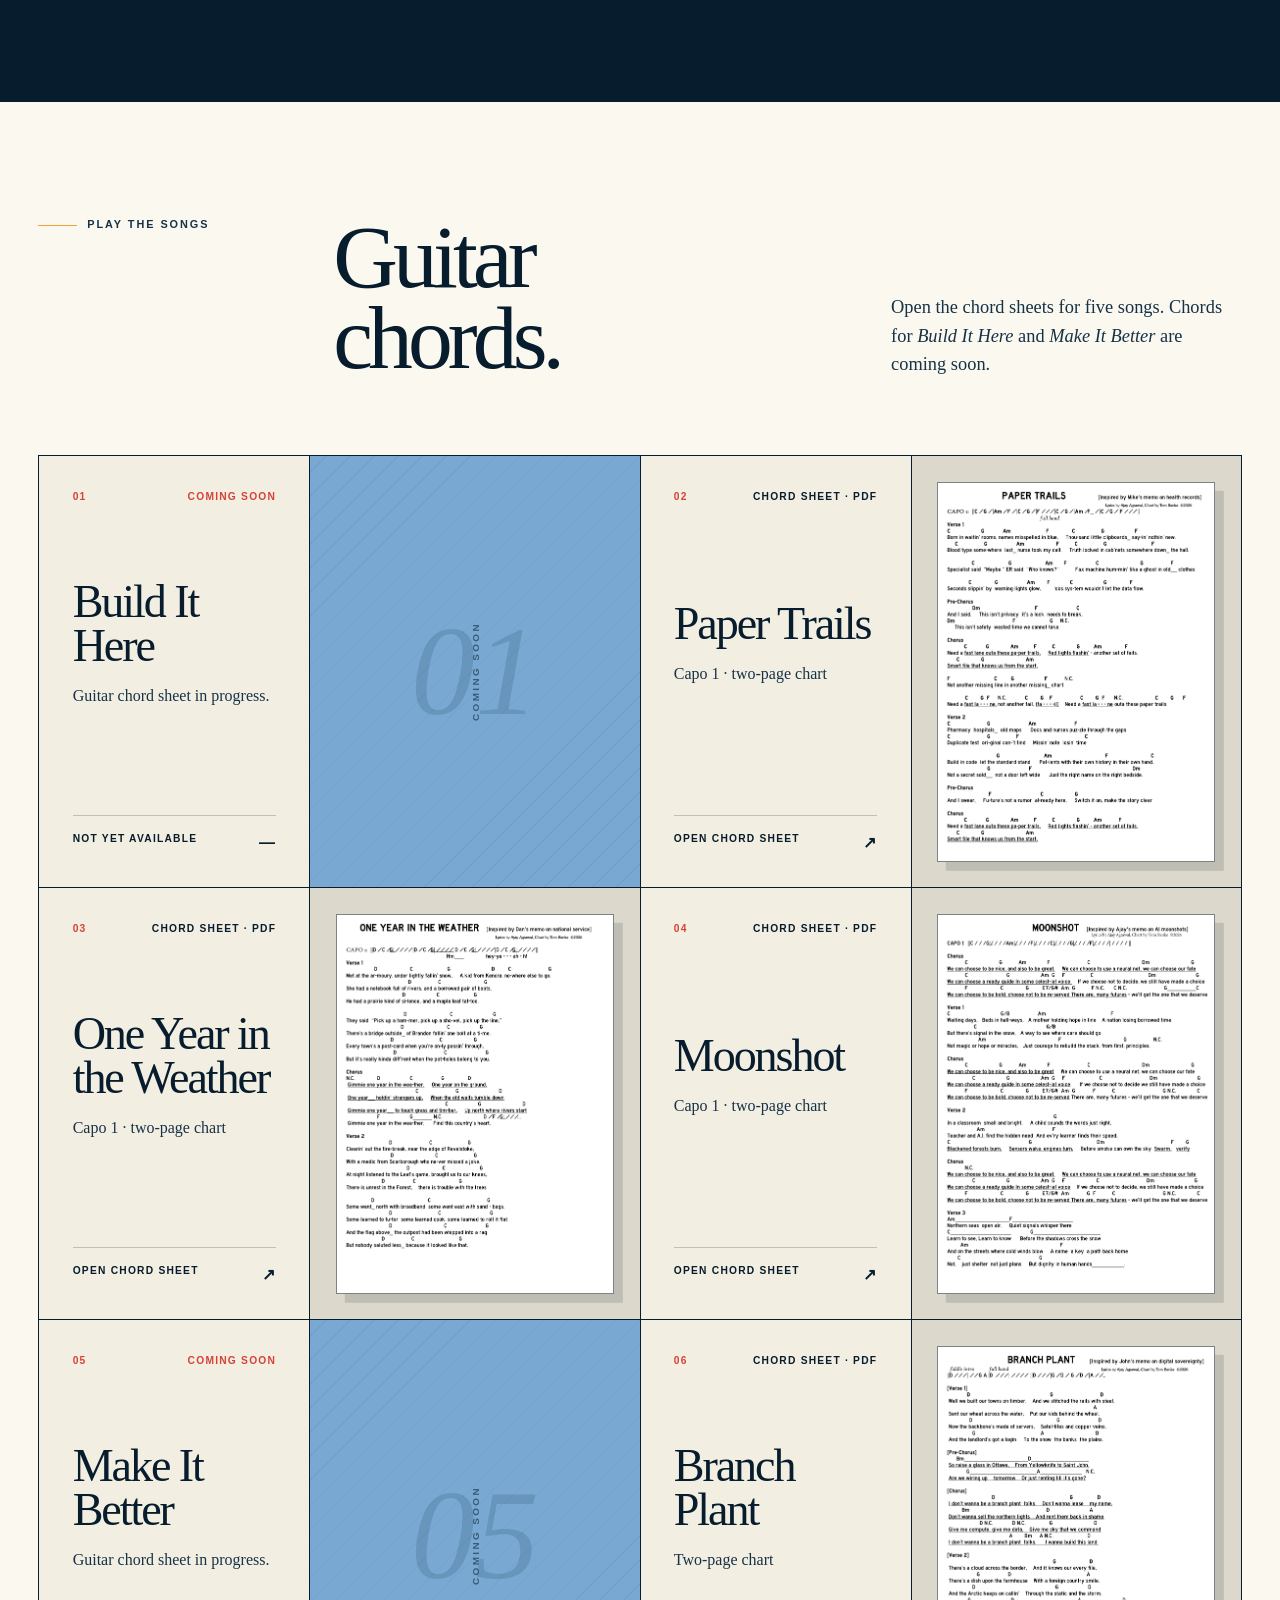
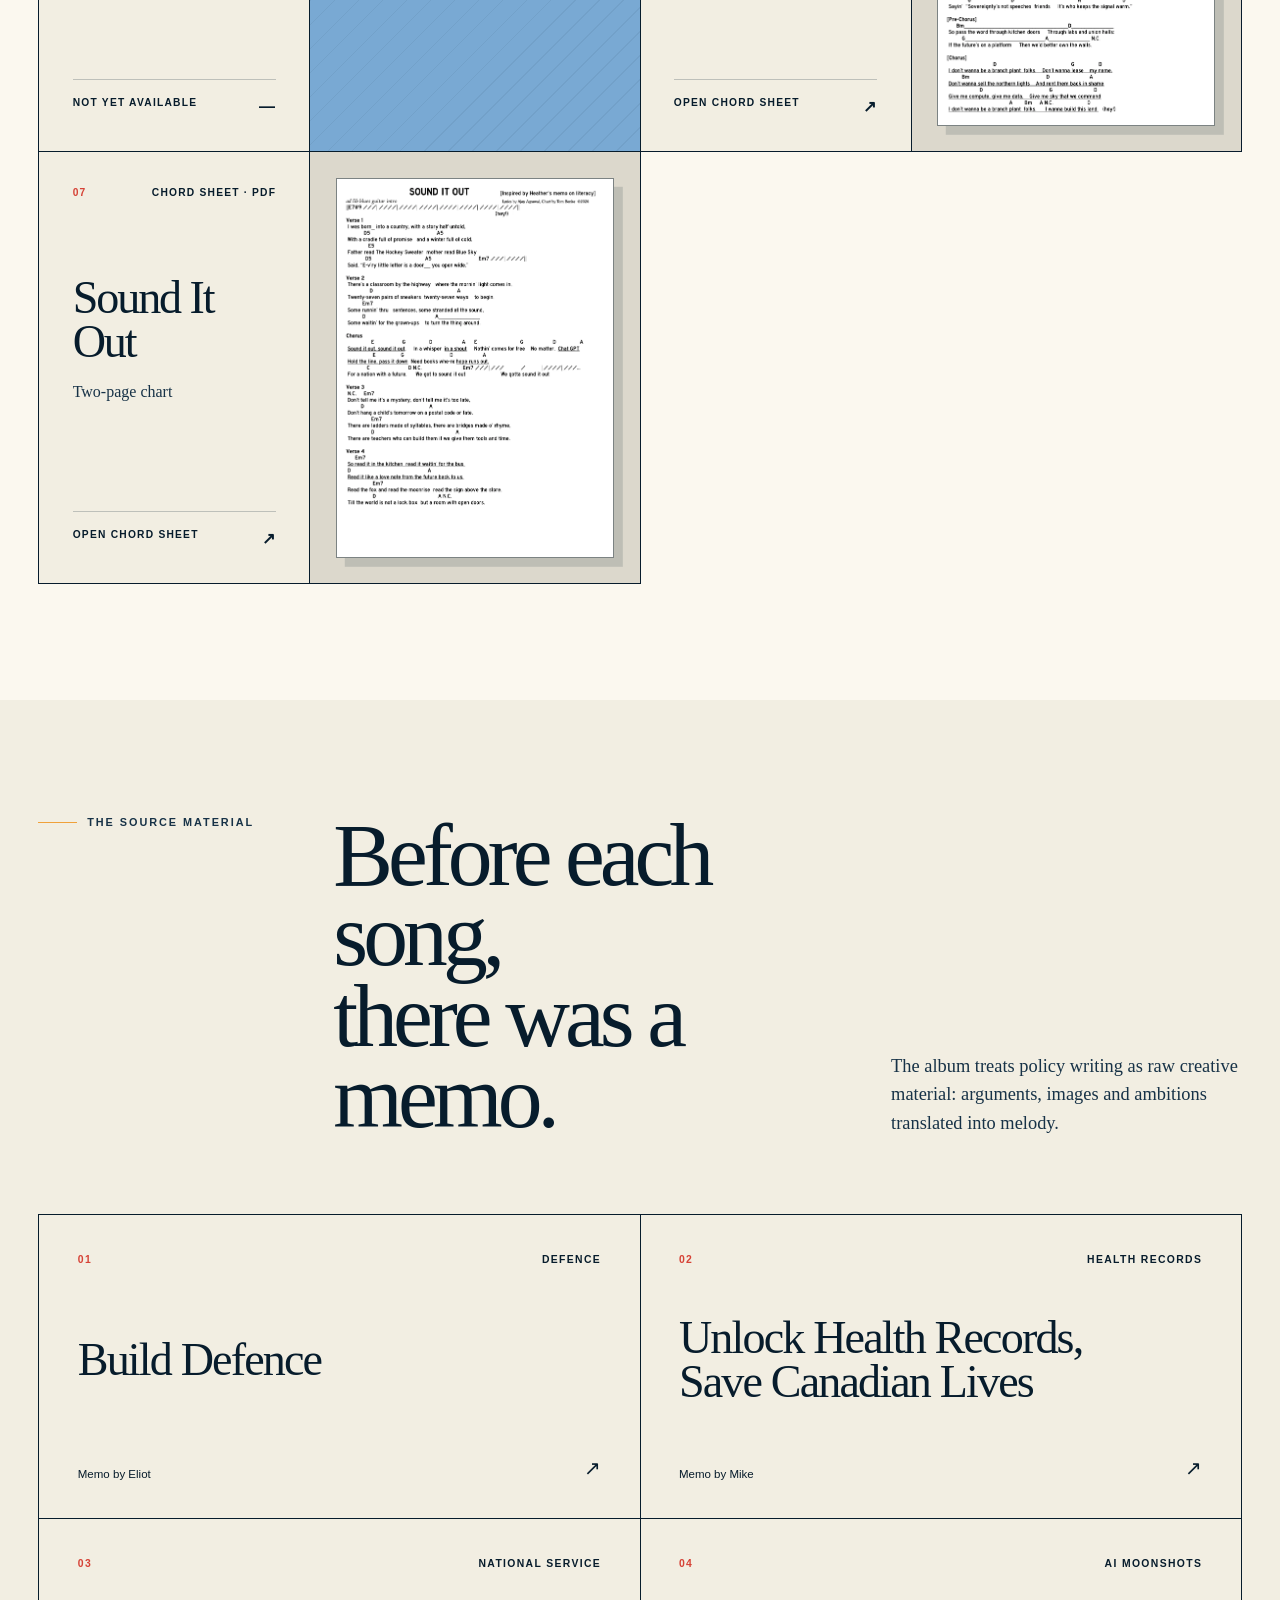
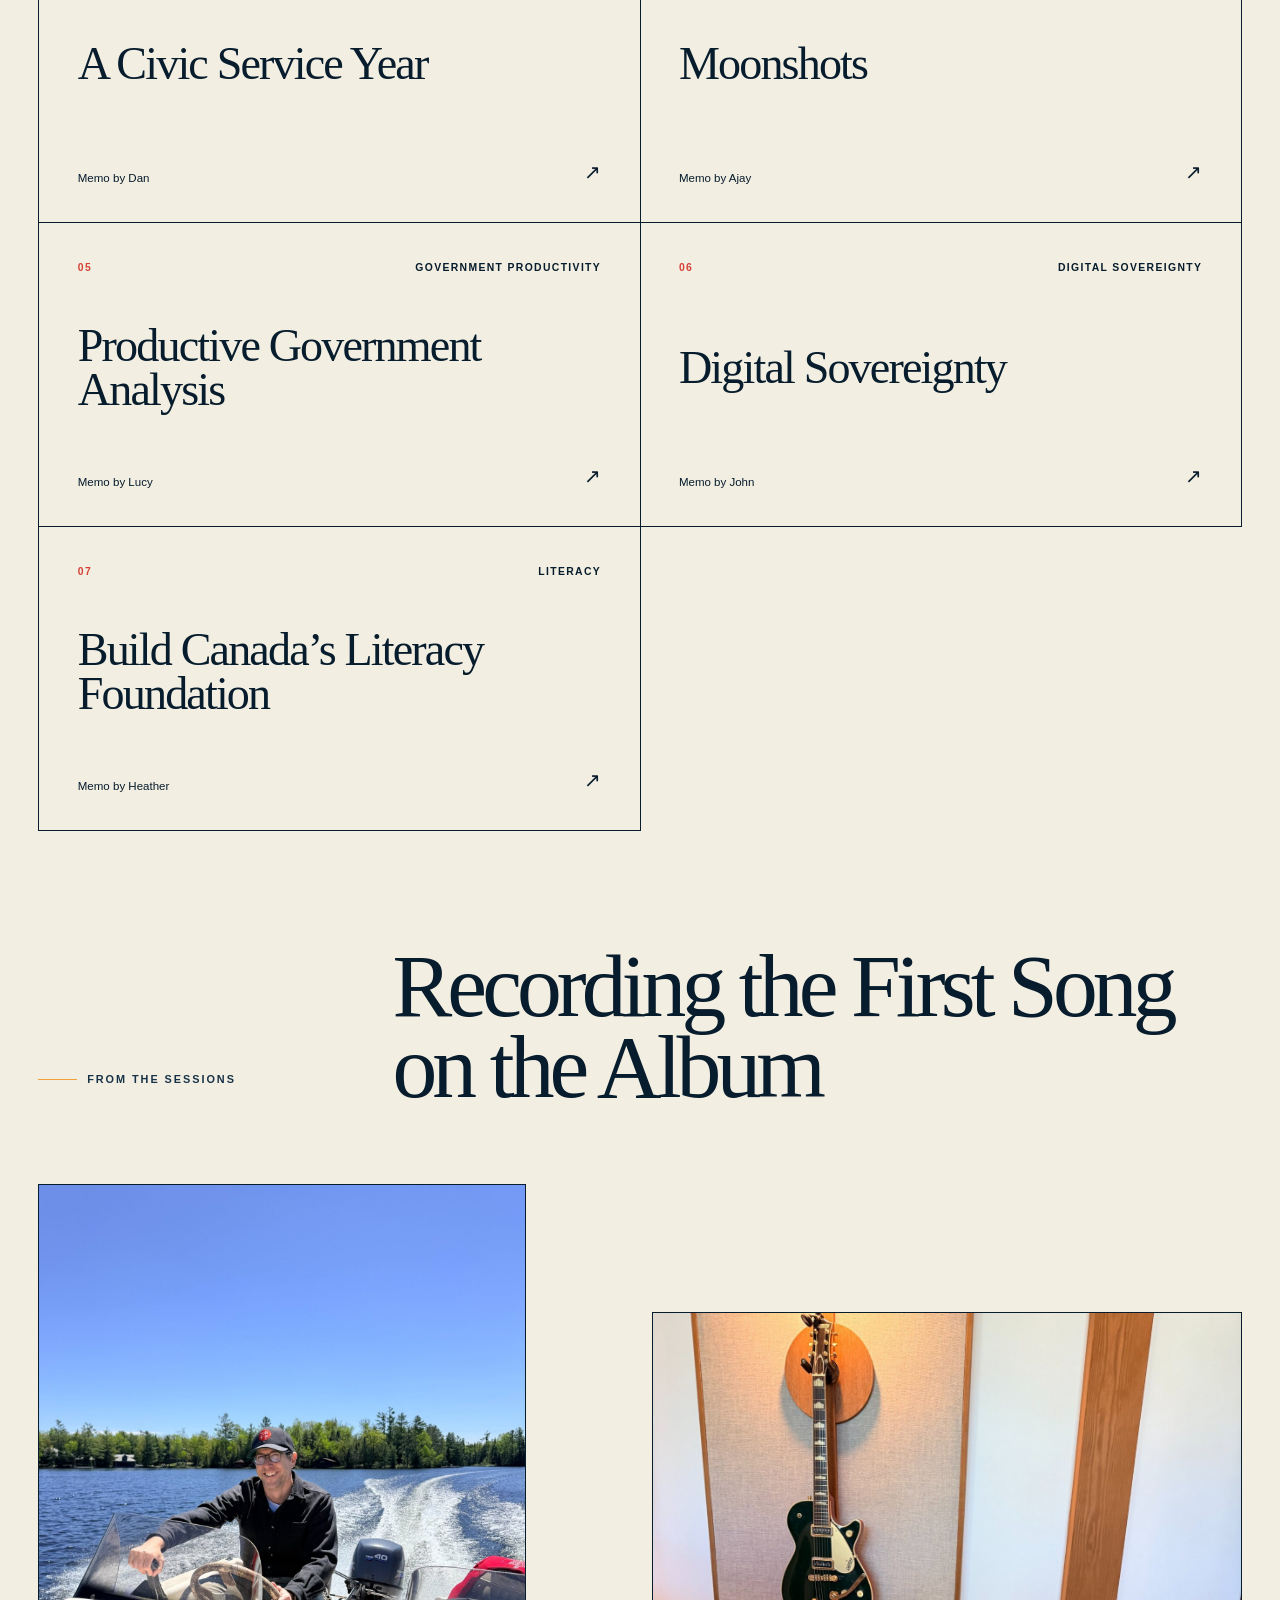
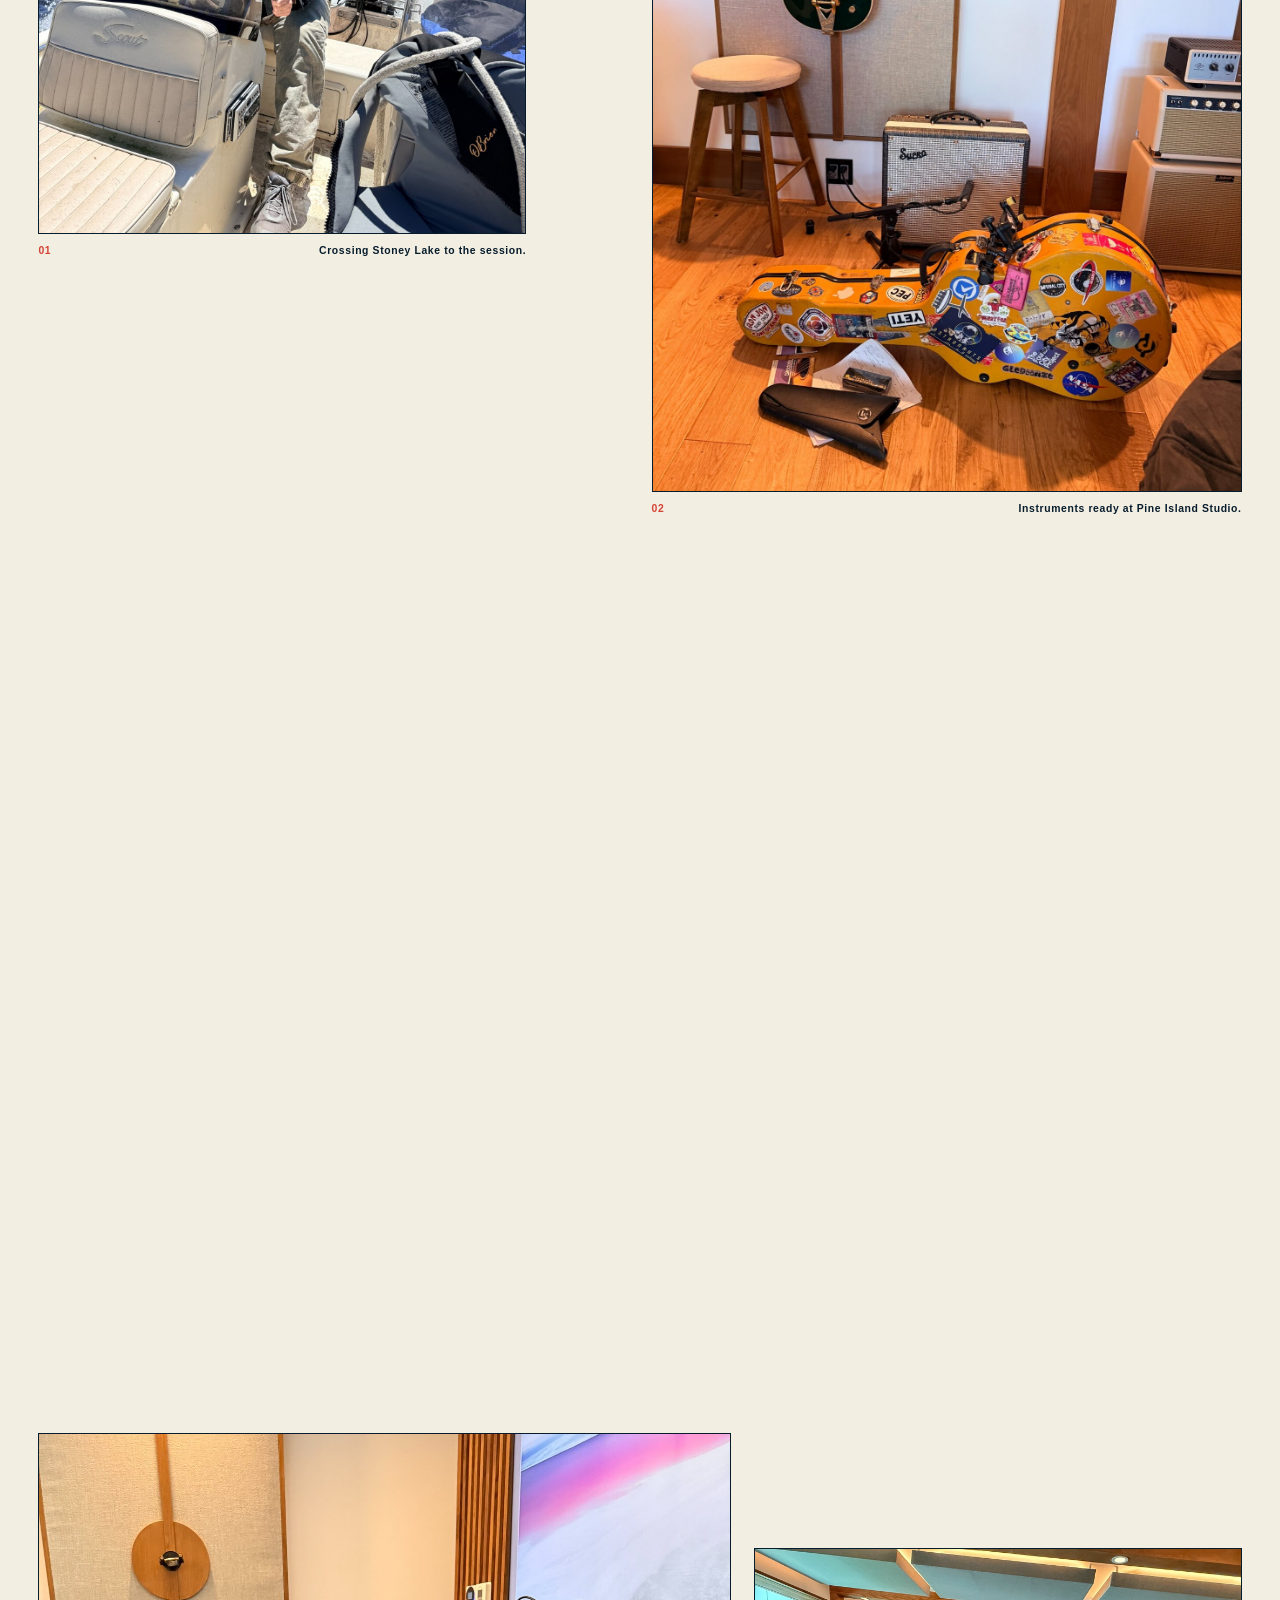
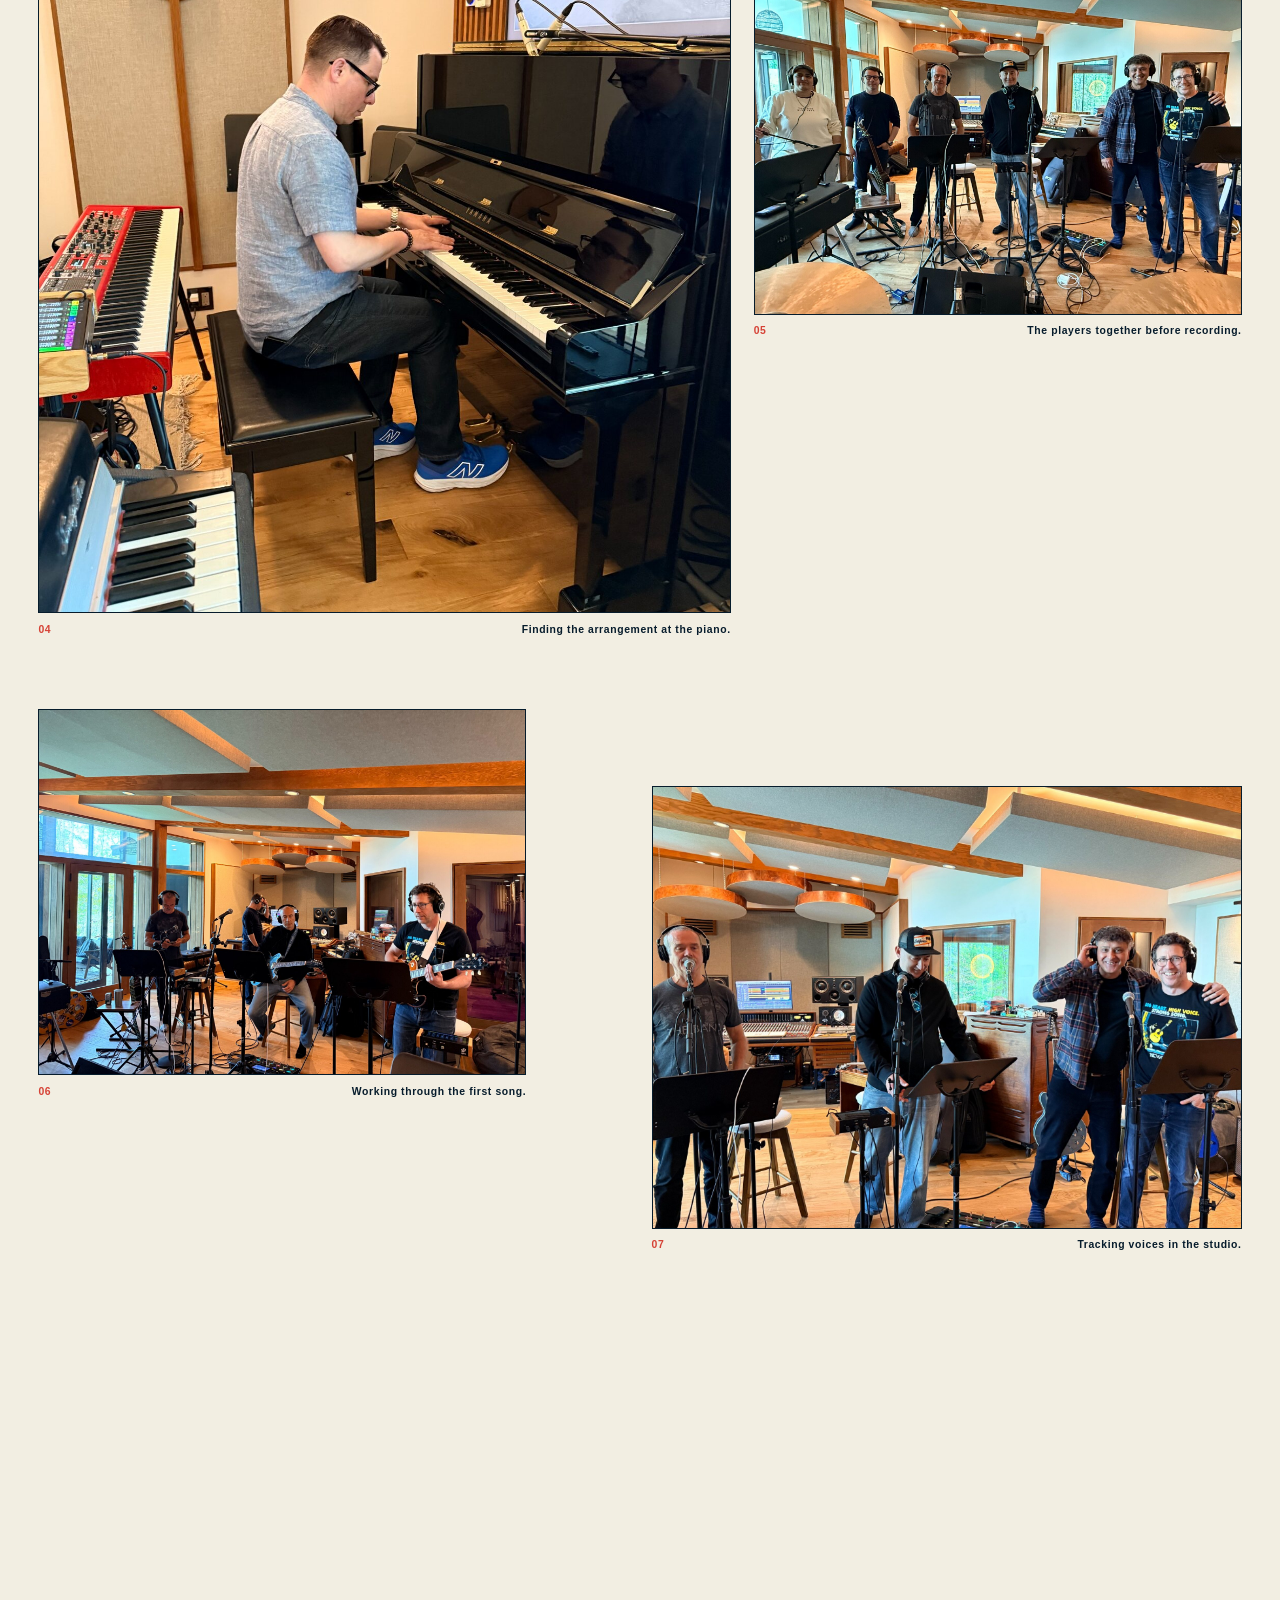
==== commit c50296a3: "more changes bruh" ====
--- a/index.html
+++ b/index.html
@@ -55,10 +55,10 @@
 
       <figure class="hero-art reveal" data-delay="1">
         <div class="cover-frame">
-          <img src="assets/album-cover.jpg" alt="Build Canada: The Album cover art, featuring an illustrated robot with the seven song titles." />
+          <img src="assets/dock-guitar.jpg" alt="A guitar case and suitcase resting on a dock beside Stoney Lake under a clear blue sky." />
         </div>
         <figcaption>
-          <span>LP · 07 TRACKS</span>
+          <span>Stoney Lake · Ontario</span>
         </figcaption>
       </figure>
 
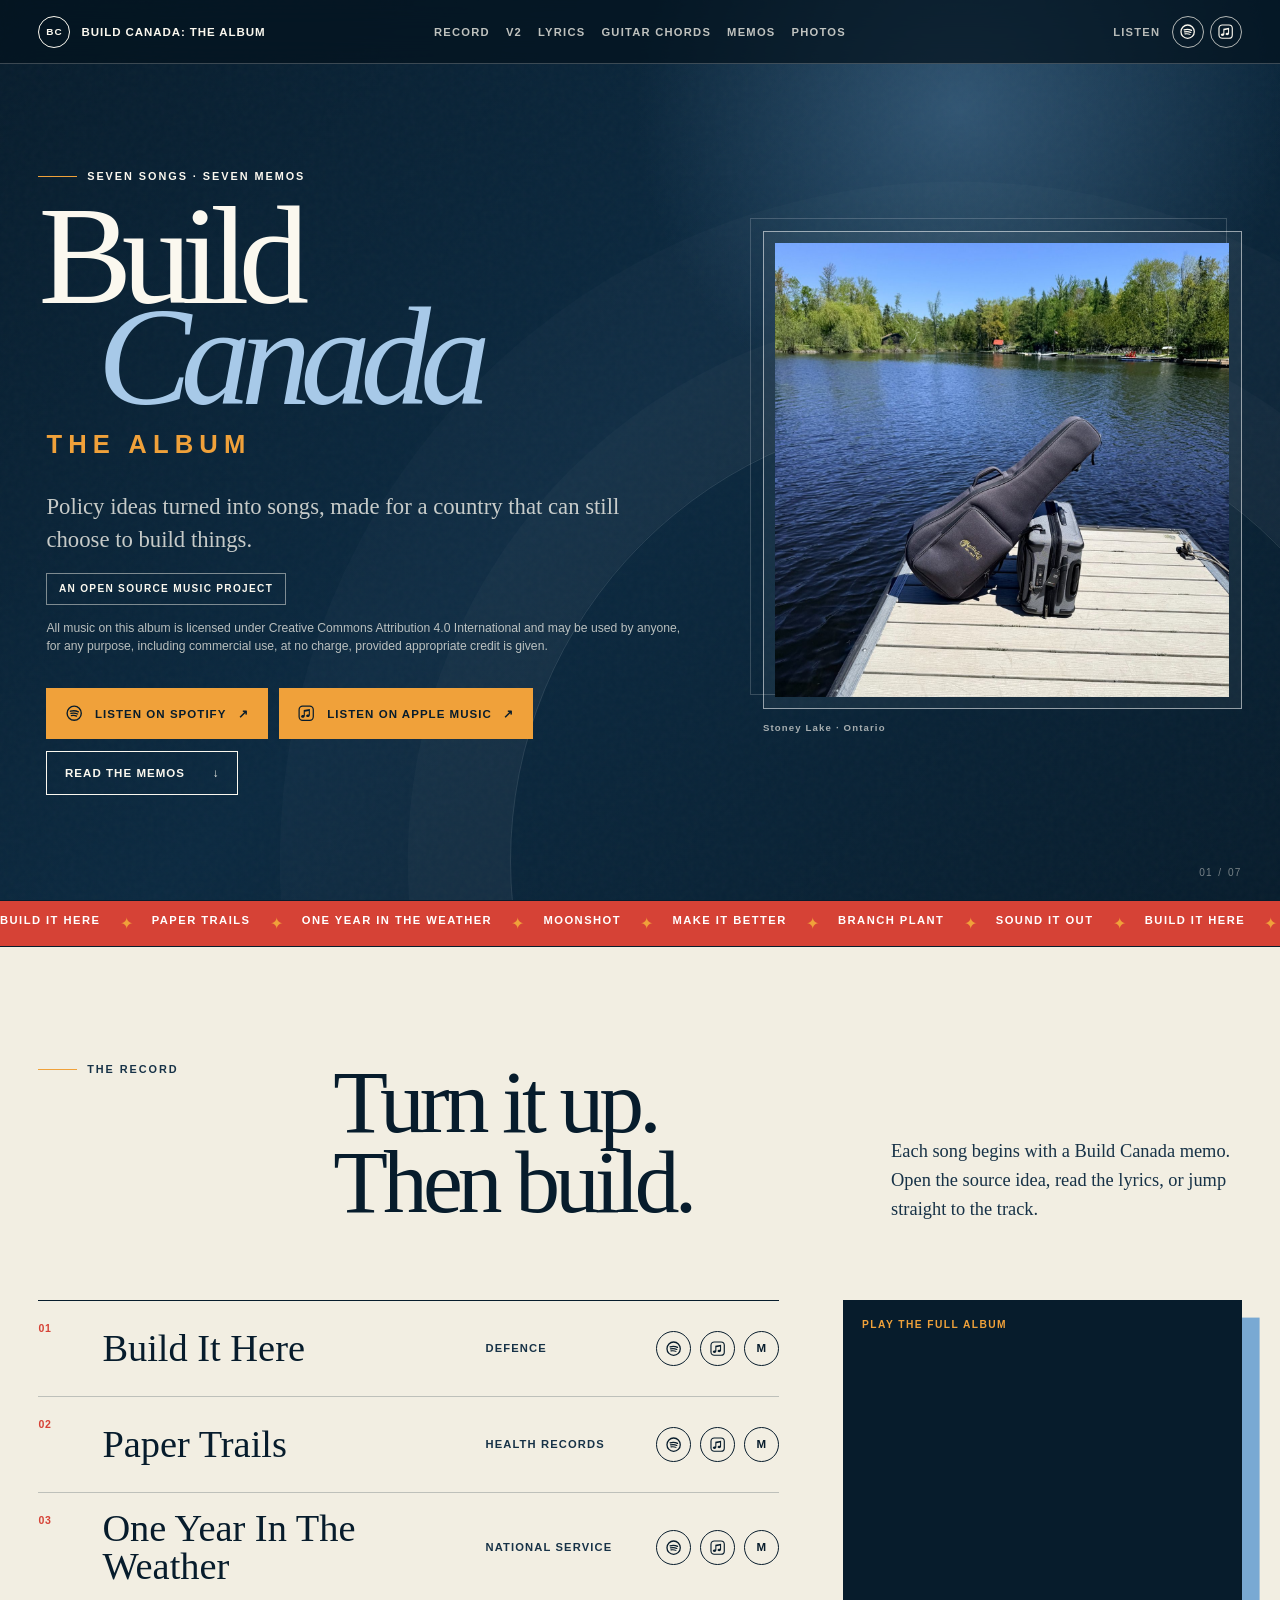
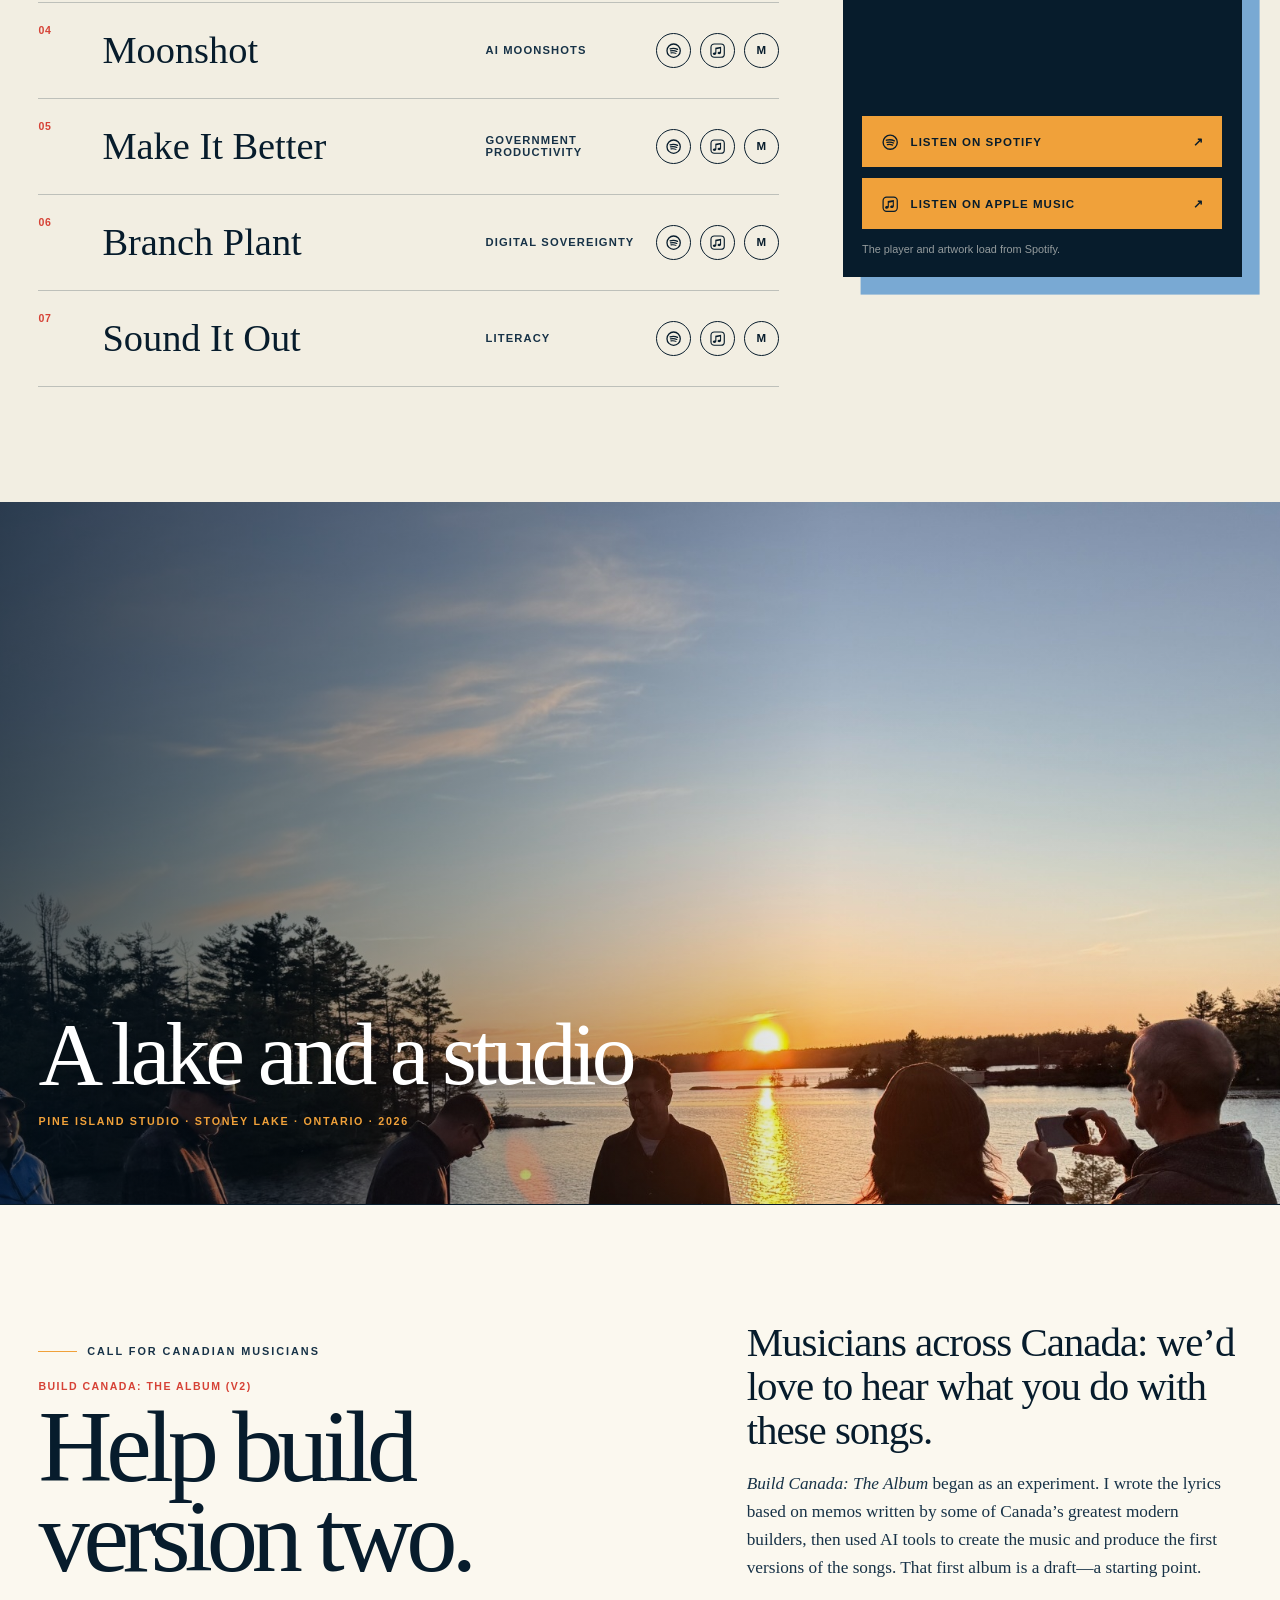
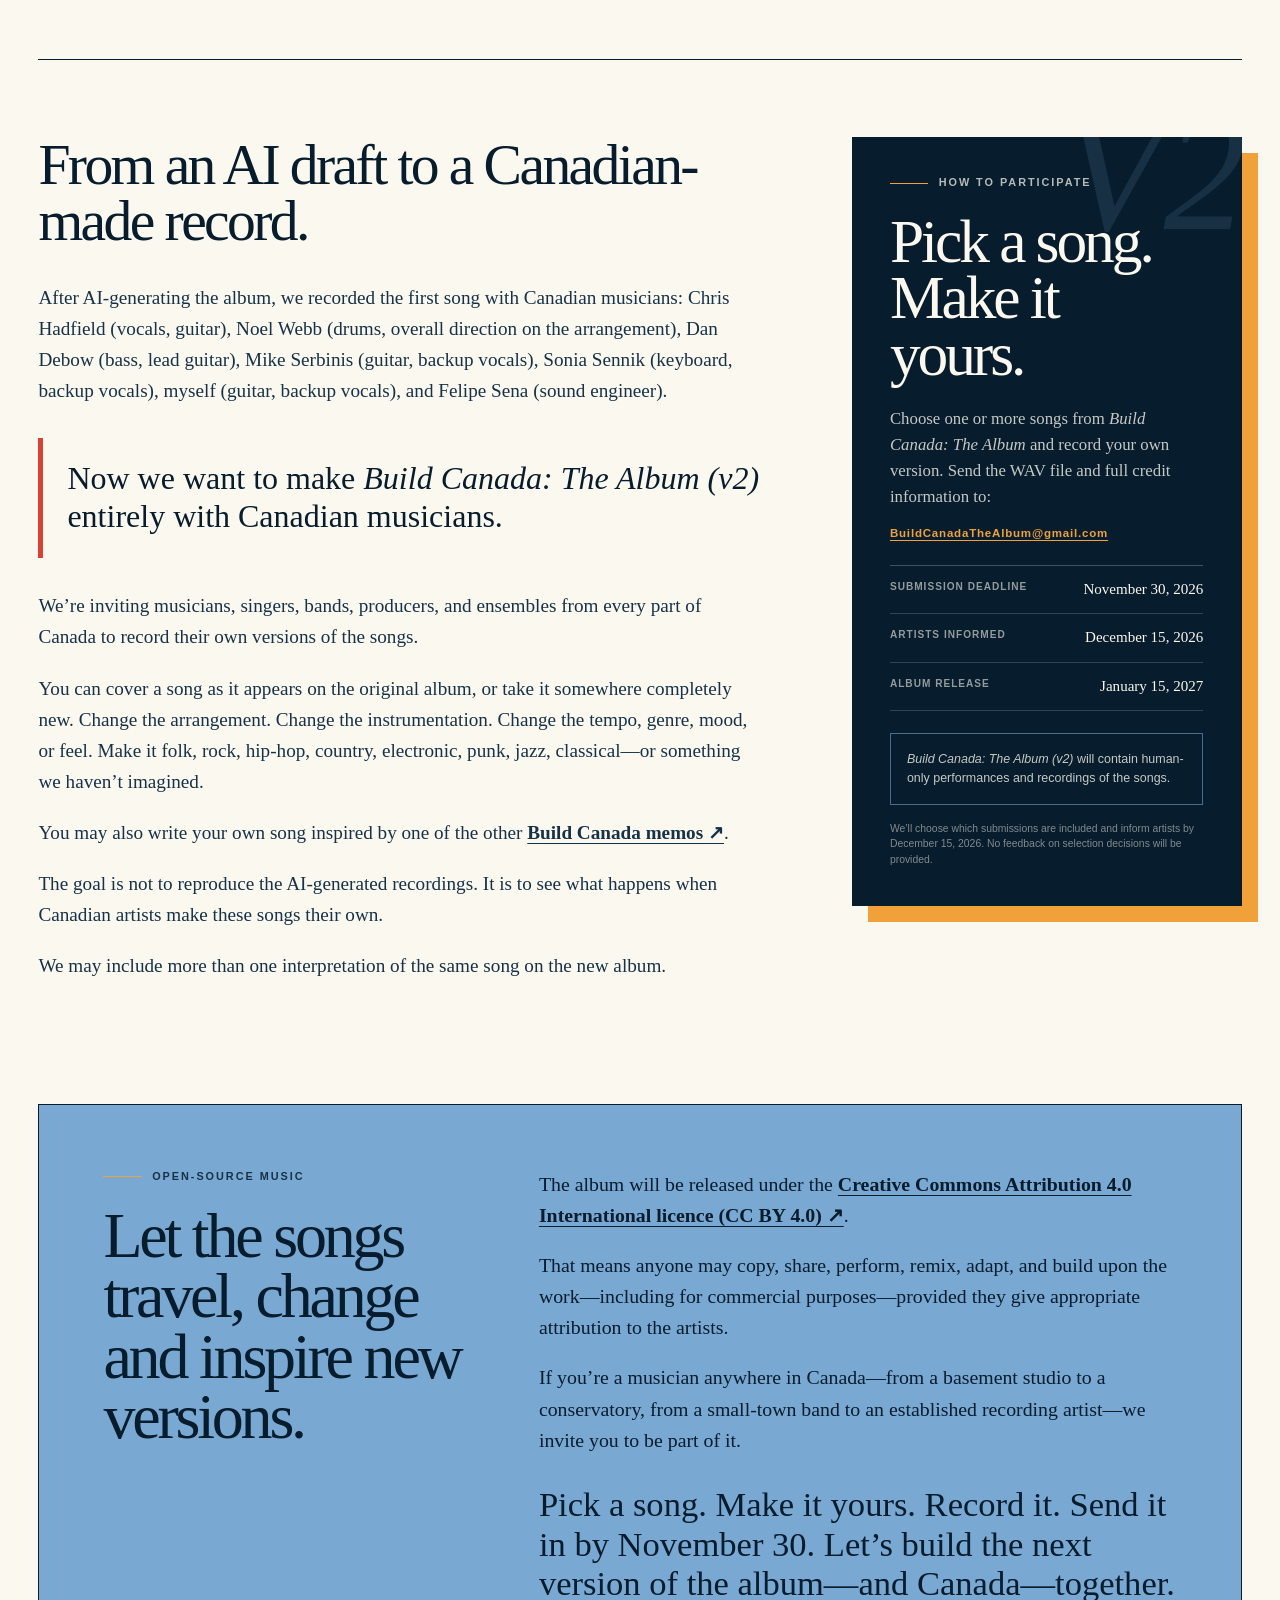
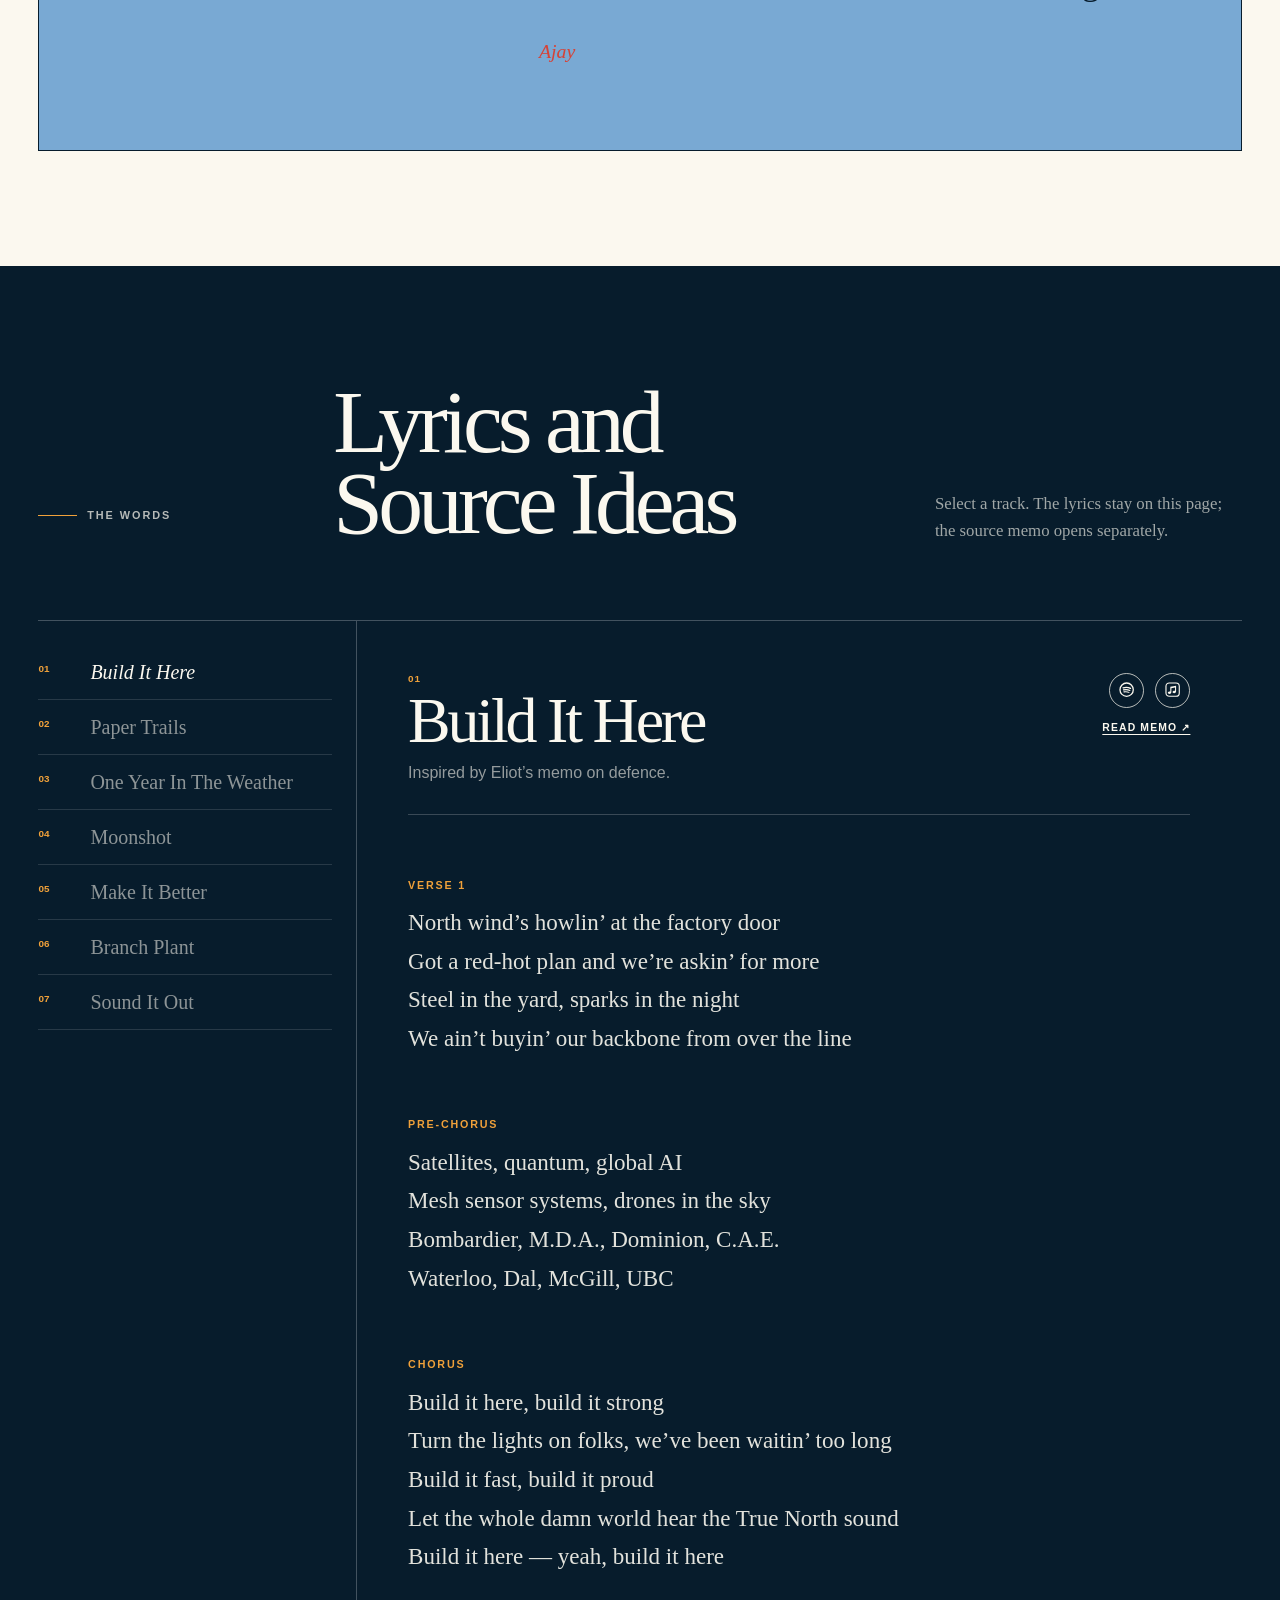
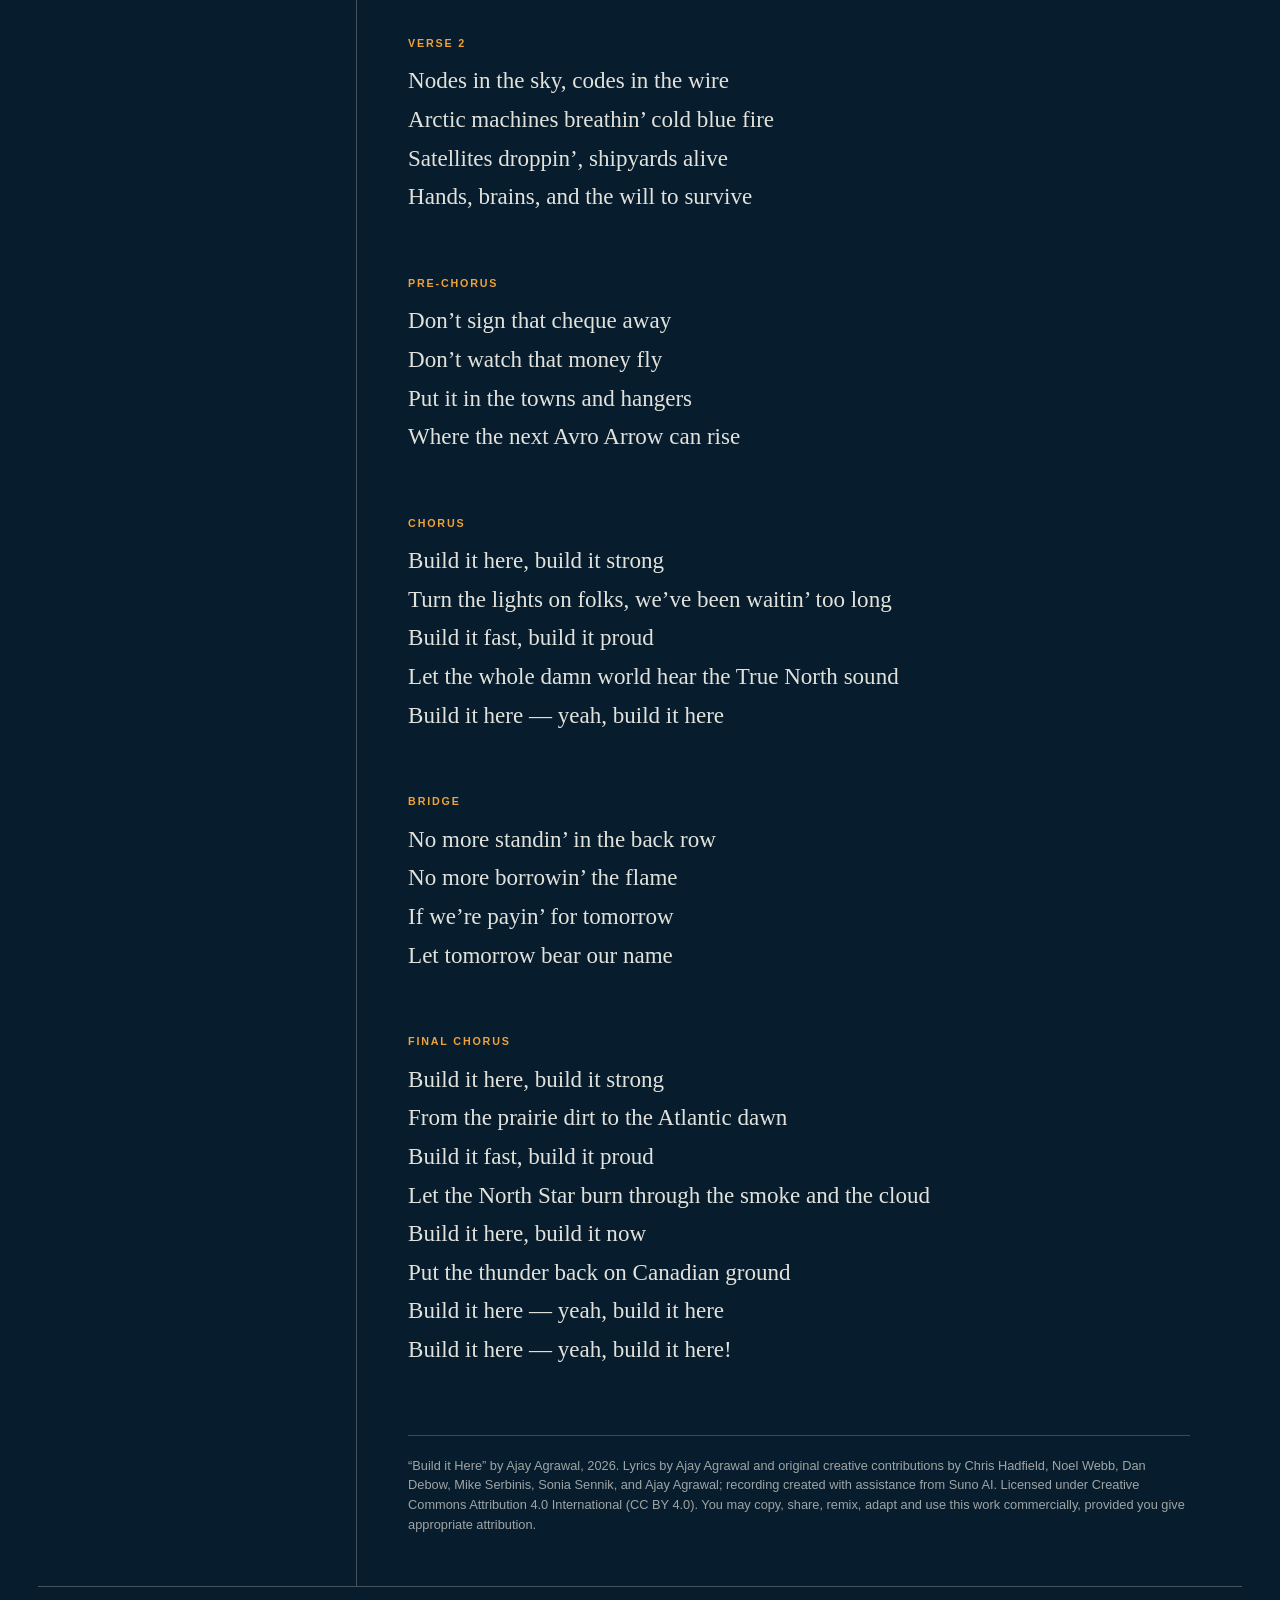
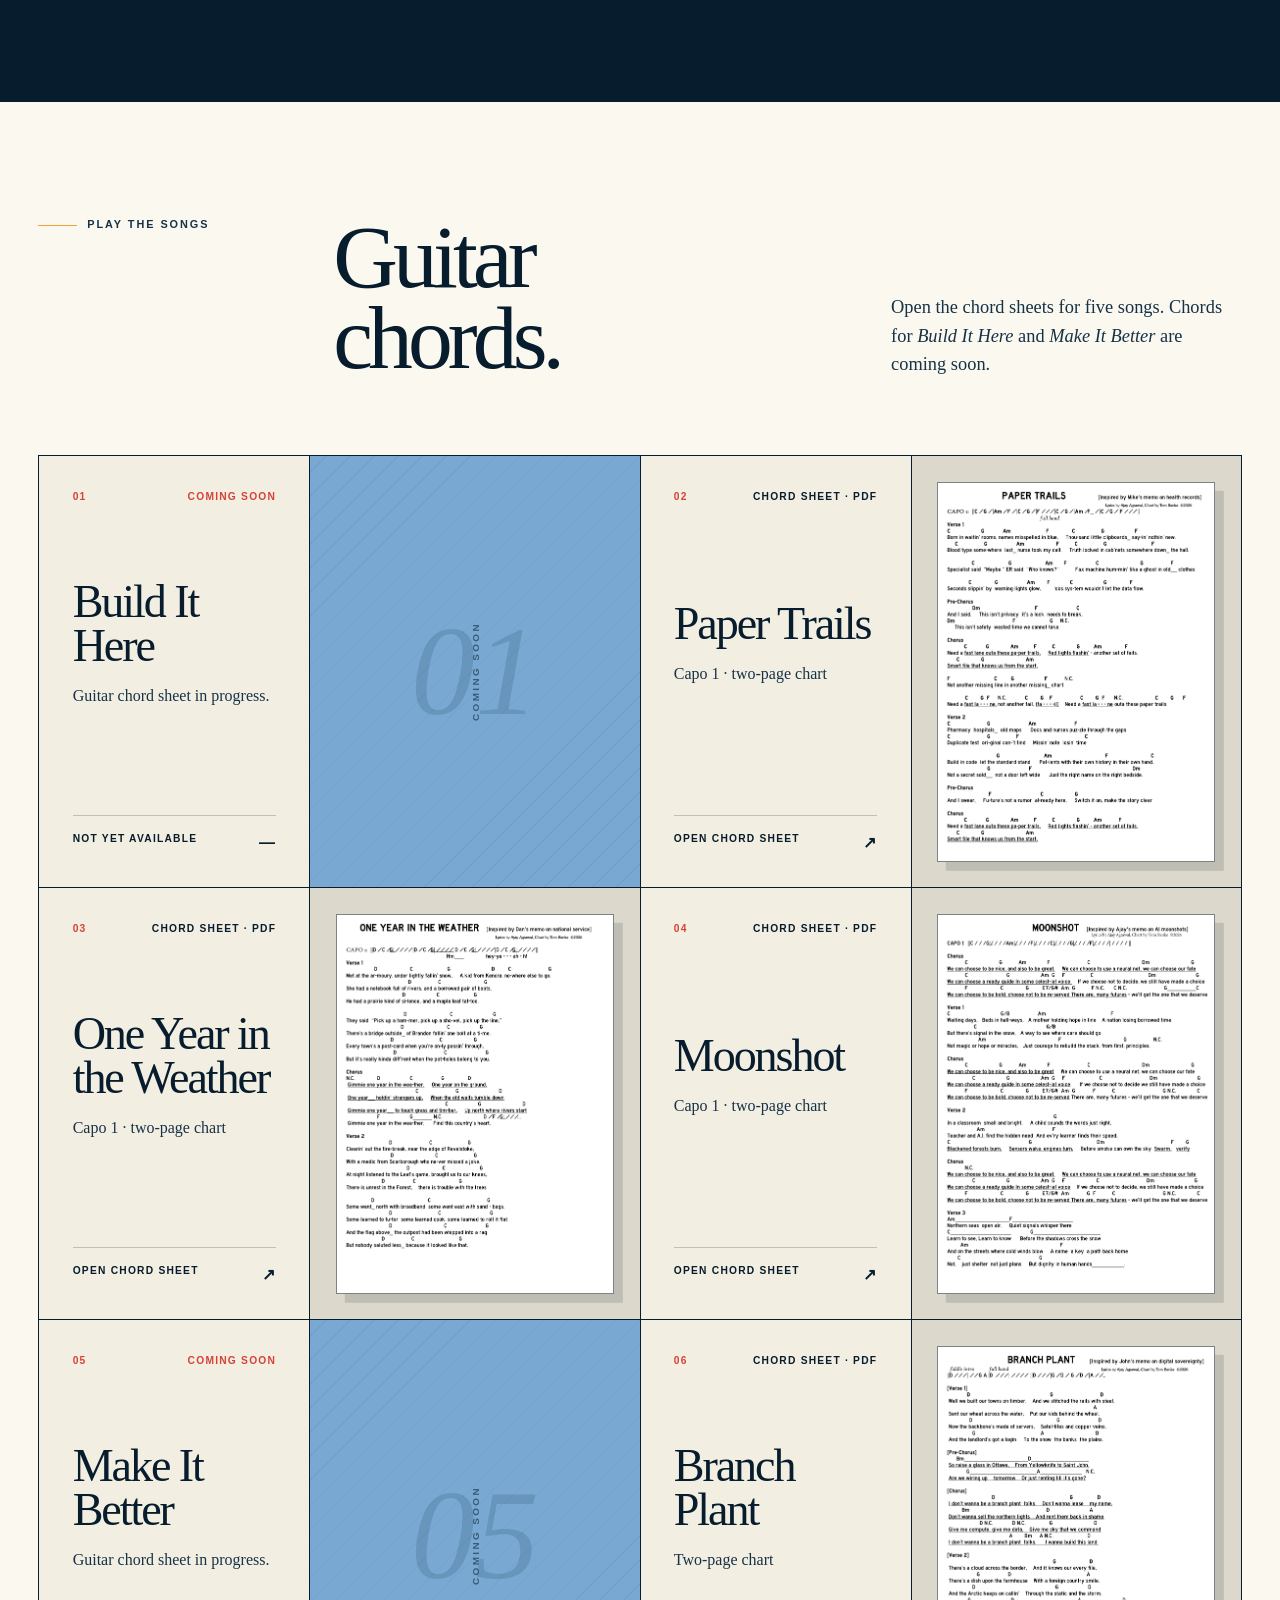
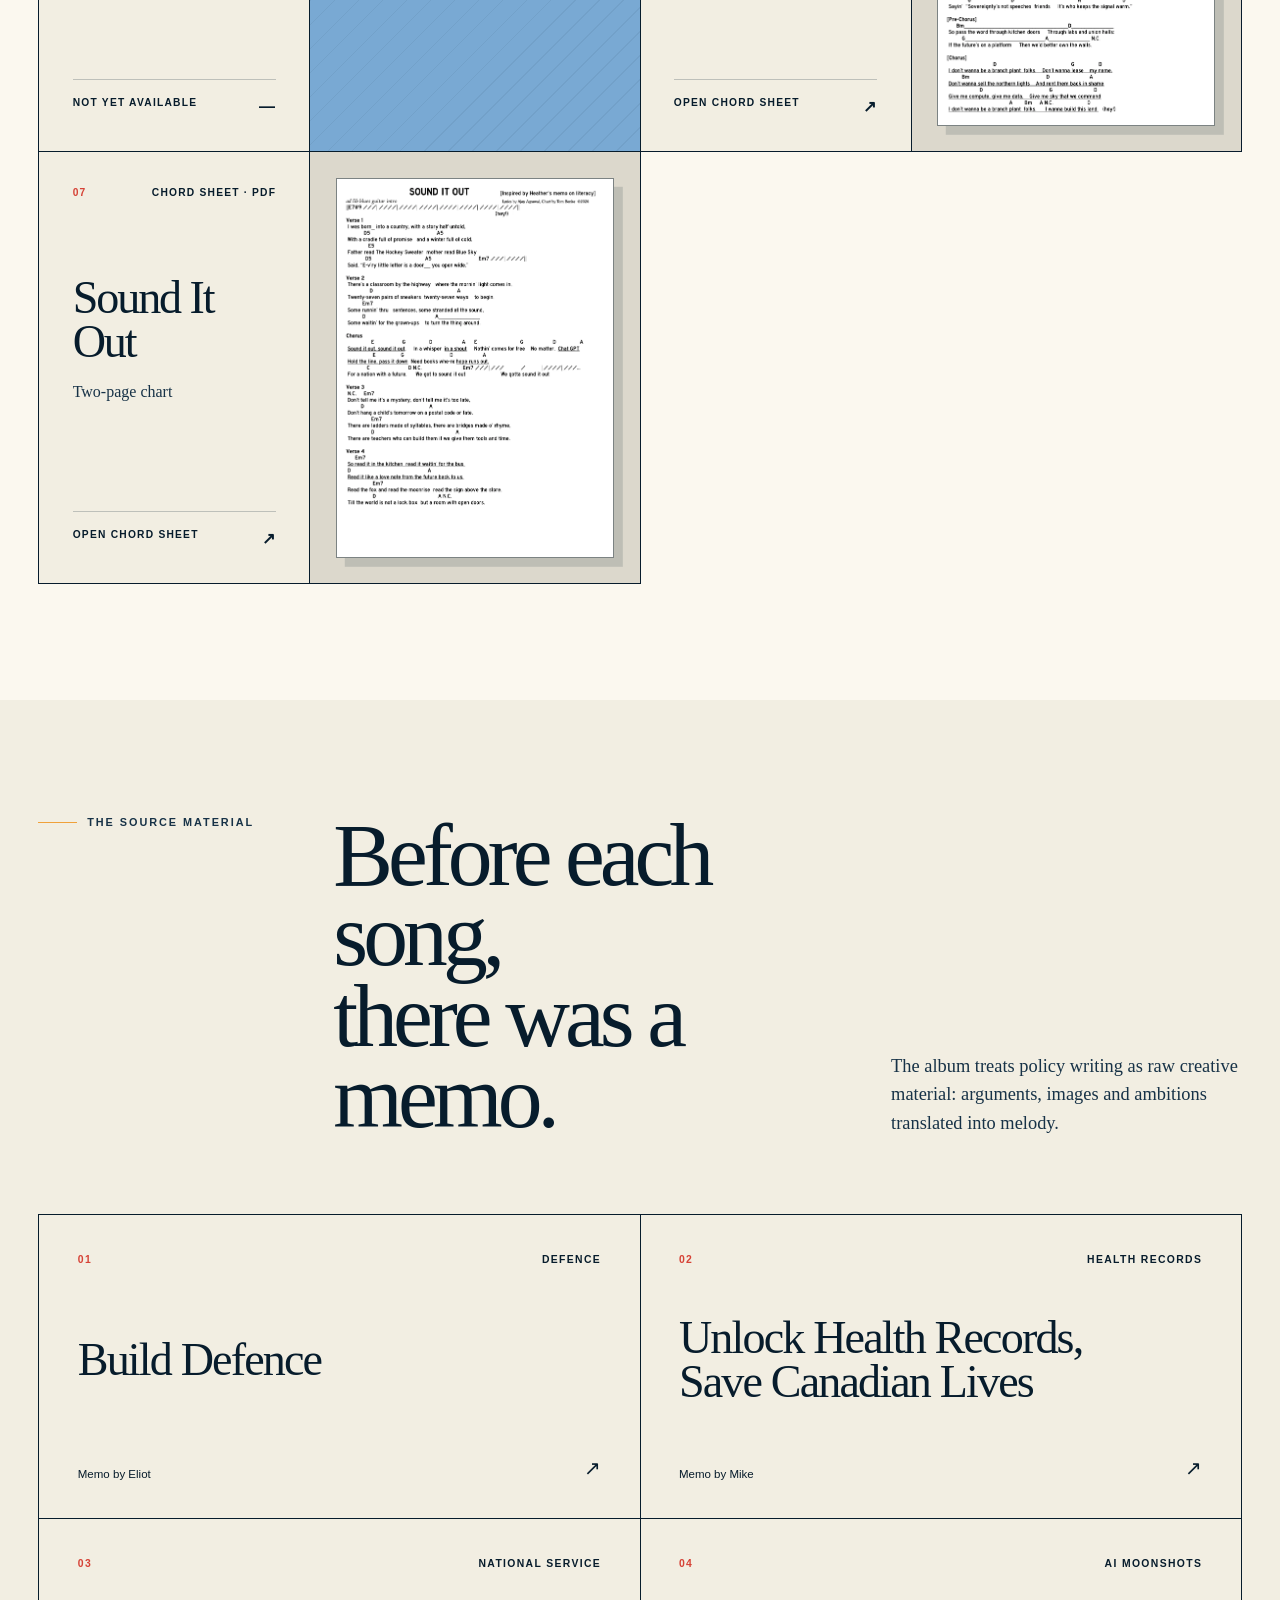
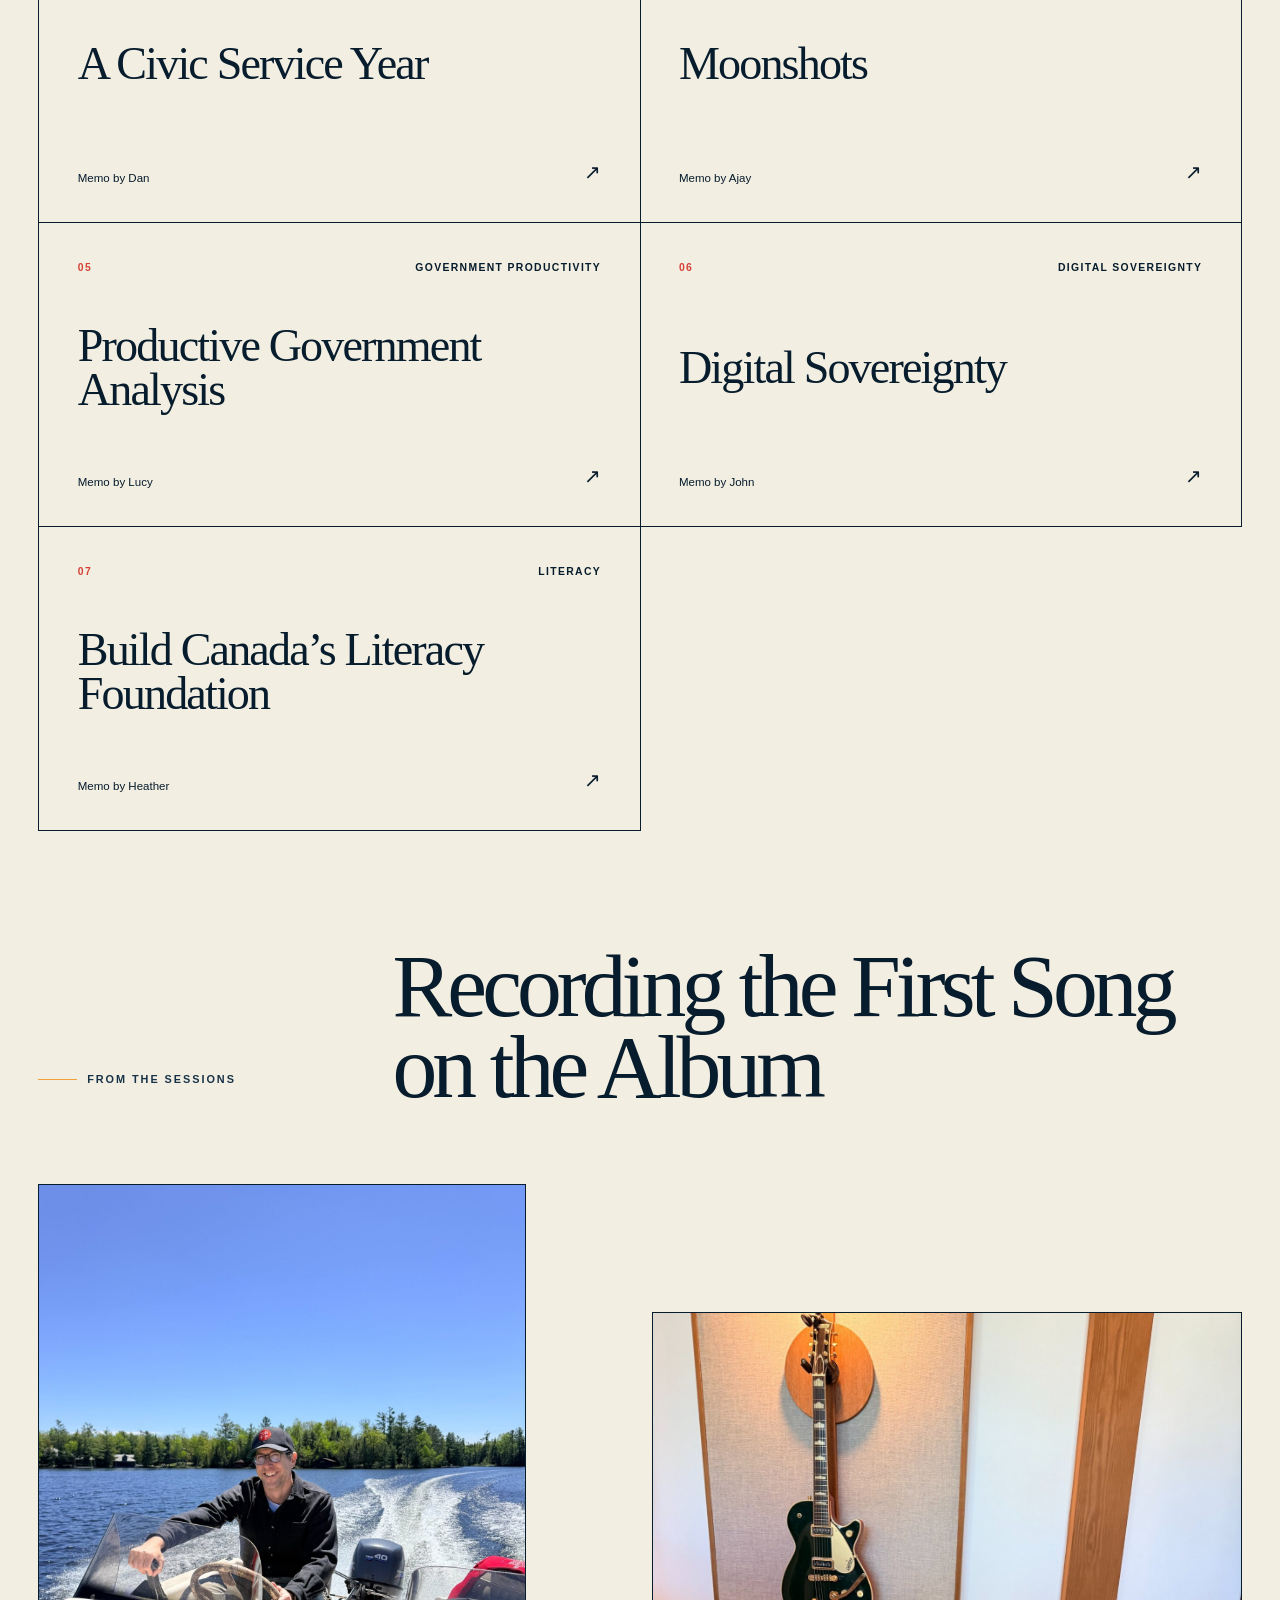
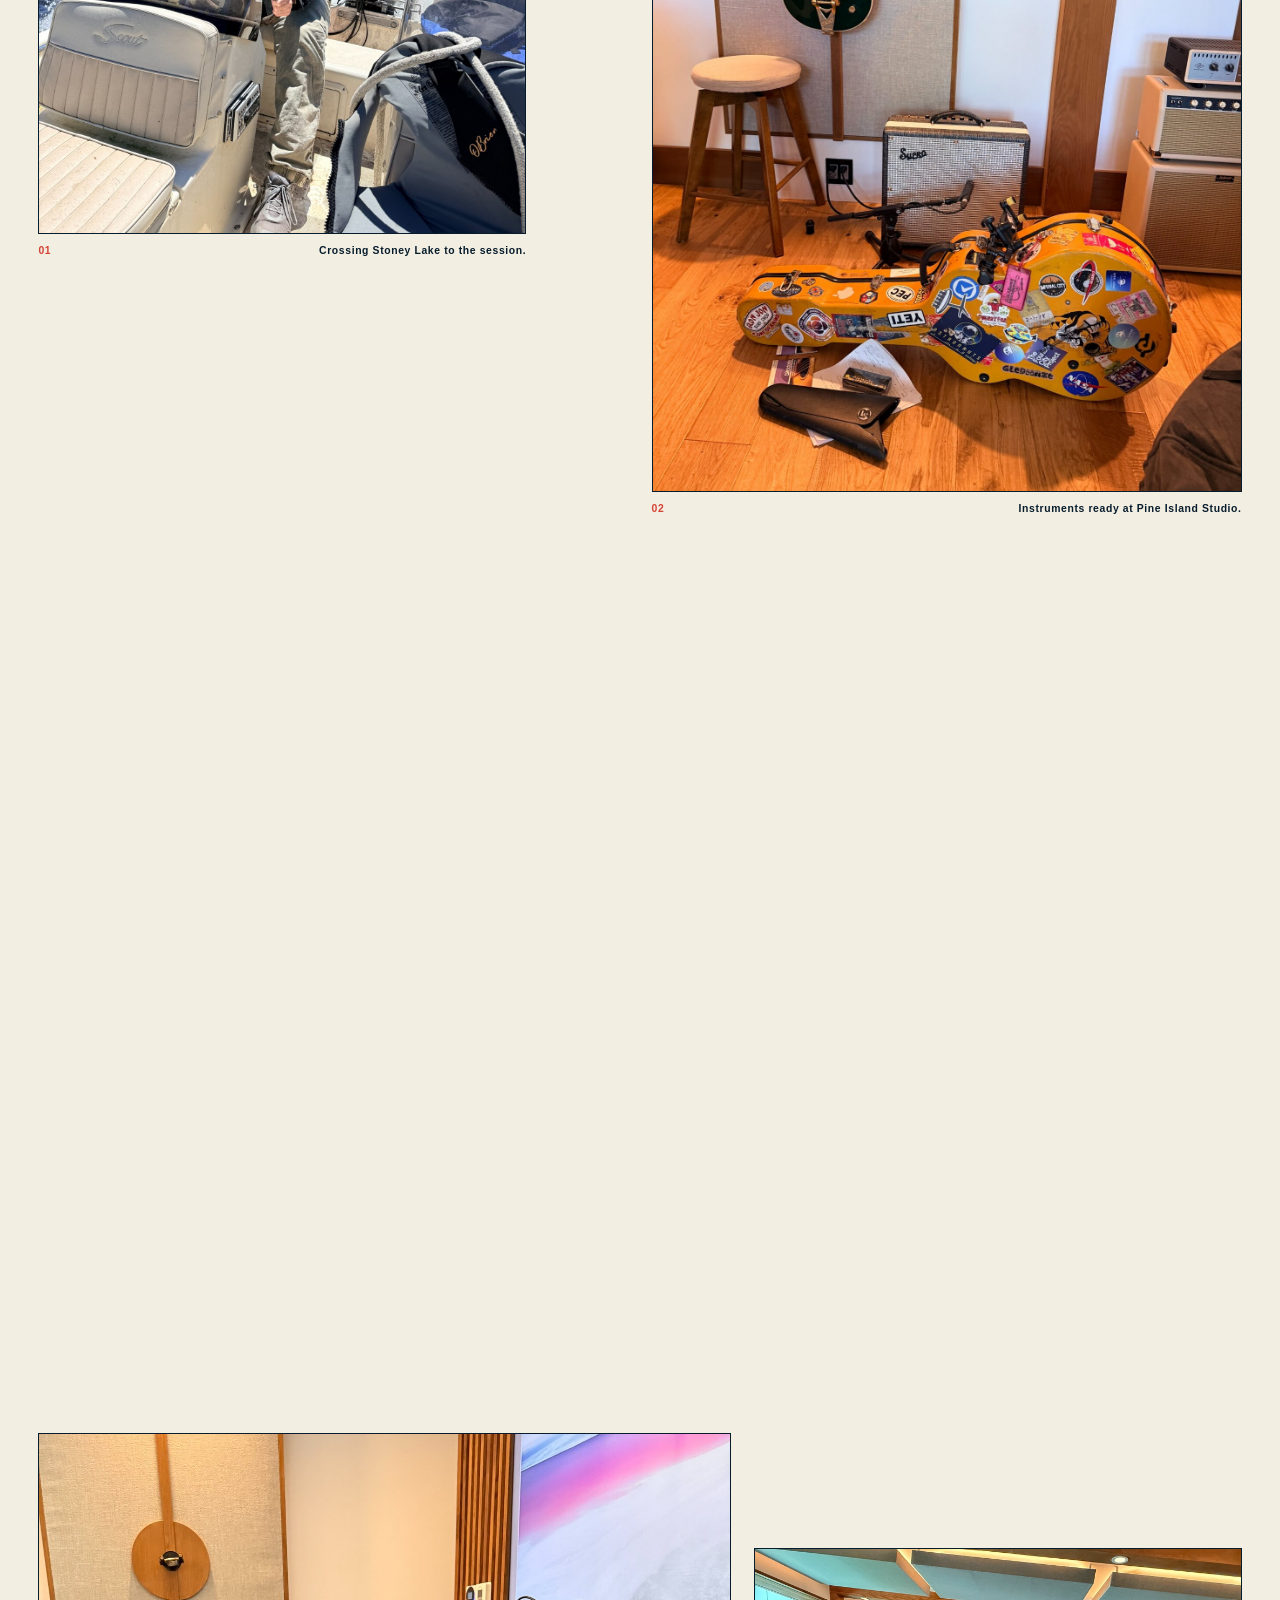
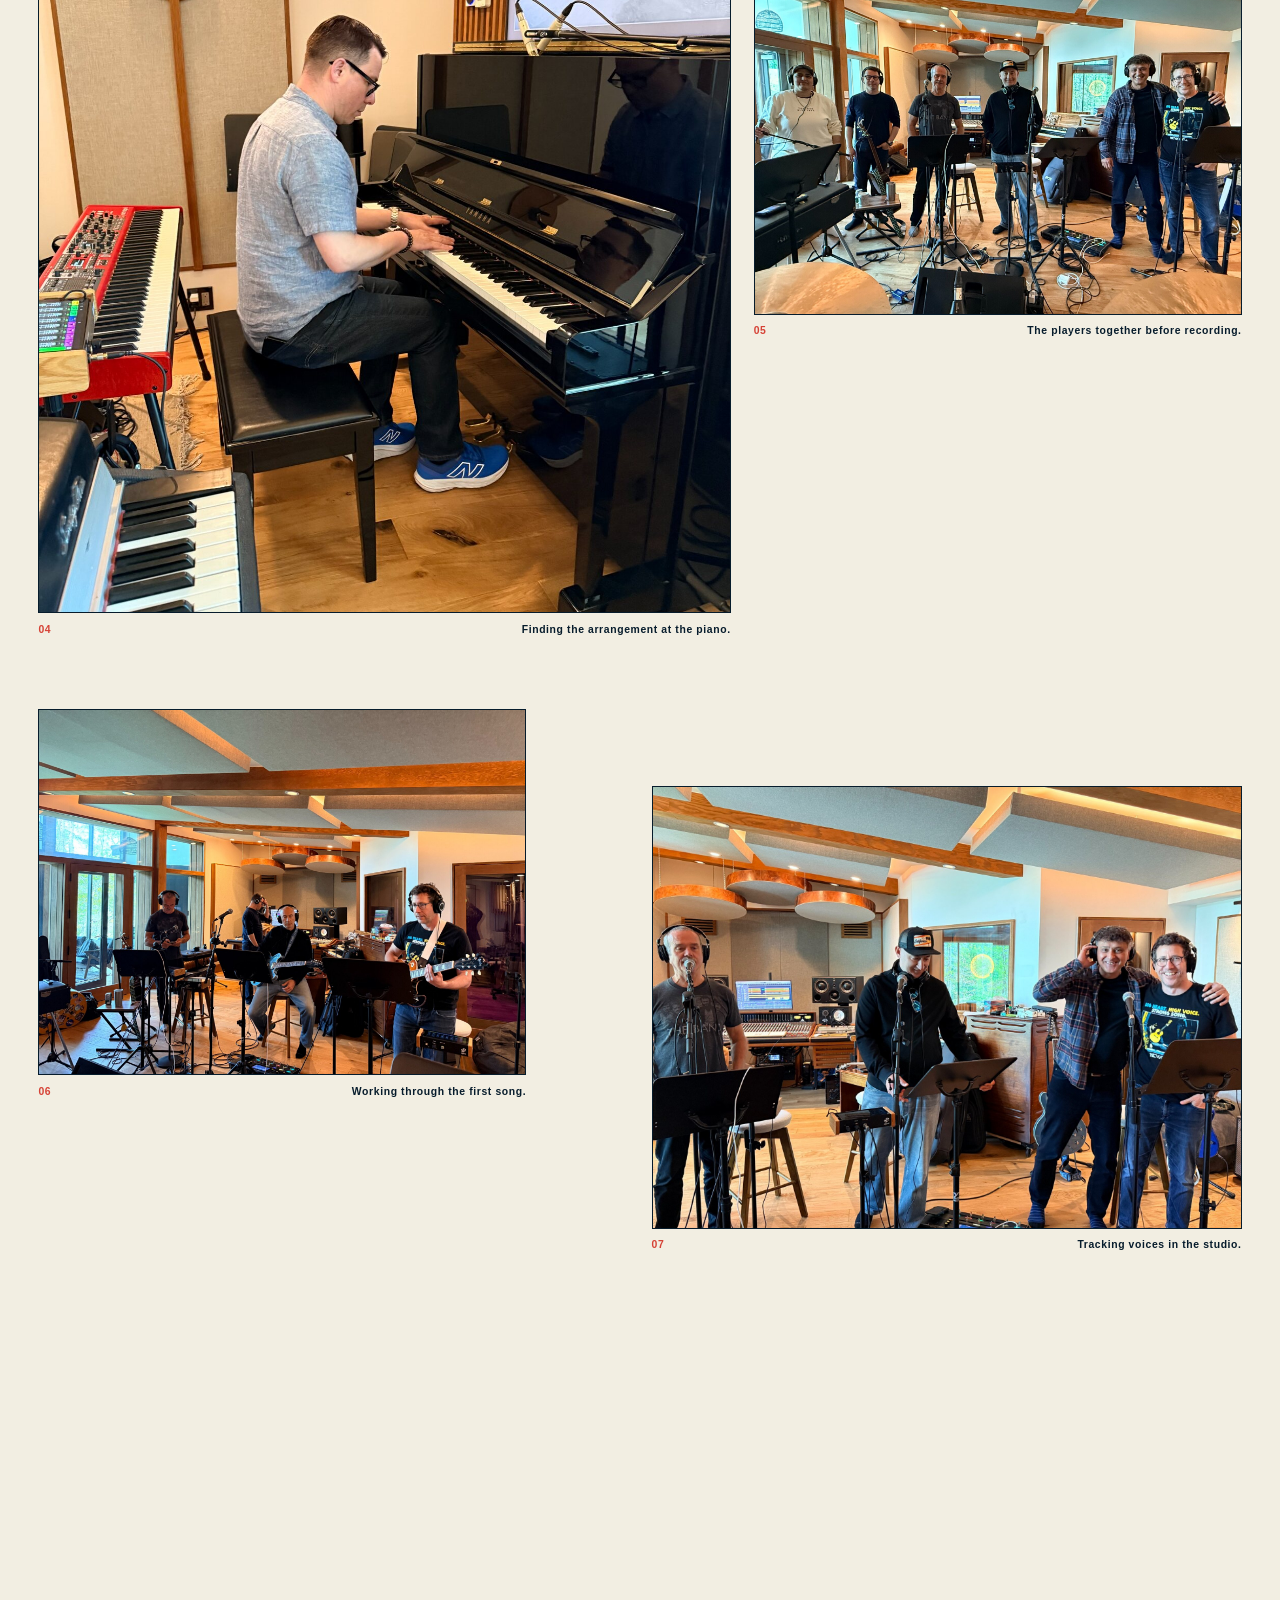
==== commit f5070e36: "cropped photo again" ====
--- a/index.html
+++ b/index.html
@@ -8,7 +8,7 @@
   <meta property="og:title" content="Build Canada: The Album — Ajay & Friends" />
   <meta property="og:description" content="An open-source music project. Seven songs. Seven memos. One country worth building." />
   <meta property="og:type" content="music.album" />
-  <meta property="og:image" content="assets/social-preview.jpg" />
+  <meta property="og:image" content="assets/social-preview-v2.jpg" />
   <title>Build Canada: The Album — Ajay & Friends</title>
   <link rel="icon" href="assets/favicon.svg" type="image/svg+xml" />
   <link rel="stylesheet" href="styles.css" />
